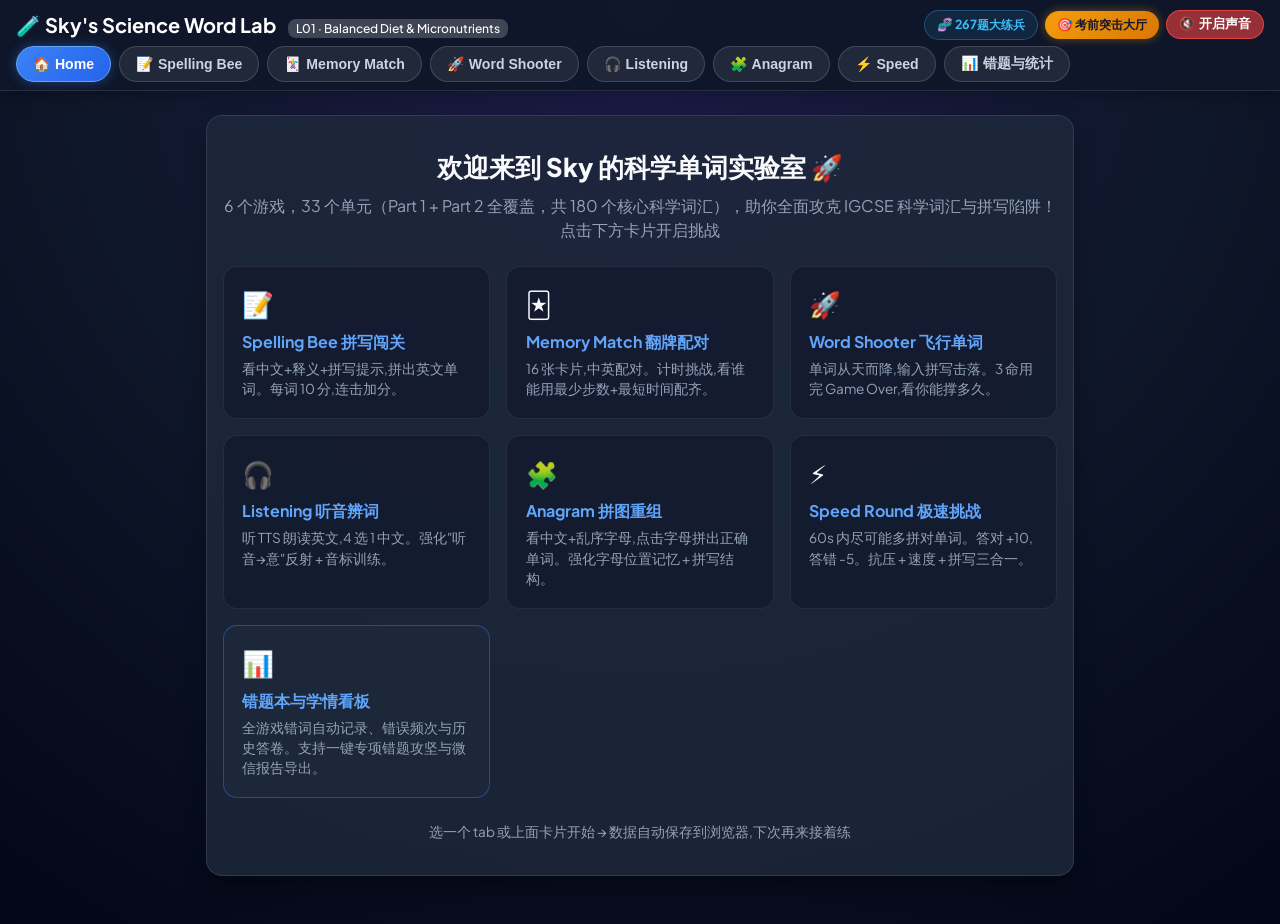
==== index.html @ 9237b634 "fix(anim-ui): correct respiratory/cardiac models and resolve dark-theme contrast issues" ====
<!DOCTYPE html>
<html lang="en">
<head>
  <meta charset="UTF-8">
  <meta name="viewport" content="width=device-width, initial-scale=1.0, user-scalable=no">
  <title>Sky's Science Word Lab — L01</title>
  <link rel="icon" href="data:image/svg+xml,<svg xmlns=%22http://www.w3.org/2000/svg%22 viewBox=%220 0 100 100%22><text y=%22.9em%22 font-size=%2290%22>🚀</text></svg>">
  <link rel="preconnect" href="https://fonts.googleapis.com">
  <link rel="preconnect" href="https://fonts.gstatic.com" crossorigin>
  <link href="https://fonts.googleapis.com/css2?family=Plus+Jakarta+Sans:wght@400;500;600;700;800&family=JetBrains+Mono:wght@500;700&display=swap" rel="stylesheet" media="print" onload="this.media='all'">
  <link rel="stylesheet" href="https://igcse.xyz/ecosystem-nav.css">
  <style>
    /* ============ Unified Theme: Mother-Ship Deep Blue ============ */
    :root {
      --primary: #3b82f6;     /* IGCSE blue */
      --primary-dark: #2563eb;
      --secondary: #0ea5e9;   /* cyan */
      --accent: #f59e0b;      /* amber - highlight */
      --accent-hover: #d97706;
      --success: #10b981;     /* green - correct */
      --danger: #ef4444;      /* red - wrong */
      --light: rgba(255, 255, 255, 0.06);
      --bg: radial-gradient(circle at 50% 0%, #1e1b4b 0%, #0f172a 50%, #020617 100%);
      --card-bg: rgba(30, 41, 59, 0.85);
      --card-border: rgba(255, 255, 255, 0.1);
      --text: #f8fafc;
      --text-light: #94a3b8;
      --border: rgba(255, 255, 255, 0.12);
      --shadow: 0 10px 25px -5px rgba(0, 0, 0, 0.5);
      --radius: 16px;
    }

    * { box-sizing: border-box; margin: 0; padding: 0; }
    html, body { min-height: 100%; }
    body {
      font-family: 'Plus Jakarta Sans', system-ui, -apple-system, BlinkMacSystemFont, "Segoe UI", Roboto, sans-serif;
      background: var(--bg);
      color: var(--text);
      line-height: 1.5;
      min-height: 100vh;
      overflow-x: hidden;
    }

    /* ============ Local Header ============ */
    header.word-header {
      background: rgba(15, 23, 42, 0.95);
      border-bottom: 1px solid var(--card-border);
      color: white;
      padding: 0.6rem 1rem 0.5rem;
      box-shadow: 0 4px 20px rgba(0,0,0,0.3);
      position: relative;
    }
    .nav-cross-link {
      display: inline-flex;
      align-items: center;
      gap: 0.3rem;
      font-size: 0.78rem;
      font-weight: 700;
      padding: 0.3rem 0.75rem;
      border-radius: 9999px;
      text-decoration: none;
      transition: all 0.2s ease;
      white-space: nowrap;
    }
    .nav-link-exercise {
      color: #38bdf8;
      background: rgba(56, 189, 248, 0.1);
      border: 1px solid rgba(56, 189, 248, 0.3);
    }
    .nav-link-exercise:hover {
      background: rgba(56, 189, 248, 0.2);
      color: #7dd3fc;
    }
    .nav-link-rush {
      color: #0f172a;
      background: linear-gradient(135deg, #f59e0b 0%, #d97706 100%);
      font-weight: 800;
      box-shadow: 0 0 10px rgba(245, 158, 11, 0.4);
    }
    .nav-link-rush:hover {
      box-shadow: 0 0 16px rgba(245, 158, 11, 0.6);
      transform: translateY(-1px);
    }
    h1 {
      font-size: 1.4rem;
      font-weight: 700;
      margin-bottom: 0.5rem;
    }
    h1 span.tag {
      font-size: 0.75rem;
      background: rgba(255,255,255,0.2);
      padding: 2px 8px;
      border-radius: 8px;
      margin-left: 0.5rem;
      font-weight: 500;
    }
    .sound-toggle {
      position: absolute;
      top: 1rem;
      right: 1.5rem;
      background: rgba(255, 255, 255, 0.15);
      color: white;
      border: 1.5px solid rgba(255, 255, 255, 0.4);
      padding: 0.4rem 0.8rem;
      border-radius: 999px;
      font-size: 0.8rem;
      font-weight: 600;
      cursor: pointer;
      transition: all 0.2s;
    }
    .sound-toggle:hover {
      background: rgba(255, 255, 255, 0.3);
      transform: scale(1.05);
    }
    .sound-toggle.on {
      background: rgba(16, 185, 129, 0.85);
      border-color: rgba(16, 185, 129, 1);
    }
    .sound-toggle.off {
      background: rgba(239, 68, 68, 0.6);
      border-color: rgba(239, 68, 68, 0.9);
    }
    .sound-toggle.pulse-hint {
      animation: pulse-hint-anim 0.6s ease 3;
    }
    @keyframes pulse-hint-anim {
      0%, 100% { transform: scale(1); }
      50% { transform: scale(1.15); box-shadow: 0 0 0 8px rgba(239, 68, 68, 0.3); }
    }
    @media (max-width: 600px) {
      .sound-toggle { top: 0.7rem; right: 0.7rem; padding: 0.3rem 0.6rem; font-size: 0.75rem; }
    }
    .tabs {
      display: flex;
      gap: 0.5rem;
      flex-wrap: wrap;
    }
    .tabs button {
      background: rgba(255,255,255,0.08);
      color: #cbd5e1;
      border: 1px solid rgba(255,255,255,0.15);
      padding: 0.45rem 1rem;
      border-radius: 9999px;
      font-size: 0.88rem;
      font-weight: 700;
      cursor: pointer;
      transition: all 0.2s;
    }
    .tabs button:hover {
      background: rgba(255,255,255,0.2);
      color: #fff;
    }
    .tabs button.active {
      background: linear-gradient(135deg, var(--primary) 0%, var(--primary-dark) 100%);
      color: white;
      border-color: #60a5fa;
      box-shadow: 0 0 12px rgba(59, 130, 246, 0.4);
    }

    /* ============ Unit Bar (Global) ============ */
    .unit-bar {
      display: flex;
      align-items: center;
      gap: 0.75rem;
      background: rgba(15, 23, 42, 0.75);
      border: 1px solid var(--card-border);
      border-radius: 14px;
      padding: 0.65rem 1rem;
      margin-bottom: 1.25rem;
      font-size: 0.9rem;
      box-shadow: var(--shadow);
      flex-wrap: wrap;
      backdrop-filter: blur(12px);
    }
    .unit-bar.hidden { display: none; }
    .unit-bar label { font-weight: 700; color: var(--text); }
    .unit-bar select {
      flex: 1;
      min-width: 200px;
      padding: 0.45rem 0.7rem;
      border: 1px solid rgba(255, 255, 255, 0.15);
      border-radius: 8px;
      font-size: 0.95rem;
      font-weight: 500;
      background: #0f172a;
      color: #f8fafc;
      cursor: pointer;
      transition: border-color 0.2s;
    }
    .unit-bar select:hover { border-color: var(--primary); }
    .unit-bar select:focus { outline: none; border-color: var(--primary); }
    .unit-bar .unit-stats {
      color: var(--text-light);
      font-size: 0.85rem;
      font-weight: 600;
    }
    .unit-bar .unit-stats .num { color: #38bdf8; font-size: 1.05rem; }

    /* ============ Main Container ============ */
    main {
      max-width: 900px;
      margin: 0 auto;
      padding: 1.5rem 1rem 3rem;
    }
    .game {
      display: none;
      animation: fadeIn 0.3s ease;
    }
    .game.active { display: block; }
    @keyframes fadeIn {
      from { opacity: 0; transform: translateY(8px); }
      to { opacity: 1; transform: translateY(0); }
    }

    /* ============ Score Bar ============ */
    .score-bar {
      display: flex;
      justify-content: space-between;
      align-items: center;
      background: rgba(15, 23, 42, 0.75);
      border: 1px solid var(--card-border);
      border-radius: 14px;
      padding: 0.75rem 1.25rem;
      margin-bottom: 1.25rem;
      font-weight: 600;
      font-size: 0.95rem;
      box-shadow: var(--shadow);
      color: var(--text);
      backdrop-filter: blur(12px);
    }
    .score-bar .stat { display: flex; align-items: center; gap: 0.4rem; }
    .score-bar .stat .icon { font-size: 1.1rem; }
    .score-bar .combo { color: var(--accent); }
    .score-bar .lives { letter-spacing: 0.1rem; }

    /* ============ Card / Panel ============ */
    .panel {
      background: var(--card-bg);
      border: 1px solid var(--card-border);
      border-radius: var(--radius);
      padding: 1.5rem;
      box-shadow: var(--shadow);
      backdrop-filter: blur(16px);
      -webkit-backdrop-filter: blur(16px);
    }

    /* ============ Game 1: Spelling Bee ============ */
    .bee-word {
      text-align: center;
      margin-bottom: 1rem;
    }
    .bee-chinese {
      font-size: 2.2rem;
      font-weight: 800;
      color: #60a5fa;
      margin-bottom: 0.4rem;
      letter-spacing: -0.01em;
    }
    .bee-phonetic {
      font-size: 0.95rem;
      color: var(--text-light);
      font-style: italic;
    }
    .bee-hint {
      font-size: 0.9rem;
      color: #cbd5e1;
      background: rgba(15, 23, 42, 0.65);
      border: 1px solid rgba(255, 255, 255, 0.1);
      border-radius: 10px;
      padding: 0.65rem 0.95rem;
      margin: 0.5rem auto 1rem;
      max-width: 480px;
      line-height: 1.5;
    }
    .bee-hint strong { color: #f8fafc; font-weight: 700; }
    .bee-hint .trap { color: var(--danger); font-weight: 700; }
    .bee-prompt {
      text-align: center;
      color: var(--text-light);
      font-size: 0.85rem;
      margin-bottom: 0.5rem;
    }
    .bee-input {
      display: block;
      width: 100%;
      max-width: 400px;
      margin: 0 auto;
      padding: 0.85rem 1rem;
      font-size: 1.4rem;
      font-family: 'JetBrains Mono', monospace;
      letter-spacing: 0.1em;
      text-align: center;
      border: 2px solid rgba(255, 255, 255, 0.15);
      border-radius: 12px;
      background: #0f172a;
      color: #f8fafc;
      transition: all 0.2s;
    }
    .bee-input:focus {
      outline: none;
      border-color: var(--primary);
      box-shadow: 0 0 0 3px rgba(59, 130, 246, 0.3);
    }
    .bee-input.correct {
      border-color: var(--success);
      background: rgba(16, 185, 129, 0.15);
      color: #34d399;
    }
    .bee-input.wrong {
      border-color: var(--danger);
      background: rgba(239, 68, 68, 0.15);
      color: #f87171;
      animation: shake 0.4s;
    }
    @keyframes shake {
      0%, 100% { transform: translateX(0); }
      25% { transform: translateX(-6px); }
      75% { transform: translateX(6px); }
    }
    .bee-controls {
      display: flex;
      justify-content: center;
      gap: 0.75rem;
      margin-top: 1.25rem;
      flex-wrap: wrap;
    }
    .btn {
      background: linear-gradient(135deg, var(--primary) 0%, var(--primary-dark) 100%);
      color: white;
      border: none;
      padding: 0.65rem 1.4rem;
      border-radius: 9999px;
      font-size: 0.95rem;
      font-weight: 700;
      cursor: pointer;
      transition: all 0.2s cubic-bezier(0.16, 1, 0.3, 1);
      box-shadow: 0 4px 12px rgba(37, 99, 235, 0.3);
      display: inline-flex;
      align-items: center;
      justify-content: center;
      gap: 0.4rem;
    }
    .btn:hover {
      background: linear-gradient(135deg, #2563eb 0%, #1d4ed8 100%);
      transform: translateY(-1px);
      box-shadow: 0 6px 16px rgba(37, 99, 235, 0.45);
    }
    .btn-secondary {
      background: rgba(255, 255, 255, 0.08);
      color: var(--text);
      border: 1px solid var(--card-border);
      box-shadow: none;
    }
    .btn-secondary:hover {
      background: rgba(255, 255, 255, 0.15);
      box-shadow: none;
    }
    .btn:disabled { opacity: 0.5; cursor: not-allowed; transform: none; box-shadow: none; }

    .bee-feedback {
      text-align: center;
      margin-top: 1rem;
      min-height: 1.5rem;
      font-weight: 600;
    }
    .bee-feedback.correct { color: var(--success); }
    .bee-feedback.wrong { color: var(--danger); }

    .bee-progress {
      display: flex;
      justify-content: center;
      gap: 0.4rem;
      margin-bottom: 1.25rem;
    }
    .bee-progress .dot {
      width: 12px;
      height: 12px;
      border-radius: 50%;
      background: var(--border);
    }
    .bee-progress .dot.done { background: var(--success); }
    .bee-progress .dot.current { background: var(--primary); box-shadow: 0 0 0 3px rgba(37, 99, 235, 0.2); }

    /* ============ Game 2: Memory Match ============ */
    .memory-board {
      display: grid;
      grid-template-columns: repeat(4, 1fr);
      gap: 0.6rem;
      max-width: 480px;
      margin: 1rem auto 0;
    }
    .memory-card {
      aspect-ratio: 1;
      background: var(--primary);
      border-radius: 10px;
      cursor: pointer;
      position: relative;
      transform-style: preserve-3d;
      transition: transform 0.5s;
      user-select: none;
    }
    .memory-card.flipped, .memory-card.matched {
      transform: rotateY(180deg);
    }
    .memory-card .face {
      position: absolute;
      inset: 0;
      display: flex;
      align-items: center;
      justify-content: center;
      padding: 0.4rem;
      border-radius: 10px;
      backface-visibility: hidden;
      text-align: center;
      font-weight: 600;
      font-size: 0.85rem;
      line-height: 1.2;
    }
    .memory-card .front {
      background: linear-gradient(135deg, var(--primary), var(--secondary));
      color: white;
      font-size: 1.5rem;
    }
    .memory-card .back {
      background: #0f172a;
      color: #f8fafc;
      border: 2px solid var(--primary);
      transform: rotateY(180deg);
      word-break: break-word;
    }
    .memory-card.matched .back {
      background: rgba(16, 185, 129, 0.2);
      border-color: var(--success);
      color: #34d399;
    }
    .memory-card.shake { animation: shake 0.4s; }

    .memory-time {
      text-align: center;
      font-size: 1.4rem;
      font-weight: 700;
      color: var(--primary);
      margin-bottom: 0.5rem;
    }
    .memory-stats {
      display: flex;
      justify-content: space-around;
      margin-bottom: 1rem;
      font-size: 0.95rem;
    }
    .memory-stats div { font-weight: 600; }

    /* ============ Game 3: Word Shooter ============ */
    .shooter-area {
      position: relative;
      width: 100%;
      max-width: 700px;
      height: 60vh;
      min-height: 380px;
      margin: 0 auto;
      background: linear-gradient(180deg, #0f172a 0%, #1e293b 100%);
      border-radius: 16px;
      overflow: hidden;
      border: 2px solid var(--border);
    }
    .shooter-corner-btn {
      position: absolute;
      top: 12px;
      right: 12px;
      z-index: 20;
      width: 44px;
      height: 44px;
      border-radius: 50%;
      border: 2px solid rgba(255, 255, 255, 0.3);
      background: rgba(0, 0, 0, 0.5);
      color: white;
      font-size: 1.2rem;
      cursor: pointer;
      transition: all 0.2s;
      backdrop-filter: blur(4px);
    }
    .shooter-corner-btn:hover {
      background: rgba(239, 68, 68, 0.8);
      border-color: var(--danger);
      transform: scale(1.1);
    }
    .shooter-word {
      position: absolute;
      color: white;
      font-family: monospace;
      font-size: 1.2rem;
      font-weight: 700;
      letter-spacing: 0.1em;
      padding: 0.5rem 1rem;
      background: rgba(37, 99, 235, 0.85);
      border: 2px solid rgba(255, 255, 255, 0.3);
      border-radius: 999px;
      white-space: nowrap;
      transition: none;
    }
    .shooter-word.targeted { background: rgba(245, 158, 11, 0.95); }
    .shooter-word.hit {
      animation: explode 0.4s forwards;
    }
    @keyframes explode {
      0% { transform: scale(1); opacity: 1; }
      50% { transform: scale(1.4); background: var(--success); }
      100% { transform: scale(0); opacity: 0; }
    }
    .shooter-input-bar {
      position: absolute;
      bottom: 0;
      left: 0;
      right: 0;
      padding: 1rem;
      background: rgba(0, 0, 0, 0.5);
      backdrop-filter: blur(8px);
      display: flex;
      gap: 0.5rem;
    }
    .shooter-input {
      flex: 1;
      padding: 0.7rem 1rem;
      font-size: 1.2rem;
      font-family: monospace;
      letter-spacing: 0.1em;
      border: 2px solid var(--primary);
      border-radius: 10px;
      background: rgba(30, 41, 59, 0.95);
      color: #f8fafc;
    }
    .shooter-input:focus { outline: none; border-color: var(--accent); }
    .shooter-hint {
      position: absolute;
      top: 50%;
      left: 50%;
      transform: translate(-50%, -50%);
      color: rgba(255, 255, 255, 0.4);
      font-size: 1.1rem;
      text-align: center;
      pointer-events: none;
    }
    .shooter-overlay {
      position: absolute;
      inset: 0;
      background: rgba(0, 0, 0, 0.85);
      color: white;
      display: flex;
      flex-direction: column;
      align-items: center;
      justify-content: center;
      gap: 1rem;
      z-index: 10;
    }
    .shooter-overlay h2 { font-size: 2rem; }
    .shooter-overlay p { font-size: 1.1rem; opacity: 0.85; }
    .shooter-overlay .btn { font-size: 1.1rem; padding: 0.9rem 2rem; }

    /* 单词落到底部时的大提示 */
    .shooter-missed {
      position: absolute;
      top: 35%;
      left: 50%;
      transform: translate(-50%, -50%);
      z-index: 30;
      background: linear-gradient(135deg, #ef4444 0%, #dc2626 100%);
      color: white;
      padding: 1.2rem 2rem;
      border-radius: 14px;
      font-size: 1.2rem;
      font-weight: 600;
      box-shadow: 0 8px 32px rgba(239, 68, 68, 0.6);
      text-align: center;
      pointer-events: none;
      animation: shooter-missed-anim 1.6s ease forwards;
      max-width: 80%;
    }
    .shooter-missed .missed-en {
      font-family: monospace;
      letter-spacing: 0.12em;
      font-size: 1.5em;
      font-weight: 800;
      display: block;
      margin: 0.3em 0;
      text-shadow: 0 2px 4px rgba(0,0,0,0.3);
    }
    .shooter-missed .missed-zh {
      opacity: 0.85;
      font-size: 0.9em;
      display: block;
    }
    @keyframes shooter-missed-anim {
      0%   { opacity: 0; transform: translate(-50%, -50%) scale(0.6); }
      15%  { opacity: 1; transform: translate(-50%, -50%) scale(1.05); }
      25%  { transform: translate(-50%, -50%) scale(1); }
      75%  { opacity: 1; transform: translate(-50%, -50%) scale(1); }
      100% { opacity: 0; transform: translate(-50%, -50%) translateY(40px) scale(0.95); }
    }

    /* ============ Wrong-words panel ============ */
    .wrong-words {
      margin-top: 1.5rem;
      padding: 1rem 1.25rem;
      background: rgba(239, 68, 68, 0.1);
      border: 1px solid rgba(239, 68, 68, 0.3);
      border-radius: 12px;
    }
    .wrong-words h3 {
      color: #f87171;
      font-size: 1rem;
      margin-bottom: 0.5rem;
    }
    .wrong-words ul {
      list-style: none;
      padding: 0;
    }
    .wrong-words li {
      padding: 0.4rem 0;
      font-size: 0.95rem;
      border-bottom: 1px dashed rgba(239, 68, 68, 0.3);
    }
    .wrong-words li:last-child { border: none; }
    .wrong-words .word { font-weight: 700; color: #ef4444; font-family: 'JetBrains Mono', monospace; }
    .wrong-words .translation { color: var(--text-light); margin-left: 0.5rem; }

    /* ============ Game 4: Listening Quiz ============ */
    .listen-prompt {
      text-align: center;
      font-size: 1.1rem;
      font-weight: 600;
      color: var(--text-light);
      margin-bottom: 1rem;
    }
    .listen-controls {
      display: flex;
      gap: 0.75rem;
      justify-content: center;
      margin-bottom: 1.25rem;
      flex-wrap: wrap;
    }
    .listen-hint {
      text-align: center;
      font-family: 'JetBrains Mono', monospace;
      letter-spacing: 0.12em;
      font-size: 1.1rem;
      color: #38bdf8;
      background: rgba(15, 23, 42, 0.65);
      border: 1px solid var(--card-border);
      border-radius: 10px;
      padding: 0.75rem;
      margin-bottom: 1rem;
    }
    .listen-options {
      display: grid;
      grid-template-columns: 1fr 1fr;
      gap: 0.75rem;
      max-width: 500px;
      margin: 0 auto;
    }
    .listen-option {
      background: rgba(15, 23, 42, 0.7);
      border: 1px solid rgba(255, 255, 255, 0.12);
      border-radius: 12px;
      padding: 1rem;
      font-size: 1.05rem;
      font-weight: 600;
      cursor: pointer;
      transition: all 0.2s;
      text-align: center;
      color: #f8fafc;
    }
    .listen-option:hover {
      border-color: var(--primary);
      background: rgba(59, 130, 246, 0.2);
      transform: translateY(-2px);
    }
    .listen-option.correct {
      background: rgba(16, 185, 129, 0.2);
      border-color: var(--success);
      color: #34d399;
    }
    .listen-option.wrong {
      background: rgba(239, 68, 68, 0.2);
      border-color: var(--danger);
      color: #f87171;
      animation: shake 0.4s;
    }
    .listen-option.disabled { pointer-events: none; opacity: 0.5; }
    .listen-feedback {
      text-align: center;
      margin-top: 1rem;
      min-height: 1.5rem;
      font-weight: 600;
    }
    .listen-feedback.correct { color: var(--success); }
    .listen-feedback.wrong { color: var(--danger); }

    /* ============ Game 5: Anagram ============ */
    .anagram-prompt {
      display: flex;
      align-items: center;
      justify-content: center;
      gap: 1rem;
      margin-bottom: 1.25rem;
      flex-wrap: wrap;
    }
    .anagram-clue {
      font-size: 1.3rem;
      font-weight: 700;
      color: #38bdf8;
      text-align: center;
    }
    .anagram-speak {
      padding: 0.4rem 0.8rem !important;
      font-size: 0.85rem !important;
    }
    .anagram-answer {
      display: flex;
      justify-content: center;
      flex-wrap: wrap;
      gap: 0.4rem;
      min-height: 60px;
      padding: 1rem;
      background: rgba(15, 23, 42, 0.6);
      border: 2px dashed rgba(255, 255, 255, 0.2);
      border-radius: 12px;
      margin-bottom: 1rem;
    }
    .anagram-answer .letter {
      display: inline-flex;
      align-items: center;
      justify-content: center;
      width: 38px;
      height: 44px;
      background: linear-gradient(135deg, var(--primary) 0%, var(--primary-dark) 100%);
      color: white;
      border-radius: 8px;
      font-family: 'JetBrains Mono', monospace;
      font-size: 1.1rem;
      font-weight: 800;
      letter-spacing: 0.05em;
      cursor: pointer;
      transition: all 0.15s;
      text-transform: lowercase;
    }
    .anagram-answer .letter.hint {
      background: var(--accent);
      cursor: default;
    }
    .anagram-answer .letter:hover { background: #1d4ed8; transform: translateY(-2px); }
    .anagram-answer .letter.hint:hover { background: var(--accent); transform: none; }
    .anagram-answer .letter.correct {
      background: var(--success);
      animation: shake 0.3s;
    }
    .anagram-answer .letter.wrong {
      background: var(--danger);
      animation: shake 0.3s;
    }
    .anagram-pool {
      display: flex;
      justify-content: center;
      flex-wrap: wrap;
      gap: 0.4rem;
      min-height: 60px;
      padding: 1rem;
      background: rgba(15, 23, 42, 0.6);
      border: 1px solid rgba(255, 255, 255, 0.12);
      border-radius: 12px;
    }
    .anagram-pool .letter {
      display: inline-flex;
      align-items: center;
      justify-content: center;
      width: 38px;
      height: 44px;
      background: #0f172a;
      color: #f8fafc;
      border: 1.5px solid rgba(255, 255, 255, 0.15);
      border-radius: 8px;
      font-family: 'JetBrains Mono', monospace;
      font-size: 1.1rem;
      font-weight: 700;
      letter-spacing: 0.05em;
      cursor: pointer;
      transition: all 0.15s;
      text-transform: lowercase;
    }
    .anagram-pool .letter:hover {
      border-color: var(--primary);
      background: #1e293b;
      transform: translateY(-2px);
    }
    .anagram-feedback {
      text-align: center;
      margin-top: 1rem;
      min-height: 1.5rem;
      font-weight: 600;
    }
    .anagram-feedback.correct { color: var(--success); }
    .anagram-feedback.wrong { color: var(--danger); }

    /* ============ Game 6: Speed Round ============ */
    .speed-area {
      position: relative;
      width: 100%;
      max-width: 700px;
      height: 50vh;
      min-height: 320px;
      margin: 0 auto;
      background: radial-gradient(circle at 50% 30%, rgba(30, 41, 59, 0.95), rgba(15, 23, 42, 0.98));
      border-radius: 16px;
      overflow: hidden;
      border: 2px solid rgba(245, 158, 11, 0.5);
      box-shadow: 0 8px 32px rgba(0, 0, 0, 0.4), inset 0 1px 0 rgba(255, 255, 255, 0.1);
    }
    .speed-display {
      position: absolute;
      top: 50%;
      left: 50%;
      transform: translate(-50%, -50%);
      text-align: center;
      z-index: 5;
    }
    .speed-chinese {
      font-size: 2.5rem;
      font-weight: 800;
      color: #f8fafc;
      text-shadow: 0 2px 12px rgba(0, 0, 0, 0.6);
      margin-bottom: 0.5rem;
    }
    .speed-phonetic {
      font-size: 1.1rem;
      color: #94a3b8;
      font-style: italic;
    }
    .speed-input-bar {
      position: absolute;
      bottom: 0;
      left: 0;
      right: 0;
      padding: 1rem;
      background: rgba(15, 23, 42, 0.85);
      backdrop-filter: blur(8px);
      border-top: 1px solid rgba(255, 255, 255, 0.1);
    }
    .speed-input-bar .shooter-input {
      width: 100%;
      background: rgba(30, 41, 59, 0.95);
      color: #f8fafc;
      border: 1.5px solid rgba(255, 255, 255, 0.2);
    }
    .speed-input-bar .shooter-input:focus {
      border-color: #38bdf8;
      box-shadow: 0 0 0 2px rgba(56, 189, 248, 0.25);
    }
    .speed-overlay {
      position: absolute;
      inset: 0;
      background: rgba(0, 0, 0, 0.85);
      color: white;
      display: flex;
      flex-direction: column;
      align-items: center;
      justify-content: center;
      gap: 1rem;
      z-index: 10;
    }
    .speed-overlay h2 { font-size: 2rem; }
    .speed-overlay p { font-size: 1.05rem; opacity: 0.9; max-width: 400px; text-align: center; }
    .speed-overlay .btn { font-size: 1.1rem; padding: 0.9rem 2rem; }
    .speed-overlay.hidden { display: none; }

    /* ============ Game Over Modal ============ */
    .modal-backdrop {
      position: fixed;
      inset: 0;
      background: rgba(0, 0, 0, 0.6);
      display: none;
      align-items: center;
      justify-content: center;
      z-index: 1000;
    }
    .modal-backdrop.active { display: flex; }
    .modal {
      background: #0f172a;
      border: 1px solid rgba(255, 255, 255, 0.15);
      padding: 2rem;
      border-radius: 16px;
      max-width: 420px;
      width: 90%;
      text-align: center;
      box-shadow: 0 20px 60px rgba(0, 0, 0, 0.6);
      color: #f8fafc;
    }
    .modal h2 { color: #60a5fa; margin-bottom: 0.5rem; }
    .modal .big-stat {
      font-size: 3rem;
      font-weight: 800;
      color: var(--accent);
      margin: 1rem 0;
      font-family: 'JetBrains Mono', monospace;
    }
    .modal .sub-stat { color: var(--text-light); margin-bottom: 1.5rem; }
    .modal .actions { display: flex; gap: 0.5rem; justify-content: center; }

    /* ============ Welcome Screen ============ */
    .welcome {
      text-align: center;
      padding: 2rem 1rem;
    }
    .welcome h2 {
      font-size: 1.6rem;
      color: #f8fafc;
      margin-bottom: 0.5rem;
      font-weight: 800;
    }
    .welcome p {
      color: var(--text-light);
      margin-bottom: 1.5rem;
    }
    .game-intro {
      display: grid;
      grid-template-columns: repeat(auto-fit, minmax(220px, 1fr));
      gap: 1rem;
      margin-top: 1.5rem;
    }
    .game-intro .card {
      background: rgba(15, 23, 42, 0.6);
      border: 1px solid rgba(255, 255, 255, 0.08);
      border-radius: 14px;
      padding: 1.15rem;
      text-align: left;
      transition: all 0.2s ease;
    }
    .game-intro .card:hover {
      background: rgba(30, 41, 59, 0.9);
      border-color: rgba(59, 130, 246, 0.4);
      transform: translateY(-2px);
      box-shadow: 0 8px 20px rgba(0, 0, 0, 0.3);
    }
    .game-intro .card .emoji { font-size: 1.6rem; }
    .game-intro .card h4 { color: #60a5fa; margin: 0.4rem 0 0.3rem; font-weight: 700; }
    .game-intro .card p { font-size: 0.85rem; margin: 0; color: #94a3b8; }

    /* ============ Stats & Mistake Bank Styles ============ */
    .stats-header-bar {
      display: flex;
      justify-content: space-between;
      align-items: center;
      flex-wrap: wrap;
      gap: 1rem;
      margin-bottom: 1.5rem;
    }
    .stats-title-group h2 {
      font-size: 1.4rem;
      color: #60a5fa;
      margin-bottom: 0.25rem;
    }
    .stats-title-group p {
      color: var(--text-light);
      font-size: 0.9rem;
      margin: 0;
    }
    .stats-actions {
      display: flex;
      flex-wrap: wrap;
      gap: 0.5rem;
    }
    .btn-danger-outline {
      background: transparent;
      color: #f87171;
      border: 1px solid rgba(239, 68, 68, 0.4);
    }
    .btn-danger-outline:hover {
      background: rgba(239, 68, 68, 0.15);
    }
    .stats-metrics-grid {
      display: grid;
      grid-template-columns: repeat(auto-fit, minmax(200px, 1fr));
      gap: 1rem;
      margin-bottom: 1.5rem;
    }
    .metric-card {
      background: rgba(15, 23, 42, 0.7);
      border: 1px solid rgba(255, 255, 255, 0.1);
      border-radius: 14px;
      padding: 1.1rem;
      display: flex;
      align-items: center;
      gap: 0.9rem;
      box-shadow: 0 2px 8px rgba(0, 0, 0, 0.2);
      transition: transform 0.15s, box-shadow 0.15s;
    }
    .metric-card:hover {
      transform: translateY(-2px);
      box-shadow: var(--shadow);
      border-color: rgba(59, 130, 246, 0.3);
    }
    .metric-icon {
      font-size: 2rem;
      line-height: 1;
    }
    .metric-num {
      font-size: 1.6rem;
      font-weight: 800;
      color: #38bdf8;
      line-height: 1.1;
      font-family: 'JetBrains Mono', monospace;
    }
    .metric-num.warning {
      color: var(--danger);
    }
    .metric-label {
      font-size: 0.82rem;
      color: var(--text-light);
      margin-top: 0.2rem;
    }
    .stats-section {
      text-align: left;
      margin-bottom: 1.5rem;
    }
    .section-header {
      display: flex;
      justify-content: space-between;
      align-items: center;
      flex-wrap: wrap;
      gap: 0.75rem;
      padding-bottom: 0.8rem;
      border-bottom: 1px solid var(--border);
      margin-bottom: 1rem;
    }
    .section-header h3 {
      font-size: 1.15rem;
      color: var(--text);
      display: flex;
      align-items: center;
      gap: 0.4rem;
    }
    .filters-group {
      display: flex;
      gap: 0.5rem;
      flex-wrap: wrap;
    }
    .filters-group select {
      padding: 0.4rem 0.75rem;
      border-radius: 8px;
      border: 1px solid rgba(255, 255, 255, 0.15);
      background: #0f172a;
      font-size: 0.85rem;
      color: var(--text);
      cursor: pointer;
    }
    .filters-group select:focus {
      outline: none;
      border-color: var(--primary);
    }

    /* 错题卡片 */
    .mistake-list {
      display: flex;
      flex-direction: column;
      gap: 0.75rem;
    }
    .mistake-card {
      background: rgba(15, 23, 42, 0.75);
      border: 1px solid var(--card-border);
      border-left: 4px solid var(--danger);
      border-radius: 12px;
      padding: 0.9rem 1.1rem;
      display: flex;
      justify-content: space-between;
      align-items: center;
      gap: 1rem;
      flex-wrap: wrap;
      transition: all 0.2s;
    }
    .mistake-card.mastered {
      border-left-color: var(--success);
      opacity: 0.85;
      background: rgba(15, 23, 42, 0.5);
    }
    .mistake-word-main {
      display: flex;
      align-items: baseline;
      gap: 0.6rem;
      flex-wrap: wrap;
    }
    .mistake-en {
      font-size: 1.25rem;
      font-weight: 700;
      color: #60a5fa;
      font-family: 'JetBrains Mono', monospace;
    }
    .mistake-phonetic {
      font-family: 'JetBrains Mono', monospace;
      color: var(--text-light);
      font-size: 0.88rem;
    }
    .mistake-zh {
      font-size: 0.95rem;
      font-weight: 600;
      color: var(--text);
    }
    .mistake-meta {
      display: flex;
      align-items: center;
      gap: 0.6rem;
      margin-top: 0.35rem;
      font-size: 0.82rem;
      color: var(--text-light);
      flex-wrap: wrap;
    }
    .badge-unit {
      background: rgba(59, 130, 246, 0.2);
      color: #93c5fd;
      padding: 0.15rem 0.5rem;
      border-radius: 4px;
      font-weight: 600;
      font-size: 0.78rem;
    }
    .badge-wrong {
      background: rgba(239, 68, 68, 0.2);
      color: #fca5a5;
      padding: 0.15rem 0.5rem;
      border-radius: 4px;
      font-weight: 600;
      font-size: 0.78rem;
    }
    .badge-mastered {
      background: rgba(16, 185, 129, 0.2);
      color: #86efac;
      padding: 0.15rem 0.5rem;
      border-radius: 4px;
      font-weight: 600;
      font-size: 0.78rem;
    }
    .wrong-highlight {
      color: #ef4444;
      font-family: monospace;
      font-weight: 600;
      text-decoration: line-through;
    }
    .mistake-actions {
      display: flex;
      align-items: center;
      gap: 0.4rem;
    }
    .btn-xs {
      padding: 0.35rem 0.7rem;
      font-size: 0.8rem;
      border-radius: 6px;
    }

    /* 历史记录流 */
    .history-list {
      display: flex;
      flex-direction: column;
      gap: 0.6rem;
    }
    .history-card {
      background: white;
      border: 1px solid var(--border);
      border-radius: 10px;
      overflow: hidden;
      box-shadow: 0 1px 3px rgba(0, 0, 0, 0.02);
    }
    .history-summary {
      padding: 0.75rem 1rem;
      display: flex;
      justify-content: space-between;
      align-items: center;
      cursor: pointer;
      user-select: none;
      flex-wrap: wrap;
      gap: 0.5rem;
      background: #ffffff;
      transition: background 0.15s;
    }
    .history-summary:hover {
      background: #f8fafc;
    }
    .history-time {
      font-size: 0.82rem;
      color: var(--text-light);
      min-width: 120px;
    }
    .history-game-badge {
      background: #f1f5f9;
      color: var(--text);
      padding: 0.2rem 0.55rem;
      border-radius: 6px;
      font-size: 0.82rem;
      font-weight: 600;
    }
    .history-score {
      font-weight: 700;
      color: var(--accent);
      font-size: 0.95rem;
    }
    .history-stats {
      font-size: 0.85rem;
      display: flex;
      gap: 0.5rem;
    }
    .history-details {
      padding: 0.75rem 1rem;
      background: #f8fafc;
      border-top: 1px solid var(--border);
      display: none;
      font-size: 0.85rem;
    }
    .history-details.open {
      display: block;
    }
    .history-wrong-tags {
      display: flex;
      flex-wrap: wrap;
      gap: 0.4rem;
      margin-top: 0.4rem;
    }
    .history-wrong-tag {
      background: #fee2e2;
      border: 1px solid #fca5a5;
      color: #991b1b;
      padding: 0.2rem 0.5rem;
      border-radius: 4px;
      font-size: 0.8rem;
    }

    /* 空状态 */
    .empty-state {
      text-align: center;
      padding: 2.5rem 1rem;
      color: var(--text-light);
    }
    .empty-state .icon {
      font-size: 3rem;
      margin-bottom: 0.5rem;
    }
    .empty-state p {
      font-size: 0.95rem;
      margin: 0.2rem 0;
    }

    /* 错题突破模式专用标识 */
    .badge-drill {
      background: #fee2e2;
      color: #b91c1c;
      border: 1px solid #f87171;
      padding: 0.15rem 0.55rem;
      border-radius: 20px;
      font-size: 0.75rem;
      font-weight: 700;
      vertical-align: middle;
      margin-right: 0.4rem;
      display: inline-flex;
      align-items: center;
      gap: 0.2rem;
      animation: pulse 2s infinite;
    }
    @keyframes pulse {
      0%, 100% { opacity: 1; }
      50% { opacity: 0.75; }
    }

    /* ============ Mobile ============ */
    @media (max-width: 600px) {
      h1 { font-size: 1.15rem; }
      .tabs button { font-size: 0.8rem; padding: 0.4rem 0.7rem; }
      .bee-chinese { font-size: 1.5rem; }
      .memory-board { gap: 0.4rem; }
      .memory-card .face { font-size: 0.7rem; }
      .shooter-word { font-size: 1rem; }
      .panel { padding: 1rem; }
      .stats-header-bar { flex-direction: column; align-items: flex-start; }
      .stats-actions { width: 100%; }
      .stats-actions button { flex: 1 1 calc(50% - 0.5rem); text-align: center; }
      .metric-card { padding: 0.8rem; }
      .mistake-card { flex-direction: column; align-items: flex-start; }
      .mistake-actions { width: 100%; justify-content: flex-end; }
    }
  </style>
</head>
<body>
  <!-- ==================== Mother-Ship Global TopBar ==================== -->
  <script src="https://igcse.xyz/ecosystem-nav.js" defer></script>
  <igcse-nav active="sky"></igcse-nav>

  <header class="word-header">
    <div style="display:flex; justify-content:space-between; align-items:center; flex-wrap:wrap; gap:0.6rem; margin-bottom:0.4rem;">
      <h1 style="margin:0; font-size:1.25rem;">🧪 Sky's Science Word Lab <span class="tag">L01 · Balanced Diet</span></h1>
      <div style="display:flex; align-items:center; gap:0.45rem; flex-wrap:wrap;">
        <a href="exercise_lab.html" class="nav-cross-link nav-link-exercise">🧬 267题大练兵</a>
        <a href="g8_exam_rush.html" class="nav-cross-link nav-link-rush">🎯 考前突击大厅</a>
        <button class="sound-toggle off" id="sound-toggle" title="iOS 移动端需要先点这里解锁声音" style="position:static; margin:0; padding:0.3rem 0.75rem; font-size:0.8rem;">🔇 开启声音</button>
      </div>
    </div>
    <nav class="tabs">
      <button data-tab="home" class="active">🏠 Home</button>
      <button data-tab="bee">📝 Spelling Bee</button>
      <button data-tab="memory">🃏 Memory Match</button>
      <button data-tab="shooter">🚀 Word Shooter</button>
      <button data-tab="listening">🎧 Listening</button>
      <button data-tab="anagram">🧩 Anagram</button>
      <button data-tab="speed">⚡ Speed</button>
      <button data-tab="stats">📊 错题与统计</button>
    </nav>
  </header>

  <main>
    <!-- ================ Global Unit Selector (hidden on Home) ================ -->
    <div class="unit-bar hidden" id="unit-bar">
      <label>📚 单元:</label>
      <select id="unit-select"></select>
      <span class="unit-stats">共 <span class="num" id="unit-word-count">10</span> 词</span>
    </div>

    <!-- ================ Home ================ -->
    <section id="home" class="game active">
      <div class="panel welcome">
        <h2>欢迎来到 Sky 的科学单词实验室 🚀</h2>
        <p>6 个游戏，33 个单元（Part 1 + Part 2 全覆盖，共 180 个核心科学词汇），助你全面攻克 IGCSE 科学词汇与拼写陷阱！点击下方卡片开启挑战</p>
        <div class="game-intro">
          <div class="card" data-tab="bee" style="cursor:pointer;">
            <div class="emoji">📝</div>
            <h4>Spelling Bee 拼写闯关</h4>
            <p>看中文+释义+拼写提示,拼出英文单词。每词 10 分,连击加分。</p>
          </div>
          <div class="card" data-tab="memory" style="cursor:pointer;">
            <div class="emoji">🃏</div>
            <h4>Memory Match 翻牌配对</h4>
            <p>16 张卡片,中英配对。计时挑战,看谁能用最少步数+最短时间配齐。</p>
          </div>
          <div class="card" data-tab="shooter" style="cursor:pointer;">
            <div class="emoji">🚀</div>
            <h4>Word Shooter 飞行单词</h4>
            <p>单词从天而降,输入拼写击落。3 命用完 Game Over,看你能撑多久。</p>
          </div>
          <div class="card" data-tab="listening" style="cursor:pointer;">
            <div class="emoji">🎧</div>
            <h4>Listening 听音辨词</h4>
            <p>听 TTS 朗读英文,4 选 1 中文。强化"听音→意"反射 + 音标训练。</p>
          </div>
          <div class="card" data-tab="anagram" style="cursor:pointer;">
            <div class="emoji">🧩</div>
            <h4>Anagram 拼图重组</h4>
            <p>看中文+乱序字母,点击字母拼出正确单词。强化字母位置记忆 + 拼写结构。</p>
          </div>
          <div class="card" data-tab="speed" style="cursor:pointer;">
            <div class="emoji">⚡</div>
            <h4>Speed Round 极速挑战</h4>
            <p>60s 内尽可能多拼对单词。答对 +10,答错 -5。抗压 + 速度 + 拼写三合一。</p>
          </div>
          <div class="card" data-tab="stats" style="cursor:pointer;background:rgba(30, 41, 59, 0.85);border:1px solid rgba(59, 130, 246, 0.4);">
            <div class="emoji">📊</div>
            <h4>错题本与学情看板</h4>
            <p>全游戏错词自动记录、错误频次与历史答卷。支持一键专项错题攻坚与微信报告导出。</p>
          </div>
        </div>
        <div style="margin-top:1.5rem;color:var(--text-light);font-size:0.85rem;">
          选一个 tab 或上面卡片开始 → 数据自动保存到浏览器,下次再来接着练
        </div>
      </div>
    </section>

    <!-- ================ Game 1: Spelling Bee ================ -->
    <section id="bee" class="game">
      <div class="score-bar">
        <div class="stat"><span class="icon">⭐</span> 分数 <span id="bee-score">0</span></div>
        <div class="stat combo"><span class="icon">🔥</span> 连击 <span id="bee-combo">0</span></div>
        <div class="stat"><span class="icon">📚</span> <span id="bee-progress-text">0/10</span></div>
      </div>
      <div class="panel">
        <div class="bee-progress" id="bee-progress-dots"></div>
        <div class="bee-word">
          <div class="bee-chinese" id="bee-chinese"></div>
          <div class="bee-phonetic" id="bee-phonetic"></div>
        </div>
        <div class="bee-hint" id="bee-hint"></div>
        <div class="bee-prompt">拼出英文单词 (按 Enter 提交)</div>
        <input
          type="text"
          class="bee-input"
          id="bee-input"
          autocomplete="off"
          autocapitalize="none"
          autocorrect="off"
          spellcheck="false"
          placeholder="type here..."
        >
        <div class="bee-feedback" id="bee-feedback"></div>
        <div class="bee-controls">
          <button class="btn btn-secondary" id="bee-speak">🔊 听发音</button>
          <button class="btn btn-secondary" id="bee-skip">⏭ 跳过</button>
          <button class="btn btn-secondary" id="bee-hint-btn">💡 提示首字母</button>
        </div>
      </div>
      <div class="wrong-words" id="bee-wrong" style="display:none;">
        <h3>❌ 今日错词 (课后抄 3 遍)</h3>
        <ul id="bee-wrong-list"></ul>
      </div>
    </section>

    <!-- ================ Game 2: Memory Match ================ -->
    <section id="memory" class="game">
      <div class="score-bar">
        <div class="stat"><span class="icon">⏱️</span> 时间 <span id="memory-time">0:00</span></div>
        <div class="stat"><span class="icon">👣</span> 步数 <span id="memory-moves">0</span></div>
        <div class="stat"><span class="icon">✅</span> 配对 <span id="memory-pairs">0/8</span></div>
      </div>
      <div class="panel">
        <div class="memory-board" id="memory-board"></div>
        <div class="bee-controls" style="margin-top:1.25rem;">
          <button class="btn" id="memory-restart">🔄 重新开始</button>
        </div>
      </div>
      <div class="wrong-words" id="memory-wrong" style="display:none;">
        <h3>🧠 易混配对 (重点复习)</h3>
        <ul id="memory-wrong-list"></ul>
      </div>
    </section>

    <!-- ================ Game 3: Word Shooter ================ -->
    <section id="shooter" class="game">
      <div class="score-bar">
        <div class="stat"><span class="icon">⭐</span> 分数 <span id="shooter-score">0</span></div>
        <div class="stat"><span class="icon">📊</span> 等级 <span id="shooter-level">1</span></div>
        <div class="stat lives"><span class="icon">❤️</span> <span id="shooter-lives">3/3</span></div>
      </div>
      <div class="shooter-area" id="shooter-area">
        <button class="shooter-corner-btn" id="shooter-restart-corner" title="重新开始游戏">🔄</button>
        <div class="shooter-hint">🎯 单词从上方飞下来,输入拼写击落</div>
        <div class="shooter-input-bar">
          <input
            type="text"
            class="shooter-input"
            id="shooter-input"
            autocomplete="off"
            autocapitalize="none"
            autocorrect="off"
            spellcheck="false"
            placeholder="Type to fire..."
          >
        </div>
        <div class="shooter-overlay" id="shooter-overlay">
          <h2>🚀 Word Shooter</h2>
          <p>单词从屏幕上方飞下来,输入完整英文拼写击落<br>漏 1 个 = 掉 1 命,3 命用完 Game Over</p>
          <button class="btn" id="shooter-start">开始游戏</button>
        </div>
      </div>
    </section>

    <!-- ================ Game 4: Listening Quiz (听音辨词) ================ -->
    <section id="listening" class="game">
      <div class="score-bar">
        <div class="stat"><span class="icon">⭐</span> 分数 <span id="listen-score">0</span></div>
        <div class="stat combo"><span class="icon">🔥</span> 连击 <span id="listen-combo">0</span></div>
        <div class="stat"><span class="icon">📊</span> 进度 <span id="listen-progress">0/10</span></div>
      </div>
      <div class="panel">
        <div class="listen-prompt" id="listen-prompt">🎧 听英文单词,选对应中文</div>
        <div class="listen-controls">
          <button class="btn" id="listen-play">▶ 播放发音</button>
          <button class="btn btn-secondary" id="listen-replay">🔁 再听一次</button>
        </div>
        <div class="listen-hint" id="listen-hint" style="display:none;"></div>
        <div class="listen-options" id="listen-options"></div>
        <div class="listen-feedback" id="listen-feedback"></div>
        <div class="bee-controls" style="margin-top:1.25rem;">
          <button class="btn btn-secondary" id="listen-skip">⏭ 跳过</button>
          <button class="btn btn-secondary" id="listen-restart">🔄 重新开始</button>
        </div>
      </div>
    </section>

    <!-- ================ Game 5: Anagram (拼图重组) ================ -->
    <section id="anagram" class="game">
      <div class="score-bar">
        <div class="stat"><span class="icon">⭐</span> 分数 <span id="anagram-score">0</span></div>
        <div class="stat"><span class="icon">📊</span> 进度 <span id="anagram-progress">0/10</span></div>
        <div class="stat"><span class="icon">💡</span> 提示 <span id="anagram-hints">3</span></div>
      </div>
      <div class="panel">
        <div class="anagram-prompt">
          <div class="anagram-clue" id="anagram-clue">中文释义</div>
          <button class="btn btn-secondary anagram-speak" id="anagram-speak">🔊 听发音</button>
        </div>
        <div class="anagram-answer" id="anagram-answer"></div>
        <div class="anagram-pool" id="anagram-pool"></div>
        <div class="anagram-feedback" id="anagram-feedback"></div>
        <div class="bee-controls" style="margin-top:1.25rem;">
          <button class="btn btn-secondary" id="anagram-clear">🗑 清空</button>
          <button class="btn btn-secondary" id="anagram-hint-btn">💡 揭示 1 个字母</button>
          <button class="btn btn-secondary" id="anagram-restart">🔄 重新开始</button>
        </div>
      </div>
    </section>

    <!-- ================ Game 6: Speed Round (极速挑战) ================ -->
    <section id="speed" class="game">
      <div class="score-bar">
        <div class="stat"><span class="icon">⏱️</span> 倒计时 <span id="speed-timer">60</span></div>
        <div class="stat"><span class="icon">⭐</span> 分数 <span id="speed-score">0</span></div>
        <div class="stat"><span class="icon">✅</span> 正确 <span id="speed-correct">0</span> · <span style="color:#ef4444;">❌ <span id="speed-wrong">0</span></span></div>
      </div>
      <div class="speed-area">
        <div class="speed-display">
          <div class="speed-chinese" id="speed-chinese">点击"开始"启动</div>
          <div class="speed-phonetic" id="speed-phonetic"></div>
        </div>
        <div class="speed-input-bar">
          <input
            type="text"
            class="shooter-input"
            id="speed-input"
            autocomplete="off"
            autocapitalize="none"
            autocorrect="off"
            spellcheck="false"
            placeholder="Type fast! 按 Enter 提交"
            disabled
          >
        </div>
        <div class="speed-overlay" id="speed-overlay">
          <h2>⚡ Speed Round</h2>
          <p>60 秒内尽可能多拼对单词<br><strong>答对 +10</strong> · <strong>答错 -5</strong> · <strong>跳过 0 分</strong><br>提示:答案输入完成后按 Enter 提交</p>
          <button class="btn" id="speed-start">开始挑战</button>
        </div>
      </div>
    </section>

    <!-- ================ Game 7: Stats & Mistake Bank ================ -->
    <section id="stats" class="game">
      <!-- 顶部操作栏 -->
      <div class="stats-header-bar">
        <div class="stats-title-group">
          <h2>📊 学情看板与智能错题本</h2>
          <p>全 6 款游戏数据自动记录 · 精准锁定高频错词 · 一键专项突破</p>
        </div>
        <div class="stats-actions">
          <button class="btn btn-primary" id="stats-btn-drill">🎯 错题专项重练 (Spelling Bee)</button>
          <button class="btn btn-secondary" id="stats-btn-report">📋 复制学情报告 (微信)</button>
          <button class="btn btn-secondary" id="stats-btn-export">💾 导出数据</button>
          <button class="btn btn-danger-outline" id="stats-btn-clear">🗑️ 清空数据</button>
        </div>
      </div>

      <!-- 核心指标卡片 -->
      <div class="stats-metrics-grid">
        <div class="metric-card">
          <div class="metric-icon">🎮</div>
          <div class="metric-info">
            <div class="metric-num" id="stat-total-sessions">0</div>
            <div class="metric-label">累计测试轮次</div>
          </div>
        </div>
        <div class="metric-card">
          <div class="metric-icon">📝</div>
          <div class="metric-info">
            <div class="metric-num" id="stat-total-attempts">0</div>
            <div class="metric-label">考查单词人次</div>
          </div>
        </div>
        <div class="metric-card">
          <div class="metric-icon">🎯</div>
          <div class="metric-info">
            <div class="metric-num" id="stat-accuracy">0%</div>
            <div class="metric-label">综合正确率</div>
          </div>
        </div>
        <div class="metric-card">
          <div class="metric-icon">🔥</div>
          <div class="metric-info">
            <div class="metric-num warning" id="stat-unmastered">0</div>
            <div class="metric-label">待攻克错词 (共 <span id="stat-total-mistakes">0</span> 词曾错)</div>
          </div>
        </div>
      </div>

      <!-- 错题本区域 -->
      <div class="panel stats-section">
        <div class="section-header">
          <h3>🔥 高频错题本 (Mistake Bank)</h3>
          <div class="filters-group">
            <select id="stats-filter-unit">
              <option value="all">📚 全部单元</option>
            </select>
            <select id="stats-filter-status">
              <option value="unmastered">⏳ 仅看待攻克</option>
              <option value="all">📑 查看全部错词</option>
              <option value="mastered">✅ 仅看已攻克</option>
            </select>
            <select id="stats-sort">
              <option value="wrong">⚡ 按错误频次排序</option>
              <option value="time">🕒 按最近时间排序</option>
              <option value="alphabet">🔤 按字母排序</option>
            </select>
          </div>
        </div>

        <div id="stats-mistakes-container">
          <!-- 动态渲染错题列表 -->
        </div>
      </div>

      <!-- 历史测试记录流水 -->
      <div class="panel stats-section" style="margin-top:1.5rem;">
        <div class="section-header">
          <h3>📜 历史答卷流水 (最近 50 局)</h3>
          <span class="sub-hint" style="color:var(--text-light);font-size:0.85rem;">点击记录条目可展开查看具体答题与错词回放</span>
        </div>
        <div id="stats-history-container">
          <!-- 动态渲染历史流水 -->
        </div>
      </div>
    </section>
  </main>

  <!-- ============ Game Over Modal ============ -->
  <div class="modal-backdrop" id="modal-backdrop">
    <div class="modal" id="modal">
      <h2 id="modal-title">🎉 Game Complete!</h2>
      <div class="big-stat" id="modal-big-stat">0</div>
      <div class="sub-stat" id="modal-sub-stat"></div>
      <div class="actions">
        <button class="btn" id="modal-action">再来一次</button>
        <button class="btn btn-secondary" id="modal-close">关闭</button>
      </div>
    </div>
  </div>

  <script>
    // ==================== 词汇数据 (多单元支持) ====================
    const UNITS = {
      L01: {
        name: 'Balanced Diet & Micronutrients',
        words: [
          { en: 'balanced diet', zh: '均衡饮食', phonetic: '/ˈbælənst ˈdaɪət/',
            hint: 'balance (平衡) + d + diet (饮食)。**陷阱**:balance 结尾不写 balence',
            accept: ['balanced diet', 'balanced-diet'] },
          { en: 'macronutrients', zh: '大量营养素', phonetic: '/ˌmækroʊˈnuːtriənts/',
            hint: '**macro** (大) + nutrients (营养素)。**陷阱**:中间是 n**u** 不是 n**ru**',
            accept: ['macronutrients', 'macro-nutrients'] },
          { en: 'micronutrients', zh: '微量营养素', phonetic: '/ˌmaɪkroʊˈnuːtriənts/',
            hint: '**micro** (小) + nutrients。**陷阱**:micro 不要写成 mac-',
            accept: ['micronutrients', 'micro-nutrients'] },
          { en: 'minerals', zh: '矿物质', phonetic: '/ˈmɪnərəlz/',
            hint: 'miner (矿工) + als。**陷阱**:中间 e 不是 a,miner**als**',
            accept: ['minerals', 'mineral'] },
          { en: 'vitamins', zh: '维生素', phonetic: '/ˈvɪtəmɪnz/',
            hint: '**vit** + amins。**陷阱**:vit- 不是 vid-;结尾 -mins',
            accept: ['vitamins', 'vitamin'] },
          { en: 'carbohydrates', zh: '碳水化合物', phonetic: '/ˌkɑːrboʊˈhaɪdreɪts/',
            hint: '**carbo** + **hy** + drates。**陷阱**:重音在第二音节 (HY)',
            accept: ['carbohydrates'] },
          { en: 'proteins', zh: '蛋白质', phonetic: '/ˈproʊtiːnz/',
            hint: '**pro** + teins。**陷阱**:重音在第一音节 (PRO),不是 TEIN',
            accept: ['proteins', 'protein'] },
          { en: 'fats', zh: '脂肪', phonetic: '/fæts/',
            hint: '直接 fats。**陷阱**:复数直接 +s,别忘了',
            accept: ['fats', 'fat'] },
          { en: 'scurvy', zh: '坏血病', phonetic: '/ˈskɜːrvi/',
            hint: 'scurv + y。**陷阱**:结尾是 -v**y** 不是 -v**ey**',
            accept: ['scurvy'] },
          { en: 'rickets', zh: '佝偻病', phonetic: '/ˈrɪkɪts/',
            hint: 'rick + ets。**陷阱**:注意是 **ck** 组合 (ri**ck**ets),不要漏写 c',
            accept: ['rickets', 'ricket'] },
          { en: 'deficiency', zh: '缺乏症', phonetic: '/dɪˈfɪʃənsi/',
            hint: 'de- + fic- + iency。**陷阱**:fic 拼 fi,iency 拼 -ency',
            accept: ['deficiency', 'deficiencies'] }
        ]
      },
      L02: {
        name: 'The Alimentary Canal',
        words: [
          { en: 'alimentary canal', zh: '消化道', phonetic: '/ˌælɪˈmentəri kəˈnæl/',
            hint: '**aliment** (营养) + ary + canal。**陷阱**:al**imen**tary (中间是 imen 不是 iment)',
            accept: ['alimentary canal', 'alimentary-canal'] },
          { en: 'mouth', zh: '口腔', phonetic: '/maʊθ/',
            hint: '基础词。**发音**:结尾 **th** 咬舌发 /θ/。**陷阱**:不要拼成 mouthe 或 muth',
            accept: ['mouth'] },
          { en: 'oesophagus', zh: '食道', phonetic: '/iːˈsɒfəɡəs/',
            hint: '**oe**sophagus (英式) / esophagus (美式)。**陷阱**:开头是 **oe** 不是 e-',
            accept: ['oesophagus', 'esophagus', 'oesophagous'] },
          { en: 'stomach', zh: '胃', phonetic: '/ˈstʌmək/',
            hint: 'stom- + ach。**陷阱**:结尾 -ach (ch 发 /k/)',
            accept: ['stomach'] },
          { en: 'small intestine', zh: '小肠', phonetic: '/smɔːl ɪnˈtestɪn/',
            hint: 'small + in- + test- + ine。**陷阱**:intes**tine** 结尾是 -ine,不要漏写 e',
            accept: ['small intestine', 'small-intestine'] },
          { en: 'large intestine', zh: '大肠', phonetic: '/lɑːdʒ ɪnˈtestɪn/',
            hint: '与 small intestine 对比,同 -intestine',
            accept: ['large intestine', 'large-intestine'] },
          { en: 'anus', zh: '肛门', phonetic: '/ˈeɪnəs/',
            hint: '4 字母短词 a-n-u-s。**陷阱**:不要写成 annual',
            accept: ['anus'] },
          { en: 'ingestion', zh: '摄食', phonetic: '/ɪnˈdʒestʃən/',
            hint: 'in- + gest + ion。**陷阱**:inges**tion** 不是 inges**sion**',
            accept: ['ingestion'] },
          { en: 'egestion', zh: '排遗', phonetic: '/iːˈdʒestʃən/',
            hint: 'e- + gest + ion。**陷阱**:与 ingestion 共享 -gestion,但开头 e 不是 i',
            accept: ['egestion'] },
          { en: 'peristalsis', zh: '蠕动', phonetic: '/ˌperɪˈstælsɪs/',
            hint: 'peri- + -stalsis。**陷阱**:peristal**sis** 重音第二音节,中间 -st- 不要丢',
            accept: ['peristalsis', 'peristalisis'] }
        ]
      },
      L03: {
        name: 'Accessory Organs & Digestion',
        words: [
          { en: 'absorption', zh: '吸收', phonetic: '/əbˈzɔːpʃən/',
            hint: 'absorb (v) → absorp**tion** (n)。**陷阱**:结尾 -ption 不是 -btion',
            accept: ['absorption'] },
          { en: 'accessory organs', zh: '辅助器官', phonetic: '/əkˈsesəri ˈɔːɡənz/',
            hint: 'acce**ssory** 双 c 双 s。**陷阱**:不是 acessory',
            accept: ['accessory organs', 'accessory-organs'] },
          { en: 'assimilation', zh: '同化', phonetic: '/əˌsɪmɪˈleɪʃən/',
            hint: 'a-**ss**im- + il- + ation。**陷阱**:5 字段最容易拼错,结尾 -lation',
            accept: ['assimilation'] },
          { en: 'digestion', zh: '消化', phonetic: '/daɪˈdʒestʃən/',
            hint: 'digest (v) → diges**tion** (n)。**陷阱**:不是 diges**sion**',
            accept: ['digestion'] },
          { en: 'liver', zh: '肝脏', phonetic: '/ˈlɪvər/',
            hint: '基础词 liv- + er。**陷阱**:不要漏 e',
            accept: ['liver'] },
          { en: 'gall bladder', zh: '胆囊', phonetic: '/ɡɔːl ˈblædər/',
            hint: 'gall + bl- + add- + er (双 d)。**陷阱**:两词分开写',
            accept: ['gall bladder', 'gallbladder', 'gall-bladder'] },
          { en: 'pancreas', zh: '胰腺', phonetic: '/ˈpæŋkrɪəs/',
            hint: 'pan- + creas。**陷阱**:结尾 -eas 不是 -ias',
            accept: ['pancreas'] },
          { en: 'salivary glands', zh: '唾液腺', phonetic: '/ˈsælɪvəri ɡlændz/',
            hint: 'saliv- + ary + glands。**陷阱**:saliv**ary** 结尾 -ary 不是 -ery',
            accept: ['salivary glands', 'salivary gland', 'salivary-glands'] }
        ]
      },
      L04: {
        name: 'Human Teeth & Mechanical Digestion',
        words: [
          { en: 'canines', zh: '犬齿', phonetic: '/ˈkeɪnaɪnz/',
            hint: 'canine (犬) + s。**陷阱**:复数 +s,发 -naɪnz',
            accept: ['canines', 'canine'] },
          { en: 'cementum', zh: '牙骨质', phonetic: '/sɪˈmentəm/',
            hint: 'ce- + men- + tum。**陷阱**:不是 cementt-um 双 t',
            accept: ['cementum'] },
          { en: 'dentine', zh: '牙本质', phonetic: '/ˈdentiːn/',
            hint: 'dent- + ine。**陷阱**:结尾 -ine 不是 -in',
            accept: ['dentine', 'dentin'] },
          { en: 'enamel', zh: '牙釉质', phonetic: '/ɪˈnæməl/',
            hint: 'enam- + el。**陷阱**:en- 开头,不是 e-',
            accept: ['enamel'] },
          { en: 'gum', zh: '牙龈', phonetic: '/ɡʌm/',
            hint: '基础词 g-um (3 字母)',
            accept: ['gum'] },
          { en: 'incisors', zh: '门齿', phonetic: '/ɪnˈsaɪzərz/',
            hint: 'in- + cis- + ors。**陷阱**:复数 -ors',
            accept: ['incisors', 'incisor'] },
          { en: 'molars', zh: '臼齿', phonetic: '/ˈmoʊlərz/',
            hint: 'mol- + ars。**陷阱**:结尾 -ars,发 -ərz',
            accept: ['molars', 'molar'] },
          { en: 'physical digestion', zh: '物理消化', phonetic: '/ˈfɪzɪkəl daɪˈdʒestʃən/',
            hint: 'physical + digestion。**陷阱**:physical 拼 -sical',
            accept: ['physical digestion', 'physical-digestion'] },
          { en: 'premolars', zh: '前臼齿', phonetic: '/priːˈmoʊlərz/',
            hint: 'pre- + molars。**陷阱**:pre- 前缀',
            accept: ['premolars', 'premolar'] },
          { en: 'pulp', zh: '牙髓', phonetic: '/pʌlp/',
            hint: '基础词 pul-p。**陷阱**:结尾 -lp',
            accept: ['pulp'] },
          { en: 'surface area', zh: '表面积', phonetic: '/ˈsɜːrfɪs ˈeriə/',
            hint: 'surface + area。**陷阱**:surface 不要漏 r',
            accept: ['surface area', 'surface-area'] }
        ]
      },
      L05: {
        name: 'Intro to Chemical Digestion & Bile',
        words: [
          { en: 'bile', zh: '胆汁', phonetic: '/baɪl/',
            hint: '基础词 bi-le。**陷阱**:b- 开头',
            accept: ['bile'] },
          { en: 'chemical digestion', zh: '化学消化', phonetic: '/ˈkemɪkəl daɪˈdʒestʃən/',
            hint: 'chem- + ical + digestion。**陷阱**:chemical 拼 -mi-',
            accept: ['chemical digestion', 'chemical-digestion'] },
          { en: 'emulsification', zh: '乳化作用', phonetic: '/iːˌmʌlsɪfɪˈkeɪʃən/',
            hint: 'e- + muls- + ification。**陷阱**:长词,emul- 容易写错',
            accept: ['emulsification'] },
          { en: 'enzyme', zh: '酶', phonetic: '/ˈenzaɪm/',
            hint: 'en- + zyme。**陷阱**:z 发 /z/,不要写成 en-zyme-y',
            accept: ['enzyme'] },
          { en: 'insoluble', zh: '不溶的', phonetic: '/ɪnˈsɒljəbəl/',
            hint: 'in- + sol- + uble。**陷阱**:与 soluble 反义',
            accept: ['insoluble'] },
          { en: 'soluble', zh: '可溶的', phonetic: '/ˈsɒljəbəl/',
            hint: 'sol- + uble。**陷阱**:与 insoluble 反义',
            accept: ['soluble'] }
        ]
      },
      L06: { name: 'Housekeeping / Review', mode: 'review', sourceUnits: ['L01', 'L02', 'L03', 'L04', 'L05'] },
      L07: {
        name: 'Digestive Enzymes',
        words: [
          { en: 'active site', zh: '活性位点', phonetic: '/ˈæktɪv saɪt/',
            hint: 'active + site。**陷阱**:两词分开写',
            accept: ['active site', 'active-site'] },
          { en: 'amylase', zh: '淀粉酶', phonetic: '/ˈæmɪleɪz/',
            hint: 'amyl- + ase。**陷阱**:amyl- 拼 amy-',
            accept: ['amylase'] },
          { en: 'catalyst', zh: '催化剂', phonetic: '/ˈkætəlɪst/',
            hint: 'cata- + lyst。**陷阱**:结尾 -yst 不是 -ist',
            accept: ['catalyst'] },
          { en: 'digestive enzyme', zh: '消化酶', phonetic: '/daɪˈdʒestɪv ˈenzaɪm/',
            hint: 'digest- + ive + enzyme。**陷阱**:digestive 拼 -est-',
            accept: ['digestive enzyme', 'digestive-enzyme'] },
          { en: 'lipase', zh: '脂肪酶', phonetic: '/ˈlaɪpeɪz/',
            hint: 'lip- + ase。**陷阱**:lip- 拼 li-,结尾 -ase',
            accept: ['lipase'] },
          { en: 'maltase', zh: '麦芽糖酶', phonetic: '/ˈmɔːlteɪz/',
            hint: 'malt- + ase。**陷阱**:与 maltose 对应',
            accept: ['maltase'] },
          { en: 'pepsin', zh: '胃蛋白酶', phonetic: '/ˈpepsɪn/',
            hint: 'pep- + sin。**陷阱**:结尾 -sin 不是 -sin-e',
            accept: ['pepsin'] },
          { en: 'protease', zh: '蛋白酶', phonetic: '/ˈproʊtieɪz/',
            hint: 'prote- + ase。**陷阱**:与 protein 同根',
            accept: ['protease'] },
          { en: 'substrate', zh: '底物', phonetic: '/ˈsʌbstreɪt/',
            hint: '**sub-** (下) + **strate** (层/底)。**陷阱**:单个 b (sub-),不要写成 subbstrate',
            accept: ['substrate'] },
          { en: 'trypsin', zh: '胰蛋白酶', phonetic: '/ˈtrɪpsɪn/',
            hint: 'tryp- + sin。**陷阱**:与 pepsin 同 -psin 结尾',
            accept: ['trypsin'] }
        ]
      },
      L08: {
        name: 'Stomach Acid & Advanced Enzymes',
        words: [
          { en: 'acidic', zh: '酸性的', phonetic: '/əˈsɪdɪk/',
            hint: 'acid + ic。**陷阱**:acid- 拼 ac-',
            accept: ['acidic'] },
          { en: 'alkaline', zh: '碱性的', phonetic: '/ˈælkəlaɪn/',
            hint: 'alkal- + ine。**陷阱**:与 acid 反义',
            accept: ['alkaline', 'alkalin'] },
          { en: 'duodenum', zh: '十二指肠', phonetic: '/ˌdjuːəˈdiːnəm/',
            hint: 'duo- + denum。**陷阱**:发音 duo-de-num',
            accept: ['duodenum'] },
          { en: 'gastric juice', zh: '胃液', phonetic: '/ˈɡæstrɪk dʒuːs/',
            hint: 'gastr- + ic + juice。**陷阱**:gastric 拼 -as-',
            accept: ['gastric juice', 'gastric-juice'] },
          { en: 'maltase', zh: '麦芽糖酶', phonetic: '/ˈmɔːlteɪz/',
            hint: 'malt- + ase。**陷阱**:malt 拼 mal-t',
            accept: ['maltase'] },
          { en: 'pepsin', zh: '胃蛋白酶', phonetic: '/ˈpepsɪn/',
            hint: 'pep- + sin。**陷阱**:pep- 拼 pe-',
            accept: ['pepsin'] },
          { en: 'pH', zh: '酸碱度', phonetic: '/ˌpiːˈeɪtʃ/',
            hint: 'pH = power of Hydrogen。**陷阱**:小写 p 大写 H',
            accept: ['pH', 'ph', 'Ph'] },
          { en: 'trypsin', zh: '胰蛋白酶', phonetic: '/ˈtrɪpsɪn/',
            hint: 'tryp- + sin。**陷阱**:try- 拼 tryp-',
            accept: ['trypsin'] }
        ]
      },
      L09: {
        name: 'Absorption and the Villus',
        words: [
          { en: 'absorption', zh: '吸收', phonetic: '/əbˈzɔːpʃən/',
            hint: 'absorb + tion。**陷阱**:结尾 -ption',
            accept: ['absorption'] },
          { en: 'capillary', zh: '毛细血管', phonetic: '/ˈkæpɪleri/',
            hint: 'capill- + ary。**陷阱**:capill- 双 l',
            accept: ['capillary'] },
          { en: 'lacteal', zh: '乳糜管', phonetic: '/ˈlæktɪəl/',
            hint: 'lact- + eal。**陷阱**:lact- 与 lactose 同根',
            accept: ['lacteal'] },
          { en: 'microvilli', zh: '微绒毛', phonetic: '/ˌmaɪkroʊˈvɪlaɪ/',
            hint: 'micro- + villi。**陷阱**:villi 复数 +i,与 villus 对应',
            accept: ['microvilli', 'microvillus'] },
          { en: 'surface area', zh: '表面积', phonetic: '/ˈsɜːrfɪs ˈeriə/',
            hint: 'surface + area。**陷阱**:两词分开',
            accept: ['surface area', 'surface-area'] }
        ]
      },
      L10: {
        name: 'The Circulatory System',
        words: [
          { en: 'aorta', zh: '主动脉', phonetic: '/eɪˈɔːrtə/',
            hint: '**aort-** + **a**。**陷阱**:以 **ao-** 双元音开头,不要误写成 arta',
            accept: ['aorta'] },
          { en: 'artery', zh: '动脉', phonetic: '/ˈɑːrtəri/',
            hint: 'art- + ery。**陷阱**:art- 不是 atr-',
            accept: ['artery', 'arteries'] },
          { en: 'capillary', zh: '毛细血管', phonetic: '/ˈkæpɪleri/',
            hint: 'capill- + ary。**陷阱**:capill- 双 l',
            accept: ['capillary'] },
          { en: 'circulatory system', zh: '循环系统', phonetic: '/ˈsɜːrkjələtɔːri ˈsɪstəm/',
            hint: 'circul- + atory + system。**陷阱**:circul- 双 c',
            accept: ['circulatory system', 'circulatory-system'] },
          { en: 'heart', zh: '心脏', phonetic: '/hɑːrt/',
            hint: '基础词',
            accept: ['heart'] },
          { en: 'oxygenated blood', zh: '含氧血液', phonetic: '/ˈɒksɪdʒəneɪtɪd blʌd/',
            hint: 'oxygen + ated + blood。**陷阱**:oxygenated 拼 oxy-',
            accept: ['oxygenated blood', 'oxygenated-blood'] },
          { en: 'pulmonary', zh: '肺的', phonetic: '/ˈpʌlməneri/',
            hint: 'pulm- + onary。**陷阱**:pulm- 拼 pul-',
            accept: ['pulmonary'] },
          { en: 'valve', zh: '瓣膜', phonetic: '/vælv/',
            hint: '基础词 val- + ve',
            accept: ['valve'] },
          { en: 'vein', zh: '静脉', phonetic: '/veɪn/',
            hint: '基础词 ve- + in',
            accept: ['vein', 'veins'] },
          { en: 'vena cava', zh: '腔静脉', phonetic: '/ˈviːnə ˈkeɪvə/',
            hint: 'vena + cava。**陷阱**:两词分开,复数 venae cavae',
            accept: ['vena cava', 'vena-cava', 'venae cavae'] }
        ]
      },
      L11: {
        name: 'Heart Anatomy & Function',
        words: [
          { en: 'aorta', zh: '主动脉', phonetic: '/eɪˈɔːrtə/',
            hint: '**aort-** + **a**。**陷阱**:以 **ao-** 双元音开头,不要误写成 arta',
            accept: ['aorta'] },
          { en: 'atrium', zh: '心房', phonetic: '/ˈeɪtriəm/',
            hint: 'atri- + um (单数),复数 atria。**陷阱**:不要写成 attrium',
            accept: ['atrium', 'atria'] },
          { en: 'auricle', zh: '心耳', phonetic: '/ˈɔːrɪkəl/',
            hint: 'aur- + icle。**陷阱**:aur- 发 /ɔːr/',
            accept: ['auricle'] },
          { en: 'chordae tendineae', zh: '腱索', phonetic: '/ˈkɔːrdiː tendɪniː/',
            hint: 'chordae + tendineae。**陷阱**:拉丁复数 -ae',
            accept: ['chordae tendineae', 'chordae-tendineae', 'chorda tendinea'] },
          { en: 'heart', zh: '心脏', phonetic: '/hɑːrt/',
            hint: '基础词',
            accept: ['heart'] },
          { en: 'pulmonary artery', zh: '肺动脉', phonetic: '/ˈpʌlməneri ˈɑːrtəri/',
            hint: 'pulmonary + artery。**陷阱**:肺动脉是动脉里唯一带脱氧血的',
            accept: ['pulmonary artery', 'pulmonary-artery'] },
          { en: 'pulmonary vein', zh: '肺静脉', phonetic: '/ˈpʌlməneri veɪn/',
            hint: 'pulmonary + vein。**陷阱**:肺静脉是静脉里唯一带含氧血的',
            accept: ['pulmonary vein', 'pulmonary-vein'] },
          { en: 'tricuspid valve', zh: '三尖瓣', phonetic: '/traɪˈkʌspɪd vælv/',
            hint: 'tri- + cuspid + valve。**陷阱**:三尖 = 三个尖(瓣膜)',
            accept: ['tricuspid valve', 'tricuspid-valve'] },
          { en: 'valve', zh: '瓣膜', phonetic: '/vælv/',
            hint: '基础词 val- + ve',
            accept: ['valve'] },
          { en: 'ventricle', zh: '心室', phonetic: '/ˈventrɪkəl/',
            hint: 'ventr- + icle。**陷阱**:ventr- 拼 ven-',
            accept: ['ventricle'] }
        ]
      },
      L12: { name: 'Housekeeping / Review', mode: 'review', sourceUnits: ['L07', 'L08', 'L09', 'L10', 'L11'] },
      L13: {
        name: 'The Cardiac Cycle and Monitoring',
        words: [
          { en: 'cardiac cycle', zh: '心动周期', phonetic: '/ˈkɑːrdiæk ˈsaɪkəl/',
            hint: 'cardi- + ac + cycle。**陷阱**:cardiac 拼 -ac',
            accept: ['cardiac cycle', 'cardiac-cycle'] },
          { en: 'diastole', zh: '舒张期', phonetic: '/daɪˈæstəli/',
            hint: 'dia- + stole。**陷阱**:与 systole 反义',
            accept: ['diastole'] },
          { en: 'pulse', zh: '脉搏', phonetic: '/pʌls/',
            hint: '基础词 pul- + se',
            accept: ['pulse'] },
          { en: 'pulse rate', zh: '脉搏率', phonetic: '/pʌls reɪt/',
            hint: 'pulse + rate。**陷阱**:两词分开',
            accept: ['pulse rate', 'pulse-rate'] },
          { en: 'sphygmomanometer', zh: '血压计', phonetic: '/ˌsfɪɡmoʊmænˈɒmɪtər/',
            hint: 'sphyg- + momano- + meter。**陷阱**:超长词,sphyg- 发 /sf/',
            accept: ['sphygmomanometer', 'sphygmomanometre'] },
          { en: 'stethoscope', zh: '听诊器', phonetic: '/ˈsteθəskoʊp/',
            hint: 'stetho- + scope。**陷阱**:stetho- 拼 stetho-',
            accept: ['stethoscope'] },
          { en: 'systole', zh: '收缩期', phonetic: '/ˈsɪstəli/',
            hint: 'sys- + tole。**陷阱**:与 diastole 反义',
            accept: ['systole'] }
        ]
      },
      L14: {
        name: 'Exercise and Heart Rate',
        words: [
          { en: 'adrenaline', zh: '肾上腺素', phonetic: '/əˈdrenəlɪn/',
            hint: 'adren- + aline。**陷阱**:adren- 拼 adre-',
            accept: ['adrenaline', 'adrenalin'] },
          { en: 'aerobic respiration', zh: '有氧呼吸', phonetic: '/eəˈroʊbɪk respɪˈreɪʃən/',
            hint: 'aero- + bic + respiration。**陷阱**:aerobic 拼 aero-',
            accept: ['aerobic respiration', 'aerobic-respiration'] },
          { en: 'anaerobic respiration', zh: '无氧呼吸', phonetic: '/ˌæneəˈroʊbɪk respɪˈreɪʃən/',
            hint: 'an- + aerobic + respiration。**陷阱**:an- 前缀表示"无"',
            accept: ['anaerobic respiration', 'anaerobic-respiration'] },
          { en: 'heart rate', zh: '心率', phonetic: '/hɑːrt reɪt/',
            hint: 'heart + rate。**陷阱**:两词分开',
            accept: ['heart rate', 'heart-rate'] },
          { en: 'oxygen debt', zh: '氧债', phonetic: '/ˈɒksɪdʒən det/',
            hint: 'oxygen + debt。**陷阱**:debt 拼 -bt',
            accept: ['oxygen debt', 'oxygen-debt'] },
          { en: 'recovery time', zh: '恢复时间', phonetic: '/rɪˈkʌvəri taɪm/',
            hint: 're- + covery + time。**陷阱**:recovery 拼 -cov-',
            accept: ['recovery time', 'recovery-time'] },
          { en: 'respiratory rate', zh: '呼吸频率', phonetic: '/ˈrespərətɔːri reɪt/',
            hint: 'respira- + tory + rate。**陷阱**:respiratory 拼 respira-',
            accept: ['respiratory rate', 'respiratory-rate'] },
          { en: 'stroke volume', zh: '每搏输出量', phonetic: '/stroʊk ˈvɒljuːm/',
            hint: '**stroke** (搏动) + **volume** (容积)。**陷阱**:stroke 开头发 /str/,结尾是 -oke 不是 -ock',
            accept: ['stroke volume', 'stroke-volume'] }
        ]
      },
      L15: {
        name: 'Blood Vessels and Pressure',
        words: [
          { en: 'aorta', zh: '主动脉', phonetic: '/eɪˈɔːrtə/',
            hint: '**aort-** + **a**。**陷阱**:以 **ao-** 双元音开头,不要误写成 arta',
            accept: ['aorta'] },
          { en: 'blood pressure', zh: '血压', phonetic: '/blʌd ˈpreʃər/',
            hint: 'blood + pressure。**陷阱**:pressure 拼 -ssure',
            accept: ['blood pressure', 'blood-pressure'] },
          { en: 'capillary', zh: '毛细血管', phonetic: '/ˈkæpɪleri/',
            hint: 'capill- + ary。**陷阱**:capill- 双 l',
            accept: ['capillary'] },
          { en: 'diastolic pressure', zh: '舒张压', phonetic: '/ˌdaɪəˈstɒlɪk ˈpreʃər/',
            hint: 'diastol- + ic + pressure。**陷阱**:与 systole 反义',
            accept: ['diastolic pressure', 'diastolic-pressure'] },
          { en: 'lumen', zh: '管腔', phonetic: '/ˈluːmen/',
            hint: '基础词 lu- + men',
            accept: ['lumen'] },
          { en: 'sphygmomanometer', zh: '血压计', phonetic: '/ˌsfɪɡmoʊmænˈɒmɪtər/',
            hint: 'sphyg- + momano- + meter。**陷阱**:超长词',
            accept: ['sphygmomanometer'] },
          { en: 'systolic pressure', zh: '收缩压', phonetic: '/sɪˈstɒlɪk ˈpreʃər/',
            hint: 'systol- + ic + pressure。**陷阱**:与 diastolic 反义',
            accept: ['systolic pressure', 'systolic-pressure'] },
          { en: 'vasoconstriction', zh: '血管收缩', phonetic: '/ˌveɪzoʊkənˈstrɪkʃən/',
            hint: '**vaso-** (血管) + **con-** + **striction** (收缩)。**陷阱**:vaso- 只有一个 o,不要拼成 vasoo-',
            accept: ['vasoconstriction'] },
          { en: 'vasodilation', zh: '血管舒张', phonetic: '/ˌveɪzoʊdaɪˈleɪʃən/',
            hint: 'vaso- + dilation。**陷阱**:与 vasoconstriction 反义',
            accept: ['vasodilation', 'vasodilatation'] }
        ]
      },
      L16: {
        name: 'The Vascular Pathways',
        words: [
          { en: 'aorta', zh: '主动脉', phonetic: '/eɪˈɔːrtə/',
            hint: '**aort-** + **a**。**陷阱**:以 **ao-** 双元音开头,不要误写成 arta',
            accept: ['aorta'] },
          { en: 'hepatic artery', zh: '肝动脉', phonetic: '/hɪˈpætɪk ˈɑːrtəri/',
            hint: 'hepa- + tic + artery。**陷阱**:hepatic 拼 hepat-',
            accept: ['hepatic artery', 'hepatic-artery'] },
          { en: 'hepatic portal vein', zh: '肝门静脉', phonetic: '/hɪˈpætɪk ˈpɔːrtəl veɪn/',
            hint: 'hepatic + portal + vein。**陷阱**:portal 拼 -tal',
            accept: ['hepatic portal vein', 'hepatic-portal-vein'] },
          { en: 'hepatic vein', zh: '肝静脉', phonetic: '/hɪˈpætɪk veɪn/',
            hint: 'hepatic + vein',
            accept: ['hepatic vein', 'hepatic-vein'] },
          { en: 'pulmonary artery', zh: '肺动脉', phonetic: '/ˈpʌlməneri ˈɑːrtəri/',
            hint: 'pulmonary + artery',
            accept: ['pulmonary artery', 'pulmonary-artery'] },
          { en: 'pulmonary circulation', zh: '肺循环', phonetic: '/ˈpʌlməneri ˌsɜːrkjʊˈleɪʃən/',
            hint: 'pulmonary + circulation',
            accept: ['pulmonary circulation', 'pulmonary-circulation'] },
          { en: 'pulmonary vein', zh: '肺静脉', phonetic: '/ˈpʌlməneri veɪn/',
            hint: 'pulmonary + vein',
            accept: ['pulmonary vein', 'pulmonary-vein'] },
          { en: 'renal artery', zh: '肾动脉', phonetic: '/ˈriːnəl ˈɑːrtəri/',
            hint: 'ren- + al + artery。**陷阱**:renal 拼 -en-',
            accept: ['renal artery', 'renal-artery'] },
          { en: 'renal vein', zh: '肾静脉', phonetic: '/ˈriːnəl veɪn/',
            hint: 'renal + vein',
            accept: ['renal vein', 'renal-vein'] },
          { en: 'systemic circulation', zh: '体循环', phonetic: '/sɪˈstemɪk ˌsɜːrkjʊˈleɪʃən/',
            hint: 'system- + ic + circulation。**陷阱**:systemic 拼 -em-',
            accept: ['systemic circulation', 'systemic-circulation'] }
        ]
      },
      L17: {
        name: 'Components of Blood',
        words: [
          { en: 'blood', zh: '血液', phonetic: '/blʌd/',
            hint: '基础词',
            accept: ['blood'] },
          { en: 'haemoglobin', zh: '血红蛋白', phonetic: '/ˌhiːməˈɡloʊbɪn/',
            hint: 'haemo- + globin。**陷阱**:英式 haemo- / 美式 hemo-',
            accept: ['haemoglobin', 'hemoglobin'] },
          { en: 'lymphocyte', zh: '淋巴细胞', phonetic: '/ˈlɪmfəsaɪt/',
            hint: 'lympho- + cyte。**陷阱**:lympho- 拼 lym-',
            accept: ['lymphocyte'] },
          { en: 'phagocyte', zh: '吞噬细胞', phonetic: '/ˈfæɡəsaɪt/',
            hint: 'phago- + cyte。**陷阱**:phag- 拼 pha-',
            accept: ['phagocyte'] },
          { en: 'plasma', zh: '血浆', phonetic: '/ˈplæzmə/',
            hint: 'plasm- + a。**陷阱**:结尾 -ma',
            accept: ['plasma'] },
          { en: 'platelets', zh: '血小板', phonetic: '/ˈpleɪtlɪts/',
            hint: 'plate (盘/板) + let (小) + s。**陷阱**:结尾 -let,复数 +s',
            accept: ['platelets', 'platelet'] }
        ]
      },
      L18: { name: 'Housekeeping / Review (Part 1 Final)', mode: 'review', sourceUnits: ['L13', 'L14', 'L15', 'L16', 'L17'] },
      L19: {
        name: 'Functions of Blood',
        words: [
          { en: 'carbon dioxide', zh: '二氧化碳', phonetic: '/ˌkɑːrbən daɪˈɑːksaɪd/',
            hint: 'carbon + di- (两个) + oxide (氧化物)。**陷阱**:di-oxide 中间无空格,整体为两个词',
            accept: ['carbon dioxide', 'carbon-dioxide', 'co2'] },
          { en: 'clotting', zh: '凝血', phonetic: '/ˈklɒtɪŋ/',
            hint: 'clot + 双写 t + ing。**陷阱**:必须双写 t (clotting, 非 cloting)',
            accept: ['clotting', 'blood clotting', 'clot'] },
          { en: 'haemoglobin', zh: '血红蛋白', phonetic: '/ˌhiːməˈɡloʊbɪn/',
            hint: 'haemo- (血) + globin (球蛋白)。**陷阱**:英式带 a (haemo-),美式写作 hemo-',
            accept: ['haemoglobin', 'hemoglobin'] },
          { en: 'hormone', zh: '激素 / 荷尔蒙', phonetic: '/ˈhɔːrmoʊn/',
            hint: 'horm- + one。**陷阱**:结尾有不发音的 -e,不要漏掉',
            accept: ['hormone', 'hormones'] },
          { en: 'ion', zh: '离子', phonetic: '/ˈaɪən/',
            hint: '极简 3 字母: i-o-n。**陷阱**:发音为双音节,离子溶解在血浆中运输',
            accept: ['ion', 'ions'] },
          { en: 'plasma', zh: '血浆', phonetic: '/ˈplæzmə/',
            hint: 'plasm + a (血液淡黄色液体基质)。**陷阱**:以 -a 结尾,中音 /æ/',
            accept: ['plasma', 'blood plasma'] },
          { en: 'platelet', zh: '血小板', phonetic: '/ˈpleɪtlət/',
            hint: 'plate (盘/板) + -let (小微指小后缀)。**陷阱**:结尾为 -let 不是 -lit',
            accept: ['platelet', 'platelets'] },
          { en: 'red blood cell', zh: '红细胞', phonetic: '/red blʌd sel/',
            hint: 'red + blood + cell。**陷阱**:blood 含双写 o (发 /ʌ/ 音),负责运氧',
            accept: ['red blood cell', 'red blood cells', 'rbc', 'rbcs'] },
          { en: 'urea', zh: '尿素', phonetic: '/jʊˈriːə/',
            hint: 'u-re-a (肝脏脱氨废物)。**陷阱**:4 字母含 3 元音,结尾为 -ea',
            accept: ['urea'] }
        ]
      },
      L20: {
        name: 'White Blood Cells & Blood Clotting',
        words: [
          { en: 'antibody', zh: '抗体', phonetic: '/ˈæntibɒdi/',
            hint: 'anti- (抗) + body (体)。**陷阱**:前缀 anti- 是 i,复数变 y 为 i 加 es (antibodies)',
            accept: ['antibody', 'antibodies'] },
          { en: 'clotting', zh: '凝血机制', phonetic: '/ˈklɒtɪŋ/',
            hint: 'clot + 双写 t + ing。**陷阱**:血小板引发网状纤维封闭伤口,双写 t',
            accept: ['clotting', 'blood clotting', 'clot'] },
          { en: 'fibrin', zh: '纤维蛋白', phonetic: '/ˈfaɪbrɪn/',
            hint: 'fibr- (纤维) + -in (蛋白质后缀)。**陷阱**:不溶性网状蛋白截留血细胞,结尾是 -in 不是 -ine',
            accept: ['fibrin'] },
          { en: 'fibrinogen', zh: '纤维蛋白原', phonetic: '/faɪˈbrɪnədʒən/',
            hint: 'fibrin (纤维蛋白) + -o- + -gen (原/前体)。**陷阱**:血浆中可溶性前体,中间有 -o-',
            accept: ['fibrinogen'] },
          { en: 'pathogen', zh: '病原体', phonetic: '/ˈpæθədʒən/',
            hint: 'patho- (疾病) + -gen (产生源)。**陷阱**:th 发 /θ/ 咬舌音,-gen 结尾',
            accept: ['pathogen', 'pathogens'] },
          { en: 'phagocytosis', zh: '吞噬作用', phonetic: '/ˌfæɡəsaɪˈtoʊsɪs/',
            hint: 'phago- (吞食) + cyt- (细胞) + -osis (过程)。**陷阱**:ph 开头发 /f/,中间 cyto-',
            accept: ['phagocytosis'] },
          { en: 'white blood cell', zh: '白细胞', phonetic: '/waɪt blʌd sel/',
            hint: 'white + blood + cell。**陷阱**:防御病原体的免疫细胞统称',
            accept: ['white blood cell', 'white blood cells', 'wbc', 'wbcs'] },
          { en: 'lymphocyte', zh: '淋巴细胞', phonetic: '/ˈlɪmfəsaɪt/',
            hint: 'lympho- (淋巴) + -cyte (细胞)。**陷阱**:特异性产生抗体;lym- 为 y,ph 发 /f/',
            accept: ['lymphocyte', 'lymphocytes'] },
          { en: 'phagocyte', zh: '吞噬细胞', phonetic: '/ˈfæɡəsaɪt/',
            hint: 'phago- (吞吃) + -cyte (细胞)。**陷阱**:执行吞噬消化病原体;ph 开头,-cyte 结尾',
            accept: ['phagocyte', 'phagocytes'] }
        ]
      },
      L21: {
        name: 'The Breathing System',
        words: [
          { en: 'alveolus', zh: '肺泡 (单数)', phonetic: '/ælˈviːələs/',
            hint: 'al-ve-o-lus。**陷阱**:单数以 -us 结尾,复数规则拉丁变为 alveoli (-i)',
            accept: ['alveolus', 'alveoli'] },
          { en: 'bronchiole', zh: '细支气管', phonetic: '/ˈbrɒŋkiˌoʊl/',
            hint: 'bronchi + -ole (微小后缀)。**陷阱**:ch 发 /k/ 音,以 -ole 结尾',
            accept: ['bronchiole', 'bronchioles'] },
          { en: 'bronchus', zh: '支气管 (单数)', phonetic: '/ˈbrɒŋkəs/',
            hint: 'bronch- + -us。**陷阱**:气管分叉支气管,单数 -us,两条复数为 bronchi (-i)',
            accept: ['bronchus', 'bronchi'] },
          { en: 'diaphragm', zh: '横膈膜 / 膈肌', phonetic: '/ˈdaɪəfræm/',
            hint: 'dia- + phragm。**陷阱**:g 不发音 (silent g),必须写出 -gm,ph 发 /f/',
            accept: ['diaphragm', 'diaphragms'] },
          { en: 'larynx', zh: '喉 / 声门', phonetic: '/ˈlærɪŋks/',
            hint: 'la-ry-nx (声门/voice box)。**陷阱**:中间是 y 不是 i,结尾为 -nx',
            accept: ['larynx'] },
          { en: 'trachea', zh: '气管', phonetic: '/trəˈkiːə/',
            hint: 'tra-che-a (风管/windpipe)。**陷阱**:ch 发 /k/ 音,结尾为 -ea',
            accept: ['trachea', 'tracheas', 'windpipe'] },
          { en: 'ventilation', zh: '通气 / 换气', phonetic: '/ˌventɪˈleɪʃən/',
            hint: 'ventil- (通风) + -ation (名词后缀)。**陷阱**:气体进出肺的机械吸呼过程',
            accept: ['ventilation'] },
          { en: 'intercostal muscles', zh: '肋间肌', phonetic: '/ˌɪntərˈkɒstəl ˈmʌslz/',
            hint: 'inter- (在...之间) + costal (肋骨的) + muscles。**陷阱**:intercostal 为 -costal',
            accept: ['intercostal muscles', 'intercostal muscle', 'intercostal-muscles'] }
        ]
      },
      L22: {
        name: 'Alveoli & Gas Exchange',
        words: [
          { en: 'capillary', zh: '毛细血管', phonetic: '/kəˈpɪləri/',
            hint: 'capill- + -ary。**陷阱**:双写 l (double l),结尾为 -ary 不是 -ery',
            accept: ['capillary', 'capillaries'] },
          { en: 'concentration gradient', zh: '浓度梯度', phonetic: '/ˌkɒnsənˈtreɪʃən ˈɡreɪdiənt/',
            hint: 'concentration + gradient。**陷阱**:gradient 拼写为 gra-di-ent',
            accept: ['concentration gradient', 'concentration-gradient'] },
          { en: 'diffusion', zh: '扩散', phonetic: '/dɪˈfjuːʒən/',
            hint: 'di- + 双写 f + fusion。**陷阱**:粒子高浓度向低浓度净移动,必须双写 ff',
            accept: ['diffusion'] },
          { en: 'gas exchange', zh: '气体交换', phonetic: '/ɡæs ɪksˈtʃeɪndʒ/',
            hint: 'gas + ex- + change。**陷阱**:肺泡与毛细血管间氧气与二氧化碳交换',
            accept: ['gas exchange', 'gas-exchange'] },
          { en: 'surface area', zh: '表面积', phonetic: '/ˈsɜːrfɪs ˈeriə/',
            hint: 'surface + area。**陷阱**:surface 拼写别丢 r,肺泡巨大表面积利于扩散',
            accept: ['surface area', 'surface-area'] }
        ]
      },
      L23: {
        name: 'The Excretory System',
        words: [
          { en: 'bladder', zh: '膀胱', phonetic: '/ˈblædər/',
            hint: 'blad- + -der。**陷阱**:必须双写 d (double d),储存尿液的肌性囊袋',
            accept: ['bladder', 'urinary bladder'] },
          { en: 'egestion', zh: '排遗 (排出食物残渣)', phonetic: '/iˈdʒestʃən/',
            hint: 'e- + gest (消化) + -ion。**陷阱**:从肛门排出未消化的食物残渣,非代谢废物',
            accept: ['egestion'] },
          { en: 'excretion', zh: '排泄 (排出代谢废物)', phonetic: '/ɪkˈskriːʃən/',
            hint: 'ex- + cret + -ion。**陷阱**:排出尿素、CO₂等细胞代谢废物,不要漏写 c',
            accept: ['excretion'] },
          { en: 'kidney', zh: '肾脏', phonetic: '/ˈkɪdni/',
            hint: 'kid- + -ney。**陷阱**:以 -ey 结尾不是 -y,复数直接加 s (kidneys)',
            accept: ['kidney', 'kidneys'] },
          { en: 'ureter', zh: '输尿管 (肾连膀胱)', phonetic: '/jʊˈriːtər/',
            hint: 'u-re-ter (从肾脏通向膀胱)。**陷阱**:【极高危混淆】结尾是 -ter,长管输尿',
            accept: ['ureter', 'ureters'] },
          { en: 'urethra', zh: '尿道 (膀胱排体外)', phonetic: '/jʊˈriːθrə/',
            hint: 'u-re-th-ra (从膀胱通向体外)。**陷阱**:【极高危混淆】含 -th-,结尾是 -ra',
            accept: ['urethra', 'urethras'] }
        ]
      },
      L24: { name: 'Housekeeping / Review (Blood, Breathing & Excretion)', mode: 'review', sourceUnits: ['L19', 'L20', 'L21', 'L22', 'L23'] },
      L25: {
        name: 'Urine Formation & Sweat',
        words: [
          { en: 'filtration', zh: '滤过 / 过滤作用', phonetic: '/fɪlˈtreɪʃən/',
            hint: 'filtr- + -ation。**陷阱**:高压下血浆小分子从肾小球滤入肾小囊腔',
            accept: ['filtration', 'ultrafiltration'] },
          { en: 'glomerulus', zh: '肾小球', phonetic: '/ɡloʊˈmerjələs/',
            hint: 'glo-mer-u-lus。**陷阱**:肾单位毛细血管团,单数 -us,复数 glomeruli (-i)',
            accept: ['glomerulus', 'glomeruli'] },
          { en: 'nephron', zh: '肾单位', phonetic: '/ˈnefrɒn/',
            hint: 'nephr- (肾) + -on。**陷阱**:肾脏基本结构和功能单位,ph 发 /f/',
            accept: ['nephron', 'nephrons'] },
          { en: 'reabsorption', zh: '重吸收 / 选择性重吸收', phonetic: '/ˌriːəbˈsɔːrpʃən/',
            hint: 're- + absorb + -tion (变为 -ption)。**陷阱**:b 变 p,写为 -sorption 非 -sorbtion',
            accept: ['reabsorption', 'selective reabsorption', 're-absorption'] },
          { en: 'renal tubule', zh: '肾小管', phonetic: '/ˈriːnəl ˈtjuːbjuːl/',
            hint: 'renal (肾的) + tubule (微管)。**陷阱**:useful 物质在此被重吸收回血液',
            accept: ['renal tubule', 'renal tubules', 'renal-tubule'] },
          { en: 'sweat gland', zh: '汗腺', phonetic: '/swet ɡlænd/',
            hint: 'sweat (汗) + gland (腺体)。**陷阱**:sweat 含 ea,分泌汗液带走热量排泄盐尿素',
            accept: ['sweat gland', 'sweat glands', 'sweat-gland'] },
          { en: 'Bowman\'s capsule', zh: '肾小囊 / 鲍曼氏囊', phonetic: '/ˈboʊmənz ˈkæpsjuːl/',
            hint: 'Bowman + \'s + capsule。**陷阱**:专有名词大写 Bowman,套在肾小球外接收滤液',
            accept: ['bowman\'s capsule', 'bowmans capsule', 'renal capsule', 'bowman\'s-capsule'] }
        ]
      },
      L26: {
        name: 'Nervous & Endocrine Coordination',
        words: [
          { en: 'coordination', zh: '协调', phonetic: '/koʊˌɔːrdɪˈneɪʃən/',
            hint: 'co- + ordin- + -ation。**陷阱**:双写 o (co-ordination),身体机能配合',
            accept: ['coordination', 'co-ordination'] },
          { en: 'endocrine system', zh: '内分泌系统', phonetic: '/ˈendəkrɪn ˈsɪstəm/',
            hint: 'endo- (内) + crine (分泌) + system。**陷阱**:通过激素传导慢速持久调节',
            accept: ['endocrine system', 'endocrine-system'] },
          { en: 'gland', zh: '腺体', phonetic: '/ɡlænd/',
            hint: 'gl-a-n-d (分泌激素或消化液的器官)。**陷阱**:单音节词,结尾为 -nd',
            accept: ['gland', 'glands'] },
          { en: 'nervous system', zh: '神经系统', phonetic: '/ˈnɜːrvəs ˈsɪstəm/',
            hint: 'nerve + -ous + system。**陷阱**:nervous 拼写为 -ous,传导电脉冲快速调节',
            accept: ['nervous system', 'nervous-system'] },
          { en: 'target organ', zh: '靶器官', phonetic: '/ˈtɑːrɡɪt ˈɔːrɡən/',
            hint: 'target (靶心) + organ (器官)。**陷阱**:特定激素只对其对应的靶器官起作用',
            accept: ['target organ', 'target organs', 'target-organ'] },
          { en: 'stimulus', zh: '刺激', phonetic: '/ˈstɪmjələs/',
            hint: 'stimul- + -us。**陷阱**:单数以 -us 结尾,复数变为 stimuli (-i)',
            accept: ['stimulus', 'stimuli'] },
          { en: 'receptor', zh: '感受器', phonetic: '/rɪˈseptər/',
            hint: 're- + cept + -or。**陷阱**:探测刺激的感觉结构,结尾是 -or 不是 -er',
            accept: ['receptor', 'receptors'] },
          { en: 'effector', zh: '效应器', phonetic: '/ɪˈfektər/',
            hint: 'ef- + fect + -or。**陷阱**:双写 ff,执行反应的肌肉或腺体,结尾为 -or',
            accept: ['effector', 'effectors'] }
        ]
      },
      L27: {
        name: 'Endocrine Glands & Adrenaline',
        words: [
          { en: 'adrenal gland', zh: '肾上腺', phonetic: '/əˈdriːnəl ɡlænd/',
            hint: 'ad- (上/旁) + renal (肾) + gland。**陷阱**:位于双肾顶端,分泌肾上腺素',
            accept: ['adrenal gland', 'adrenal glands', 'adrenal-gland'] },
          { en: 'adrenaline', zh: '肾上腺素', phonetic: '/əˈdrenəlɪn/',
            hint: 'adrenal + -ine。**陷阱**:英式带 -e,美式为 epinephrine;应急提高心率与血糖',
            accept: ['adrenaline', 'epinephrine'] },
          { en: 'ovary', zh: '卵巢', phonetic: '/ˈoʊvəri/',
            hint: 'ov- (卵) + -ary。**陷阱**:o- 开头,-ary 结尾,产生雌激素与卵细胞',
            accept: ['ovary', 'ovaries'] },
          { en: 'pancreas', zh: '胰腺', phonetic: '/ˈpæŋkriəs/',
            hint: 'pan- + cre- + as。**陷阱**:位于胃下方,内分泌细胞分泌胰岛素和胰高血糖素',
            accept: ['pancreas'] },
          { en: 'testes', zh: '睾丸 (复数)', phonetic: '/ˈtestiːz/',
            hint: 'test- + -es。**陷阱**:复数是 testes (-es),单数为 testis (-is),分泌睾酮',
            accept: ['testes', 'testis'] },
          { en: 'pituitary gland', zh: '垂体 / 脑下垂体', phonetic: '/pɪˈtjuːɪteri ɡlænd/',
            hint: 'pi-tu-i-tary + gland。**陷阱**:脑底部的主控腺体,pituitary 为 -ary 结尾',
            accept: ['pituitary gland', 'pituitary', 'pituitary-gland'] }
        ]
      },
      L28: {
        name: 'Controlling Blood Glucose',
        words: [
          { en: 'blood glucose', zh: '血糖', phonetic: '/blʌd ˈɡluːkoʊs/',
            hint: 'blood + glucose。**陷阱**:glucose 结尾为 -ose (六碳单糖)',
            accept: ['blood glucose', 'glucose', 'blood-glucose'] },
          { en: 'homeostasis', zh: '稳态 / 内环境相对稳定', phonetic: '/ˌhoʊmioʊˈsteɪsɪs/',
            hint: 'homeo- (恒定) + stasis (状态)。**陷阱**:体温、血糖与水分动态平衡;home-o-stasis',
            accept: ['homeostasis'] },
          { en: 'insulin', zh: '胰岛素 (降血糖)', phonetic: '/ˈɪnsjəlɪn/',
            hint: 'insul- (胰岛) + -in。**陷阱**:促使肝脏与肌肉摄取葡萄糖并合成糖原储存,结尾 -in',
            accept: ['insulin'] },
          { en: 'glucagon', zh: '胰高血糖素 (升血糖)', phonetic: '/ˈɡluːkəɡɒn/',
            hint: 'gluc- (糖) + -agon。**陷阱**:【极高危易混】glucagon 是激素;促糖原分解使血糖上升',
            accept: ['glucagon'] },
          { en: 'glycogen', zh: '糖原 (多糖储存物)', phonetic: '/ˈɡlaɪkədʒən/',
            hint: 'glyco- (糖) + -gen。**陷阱**:【极高危易混】glycogen 是多糖(储存于肝脏和肌肉)',
            accept: ['glycogen'] }
        ]
      },
      L29: {
        name: 'Puberty & Adolescence',
        words: [
          { en: 'adolescence', zh: '青少年期 / 青春期过程', phonetic: '/ˌædəˈlesns/',
            hint: 'adol- + -esce- + -nce。**陷阱**:含 -sc- 结构 (adolescence),不可丢 c',
            accept: ['adolescence'] },
          { en: 'oestrogen', zh: '雌激素', phonetic: '/ˈiːstrədʒən/',
            hint: 'oestro- + -gen。**陷阱**:英式剑桥规范写作 oe- 开头,美式拼写作 estrogen',
            accept: ['oestrogen', 'estrogen'] },
          { en: 'puberty', zh: '青春期 (性成熟生理阶段)', phonetic: '/ˈpjuːbərti/',
            hint: 'pu-ber-ty。**陷阱**:指身体达到性生殖成熟阶段,结尾为 -ty',
            accept: ['puberty'] },
          { en: 'secondary sexual characteristics', zh: '第二性征', phonetic: '/ˈsekənderi ˈsekʃuəl ˌkærəktəˈrɪstɪks/',
            hint: 'secondary + sexual + characteristics。**陷阱**:受性激素控制出现的体貌生理特征',
            accept: ['secondary sexual characteristics', 'secondary sex characteristics', 'secondary sexual characteristic'] },
          { en: 'testosterone', zh: '睾酮 / 雄性激素', phonetic: '/teˈstɒstəroʊn/',
            hint: 'testo- + ster- + -one。**陷阱**:两处 -st- (te-sto-ster-one),结尾带 -e',
            accept: ['testosterone'] }
        ]
      },
      L30: { name: 'Housekeeping / Review (Excretion, Endocrine & Puberty)', mode: 'review', sourceUnits: ['L25', 'L26', 'L27', 'L28', 'L29'] },
      L31: {
        name: 'Health During Adolescence',
        words: [
          { en: 'hormonal changes', zh: '激素变化', phonetic: '/hɔːrˈmoʊnəl ˈtʃeɪndʒɪz/',
            hint: 'hormonal (hormone 形容词) + changes。**陷阱**:hormonal 是 -al 结尾不是 -el',
            accept: ['hormonal changes', 'hormonal change', 'hormonal-changes'] },
          { en: 'lifestyle', zh: '生活方式', phonetic: '/ˈlaɪfstaɪl/',
            hint: 'life + style (合为一个词)。**陷阱**:中间无空格,涵盖饮食、运动与睡眠习惯',
            accept: ['lifestyle', 'lifestyles', 'life style'] },
          { en: 'well-being', zh: '身心健康 / 全面安康', phonetic: '/ˈwel biːɪŋ/',
            hint: 'well + - + being。**陷阱**:剑桥规范常带连字符 well-being,也接受空格与连写',
            accept: ['well-being', 'wellbeing', 'well being'] }
        ]
      },
      L32: {
        name: 'The Menstrual Cycle & Pregnancy',
        words: [
          { en: 'menstrual cycle', zh: '月经周期', phonetic: '/ˈmenstruəl ˈsaɪkl/',
            hint: 'menstru- + -al + cycle。**陷阱**:menstrual 中间有 -stru-,不可漏 r;cycle 结尾 -cle',
            accept: ['menstrual cycle', 'menstrual-cycle'] },
          { en: 'oestrogen', zh: '雌激素 (修复子宫内膜)', phonetic: '/ˈiːstrədʒən/',
            hint: 'oestro- + -gen。**陷阱**:排卵前促内膜增厚修复,英式 oe- 开头,美式 e-',
            accept: ['oestrogen', 'estrogen'] },
          { en: 'ovulation', zh: '排卵 (卵巢释放卵子)', phonetic: '/ˌɒvjuˈleɪʃən/',
            hint: 'ovul- + -ation。**陷阱**:通常发生于周期第 14 天,ov- 开头,-ation 结尾',
            accept: ['ovulation'] },
          { en: 'pregnancy', zh: '怀孕 / 妊娠', phonetic: '/ˈpreɡnənsi/',
            hint: 'pregnan- + -cy。**陷阱**:名词后缀为 -cy (pregnancy),着床后内膜不脱落',
            accept: ['pregnancy', 'pregnancies'] },
          { en: 'progesterone', zh: '孕酮 / 黄体酮 (维持内膜厚度)', phonetic: '/prəˈdʒestəroʊn/',
            hint: 'pro- (促进) + gest- (妊娠) + -er- + -one。**陷阱**:pro- 开头,中间 gest,结尾 -erone',
            accept: ['progesterone'] },
          { en: 'uterus', zh: '子宫', phonetic: '/ˈjuːtərəs/',
            hint: 'u-ter-us (胚胎着床发育器官)。**陷阱**:以 u- 开头,-us 结尾,别名 womb',
            accept: ['uterus', 'womb'] }
        ]
      },
      L33: { name: 'Part 2 Final Review (Human Physiology Comprehensive)', mode: 'review', sourceUnits: ['L19', 'L20', 'L21', 'L22', 'L23', 'L25', 'L26', 'L27', 'L28', 'L29', 'L31', 'L32'] }
    };

    // 当前活跃单元
    let activeUnit = 'L01';
    function getUnitConfig() {
      return UNITS[activeUnit] || { name: activeUnit, words: [] };
    }
    function isReview(unitId) {
      const u = UNITS[unitId];
      return u && u.mode === 'review';
    }
    // 复习模式: 合并 sourceUnits 的词汇(去重 by en lowercase)
    function getReviewWords(unitId) {
      const u = UNITS[unitId];
      if (!u || !u.sourceUnits) return [];
      const seen = new Set();
      const merged = [];
      for (const src of u.sourceUnits) {
        const srcU = UNITS[src];
        if (!srcU || !srcU.words) continue;
        for (const w of srcU.words) {
          const key = (w.en || '').toLowerCase().trim();
          if (!key || seen.has(key)) continue;
          seen.add(key);
          merged.push(w);
        }
      }
      return merged;
    }
    // 按 unitId 取词数(用于 unit-select 渲染,不依赖 activeUnit)
    function getWordCount(unitId) {
      const u = UNITS[unitId];
      if (!u) return 0;
      if (u.mode === 'review') return getReviewWords(unitId).length;
      return (u.words || []).length;
    }
    function getWords() {
      const u = getUnitConfig();
      if (u.mode === 'review') return getReviewWords(activeUnit);
      return u.words || [];
    }
    function getUnitName() {
      const u = getUnitConfig();
      if (u.mode === 'review' && u.sourceUnits) {
        return `${u.name} (复习 ${u.sourceUnits.join('+')})`;
      }
      return u.name;
    }

    // ==================== 通用工具 ====================
    const $ = (id) => document.getElementById(id);
    const shuffle = (arr) => {
      const a = [...arr];
      for (let i = a.length - 1; i > 0; i--) {
        const j = Math.floor(Math.random() * (i + 1));
        [a[i], a[j]] = [a[j], a[i]];
      }
      return a;
    };
    // ==================== TTS (跨平台兼容 - iOS Safari 需要 unlock) ====================
    let voices = [];
    let audioUnlocked = false;
    function loadVoices() {
      return new Promise((resolve) => {
        const got = speechSynthesis.getVoices();
        if (got && got.length > 0) {
          voices = got;
          resolve(voices);
          return;
        }
        const handler = () => {
          voices = speechSynthesis.getVoices();
          resolve(voices);
        };
        speechSynthesis.addEventListener('voiceschanged', handler, { once: true });
        // 兜底:某些浏览器不触发 voiceschanged,2s 后强制读
        setTimeout(() => {
          if (voices.length === 0) {
            voices = speechSynthesis.getVoices();
            resolve(voices);
          }
        }, 2000);
      });
    }
    // 页面加载时立即预加载 voices
    if ('speechSynthesis' in window) {
      loadVoices();
    }

    function formatHint(hint) {
      if (!hint) return '';
      return hint
        .replace(/\*\*(.*?)\*\*/g, '<strong>$1</strong>')
        .replace(/`(.*?)`/g, '<code>$1</code>');
    }

    // 智能回答归一化与比对：容错全角空格、连续多空格、连字符、多余标点及下划线
    function normalizeAnswer(str) {
      if (!str) return '';
      return str
        .toLowerCase()
        .replace(/[\u3000\u00A0]/g, ' ')   // 全角空格/NBSP -> 普通空格
        .replace(/['’]/g, "'")             // 弯引号 -> 直引号
        .replace(/[，,。.\-_/\\+]/g, ' ')  // 标点、连字符 -> 空格
        .replace(/\s+/g, ' ')             // 连续空格合并为单个空格
        .trim();
    }

    function checkAnswerMatch(input, word) {
      if (!word) return false;
      const cleanInput = (input || '').replace(/_/g, '');
      const normInput = normalizeAnswer(cleanInput);
      if (!normInput) return false;

      const noSpaceInput = normInput.replace(/\s+/g, '');
      const acceptedList = [word.en, ...(word.accept || [])];

      // 1. 标准归一化比对（忽略大小写、全角空格、连续多空格、标点）
      if (acceptedList.some(a => normalizeAnswer(a) === normInput)) return true;

      // 2. 去空格比对（容错连写、漏空格或连字符情况，如 salivaryglands 匹配 salivary glands）
      if (noSpaceInput.length >= 3 && acceptedList.some(a => normalizeAnswer(a).replace(/\s+/g, '') === noSpaceInput)) {
        return true;
      }

      // 3. 单复数智能容错（长度 >= 4 字符，如 salivary gland <=> salivary glands）
      if (normInput.length >= 4 && acceptedList.some(a => {
        const normA = normalizeAnswer(a);
        return normInput + 's' === normA || normA + 's' === normInput;
      })) {
        return true;
      }
      return false;
    }

    function buildWordSkeleton(en) {
      return (en || '').split(' ').map(part => {
        if (part.length <= 1) return part;
        return part[0] + ' ' + '_ '.repeat(part.length - 1).trim();
      }).join(' &nbsp; ');
    }

    function pickVoice() {
      if (!voices || voices.length === 0) return null;
      // 1. 过滤恶搞/复古怪声 (macOS/iOS vintage novelty voices)
      const blacklist = /Albert|Fred|Zarvox|Whisper|Deranged|Bad News|Bahh|Bells|Boing|Bubbles|Cellos|Good News|Organ|Superstar|Trinoids|Wobble|Junior|Kathy|Ralph|Jester|Hysterical/i;
      const clean = voices.filter(v => !blacklist.test(v.name));

      // 2. 优先匹配高质量优质自然/标准音色 (Chrome Google TTS / macOS Alex, Daniel, Samantha 等)
      const preferred = ['Google US English', 'Alex', 'Daniel', 'Samantha', 'Oliver', 'Serena', 'Arthur', 'Karen', 'Reed'];
      for (const p of preferred) {
        const found = clean.find(v => v.name.includes(p));
        if (found) return found;
      }

      // 3. 回退策略：优先找非黑名单的 en-US / en-GB
      return clean.find(v => v.lang === 'en-US') ||
             clean.find(v => v.lang === 'en-GB') ||
             clean.find(v => v.lang && v.lang.startsWith('en')) ||
             clean[0] || null;
    }

    // iOS Safari 必须在用户手势中首次 speak 一次,之后才能自动 speak
    function unlockAudio() {
      if (audioUnlocked || !('speechSynthesis' in window)) return;
      try {
        const u = new SpeechSynthesisUtterance(' ');
        u.volume = 0;
        u.rate = 1;
        speechSynthesis.speak(u);
        audioUnlocked = true;
        updateSoundBtn();
      } catch (e) {}
    }

    function updateSoundBtn() {
      const btn = $('sound-toggle');
      if (!btn) return;
      if (audioUnlocked) {
        btn.innerHTML = '🔊 声音已开启';
        btn.className = 'sound-toggle on';
        btn.title = '声音已开启 (iOS 已解锁)';
      } else {
        btn.innerHTML = '🔇 开启声音';
        btn.className = 'sound-toggle off';
        btn.title = 'iOS 需要先点这里解锁声音';
      }
    }

    function speak(text) {
      if (!('speechSynthesis' in window) || !text) return;
      // 未 unlock 时,先尝试触发;移动端大多会自动 fall through,但 iOS 不会出声
      if (!audioUnlocked) {
        // 提示用户去点"开启声音"按钮
        const btn = $('sound-toggle');
        if (btn) {
          btn.classList.add('pulse-hint');
          setTimeout(() => btn.classList.remove('pulse-hint'), 2000);
        }
      }
      // cancel 旧的发音,避免队列堆叠
      if (speechSynthesis.speaking || speechSynthesis.pending) {
        speechSynthesis.cancel();
      }
      const u = new SpeechSynthesisUtterance(text);
      u.lang = 'en-US';
      u.rate = 0.88;
      u.pitch = 1;
      u.volume = 1;
      const v = pickVoice();
      if (v) {
        u.voice = v;
        if (v.lang) u.lang = v.lang;
      }
      // 稍微延迟一下,等 cancel 生效
      setTimeout(() => {
        try { speechSynthesis.speak(u); } catch (e) {}
      }, 60);
    }
    const saveScore = (key, value) => {
      try {
        const s = JSON.parse(localStorage.getItem('sky_word_lab') || '{}');
        s[key] = value;
        localStorage.setItem('sky_word_lab', JSON.stringify(s));
      } catch (e) {
        console.warn('saveScore failed:', e);
      }
    };
    const loadScore = (key) => {
      try {
        const s = JSON.parse(localStorage.getItem('sky_word_lab') || '{}');
        return s[key] || 0;
      } catch (e) {
        console.warn('loadScore failed:', e);
        return 0;
      }
    };

    function escapeHtml(str) {
      if (!str) return '';
      return String(str)
        .replace(/&/g, '&amp;')
        .replace(/</g, '&lt;')
        .replace(/>/g, '&gt;')
        .replace(/"/g, '&quot;');
    }

    const GAME_NAMES = {
      bee: 'Spelling Bee 拼写',
      memory: 'Memory Match 翻牌',
      shooter: 'Word Shooter 飞行单词',
      listening: 'Listening 听音辨词',
      anagram: 'Anagram 拼图重组',
      speed: 'Speed Round 极速挑战'
    };

    const StatsManager = {
      STORAGE_KEY: 'sky_word_lab_stats_v2',
      data: {
        sessions: [],
        wordMastery: {}
      },

      init() {
        try {
          const raw = localStorage.getItem(this.STORAGE_KEY);
          if (raw) {
            this.data = JSON.parse(raw);
            if (!this.data.sessions) this.data.sessions = [];
            if (!this.data.wordMastery) this.data.wordMastery = {};
          }
        } catch (e) {
          console.warn('StatsManager init error:', e);
        }
      },

      save() {
        try {
          localStorage.setItem(this.STORAGE_KEY, JSON.stringify(this.data));
        } catch (e) {
          console.warn('StatsManager save error:', e);
        }
      },

      recordWordAttempt(wordObj, { correct, game, userInput = '', hintUsed = false, unit = '' }) {
        if (!wordObj || !wordObj.en) return;
        const key = wordObj.en.toLowerCase();
        if (!this.data.wordMastery[key]) {
          this.data.wordMastery[key] = {
            en: wordObj.en,
            zh: wordObj.zh || '',
            phonetic: wordObj.phonetic || '',
            unit: unit || activeUnit || 'L01',
            testedCount: 0,
            correctCount: 0,
            wrongCount: 0,
            consecutiveCorrect: 0,
            lastWrongAnswer: '',
            lastWrongGame: '',
            lastTested: Date.now(),
            mastered: false
          };
        }
        const item = this.data.wordMastery[key];
        item.testedCount++;
        item.lastTested = Date.now();
        if (unit) item.unit = unit;
        if (wordObj.zh && !item.zh) item.zh = wordObj.zh;
        if (wordObj.phonetic && !item.phonetic) item.phonetic = wordObj.phonetic;

        if (correct) {
          item.correctCount++;
          item.consecutiveCorrect = (item.consecutiveCorrect || 0) + 1;
          if (item.consecutiveCorrect >= 3 && !item.mastered) {
            item.mastered = true;
          }
        } else {
          item.wrongCount++;
          item.consecutiveCorrect = 0;
          item.lastWrongAnswer = userInput || '';
          item.lastWrongGame = game;
          item.mastered = false;
        }
        this.save();
      },

      recordSession({ game, gameName, unit, unitName, score, total, correct, wrong, wrongDetails = [] }) {
        const session = {
          id: 's_' + Date.now() + '_' + Math.random().toString(36).substr(2, 5),
          timestamp: Date.now(),
          game: game || 'unknown',
          gameName: gameName || GAME_NAMES[game] || game,
          unit: unit || activeUnit,
          unitName: unitName || (UNITS[unit || activeUnit] ? UNITS[unit || activeUnit].name : ''),
          score: score || 0,
          total: total || 0,
          correct: correct || 0,
          wrong: wrong || 0,
          wrongDetails: wrongDetails || []
        };
        this.data.sessions.unshift(session);
        if (this.data.sessions.length > 500) {
          this.data.sessions = this.data.sessions.slice(0, 500);
        }
        this.save();
        return session;
      },

      toggleMastered(en) {
        const key = en.toLowerCase();
        if (this.data.wordMastery[key]) {
          this.data.wordMastery[key].mastered = !this.data.wordMastery[key].mastered;
          if (this.data.wordMastery[key].mastered) {
            this.data.wordMastery[key].consecutiveCorrect = 3;
          } else {
            this.data.wordMastery[key].consecutiveCorrect = 0;
          }
          this.save();
          return this.data.wordMastery[key].mastered;
        }
        return false;
      },

      getMistakes({ unit = 'all', status = 'all', sortBy = 'wrong' } = {}) {
        let list = Object.values(this.data.wordMastery).filter(w => w.wrongCount > 0);
        if (unit !== 'all') {
          list = list.filter(w => w.unit === unit);
        }
        if (status === 'unmastered') {
          list = list.filter(w => !w.mastered);
        } else if (status === 'mastered') {
          list = list.filter(w => w.mastered);
        }
        if (sortBy === 'wrong') {
          list.sort((a, b) => b.wrongCount - a.wrongCount || b.lastTested - a.lastTested);
        } else if (sortBy === 'time') {
          list.sort((a, b) => b.lastTested - a.lastTested);
        } else if (sortBy === 'alphabet') {
          list.sort((a, b) => a.en.localeCompare(b.en));
        }
        return list;
      },

      getSummary() {
        const totalSessions = this.data.sessions.length;
        let totalAttempts = 0;
        let totalCorrect = 0;
        let totalWrong = 0;

        Object.values(this.data.wordMastery).forEach(w => {
          totalAttempts += (w.testedCount || 0);
          totalCorrect += (w.correctCount || 0);
          totalWrong += (w.wrongCount || 0);
        });

        const accuracy = totalAttempts > 0 ? Math.round((totalCorrect / totalAttempts) * 100) : 0;
        const mistakesList = Object.values(this.data.wordMastery).filter(w => w.wrongCount > 0);
        const unmasteredCount = mistakesList.filter(w => !w.mastered).length;
        const masteredCount = mistakesList.filter(w => w.mastered).length;

        const todayStart = new Date().setHours(0, 0, 0, 0);
        const todaySessions = this.data.sessions.filter(s => s.timestamp >= todayStart);
        let todayWordsTested = 0;
        todaySessions.forEach(s => { todayWordsTested += (s.total || 0); });

        return {
          totalSessions,
          totalAttempts,
          totalCorrect,
          totalWrong,
          accuracy,
          totalMistakes: mistakesList.length,
          unmasteredCount,
          masteredCount,
          todaySessionsCount: todaySessions.length,
          todayWordsTested
        };
      },

      generateReportText() {
        const sum = this.getSummary();
        const todayStr = new Date().toLocaleDateString('zh-CN', { year: 'numeric', month: '2-digit', day: '2-digit' });
        const topMistakes = this.getMistakes({ status: 'unmastered', sortBy: 'wrong' }).slice(0, 8);

        let lines = [];
        lines.push(`📊【Sky 科学单词实验室 · 学习报告】`);
        lines.push(`📅 日期：${todayStr}`);
        lines.push(`🎮 今日测试：${sum.todaySessionsCount} 轮（考查 ${sum.todayWordsTested} 词次）`);
        lines.push(`📈 累计练习：${sum.totalSessions} 轮 · 累计考查 ${sum.totalAttempts} 词次`);
        lines.push(`🎯 综合正确率：${sum.accuracy}%`);
        lines.push(`📝 错题攻坚：待攻克 ${sum.unmasteredCount} 词 / 已攻克 ${sum.masteredCount} 词`);

        if (topMistakes.length > 0) {
          lines.push(`\n⚠️【重点高频错词榜 (需重点复习)】`);
          topMistakes.forEach((m, idx) => {
            const wrongNote = m.lastWrongAnswer ? ` (常错为: ${m.lastWrongAnswer})` : '';
            lines.push(`${idx + 1}. ${m.en} [${m.zh}] · 错 ${m.wrongCount} 次${wrongNote}`);
          });
        } else {
          lines.push(`\n🎉 太棒了！当前没有待攻克的错词，全部掌握！`);
        }
        return lines.join('\n');
      },

      exportJSON() {
        const dataStr = 'data:text/json;charset=utf-8,' + encodeURIComponent(JSON.stringify(this.data, null, 2));
        const dlAnchor = document.createElement('a');
        dlAnchor.setAttribute('href', dataStr);
        dlAnchor.setAttribute('download', `sky_science_vocab_stats_${new Date().toISOString().slice(0, 10)}.json`);
        document.body.appendChild(dlAnchor);
        dlAnchor.click();
        dlAnchor.remove();
      },

      clearAll() {
        this.data = { sessions: [], wordMastery: {} };
        this.save();
      }
    };
    StatsManager.init();

    // ==================== Unit Selector ====================
    function renderUnitSelector() {
      const sel = $('unit-select');
      sel.innerHTML = '';
      Object.keys(UNITS).forEach(id => {
        const u = UNITS[id];
        const opt = document.createElement('option');
        opt.value = id;
        const wordCount = getWordCount(id);
        // 复习课标识
        const reviewTag = u.mode === 'review' ? ` (复习 ${u.sourceUnits.length}课合并)` : '';
        const status = wordCount === 0 ? ' (即将推出)' : ` · ${wordCount} 词${reviewTag}`;
        opt.textContent = `${id} · ${u.name}${status}`;
        if (wordCount === 0) opt.disabled = true;
        if (id === activeUnit) opt.selected = true;
        sel.appendChild(opt);
      });
      $('unit-word-count').textContent = getWordCount(activeUnit);
      // 更新 header tag
      document.querySelector('header h1 .tag').textContent = `${activeUnit} · ${UNITS[activeUnit].name}`;
    }
    renderUnitSelector();

    $('unit-select').addEventListener('change', (e) => {
      activeUnit = e.target.value;
      renderUnitSelector();
      // 重置所有游戏状态与定时器
      stopShooter();
      beeState.started = false;
      beeState.queue = [];
      memoryState.started = false;
      memoryState.cards = [];
      memoryState.matched = 0;
      if (memoryState.timer) { clearInterval(memoryState.timer); memoryState.timer = null; }
      listenState.started = false;
      listenState.queue = [];
      anagramState.started = false;
      anagramState.queue = [];
      if (speedState.timer) { clearInterval(speedState.timer); speedState.timer = null; }
      speedState.running = false;

      const activeTab = document.querySelector('.tabs button.active').dataset.tab;
      if (activeTab === 'bee') startBee();
      else if (activeTab === 'memory') startMemory();
      else if (activeTab === 'listening') startListening();
      else if (activeTab === 'anagram') startAnagram();
      else if (activeTab === 'shooter') {
        $('shooter-overlay').style.display = 'flex';
        $('shooter-overlay').innerHTML = `
          <h2>🚀 Word Shooter</h2>
          <p>已切换到 <strong>${getUnitName()}</strong>(${getWords().length} 词)<br>单词从屏幕上方飞下来,输入完整英文拼写击落<br>漏 1 个 = 掉 1 命,3 命用完 Game Over</p>
          <button class="btn" id="shooter-start">开始游戏</button>
        `;
        $('shooter-start').addEventListener('click', startShooter);
      } else if (activeTab === 'speed') {
        $('speed-overlay').classList.remove('hidden');
        $('speed-input').disabled = true;
      }
    });

    // ==================== Tab 切换 ====================
    function switchTab(tab) {
      // 切走时清空 shooter 状态(避免切回时残留)
      if (tab !== 'shooter') stopShooter();

      // 切离 speed 时清理定时器，防止后台泄漏
      if (tab !== 'speed' && speedState.timer) {
        clearInterval(speedState.timer);
        speedState.timer = null;
        speedState.running = false;
      }

      // 切离 memory 时清理定时器
      if (tab !== 'memory' && memoryState.timer) {
        clearInterval(memoryState.timer);
        memoryState.timer = null;
      }

      document.querySelectorAll('.tabs button').forEach(b => b.classList.remove('active'));
      document.querySelectorAll('.tabs button[data-tab="' + tab + '"]').forEach(b => b.classList.add('active'));
      document.querySelectorAll('.game').forEach(g => g.classList.remove('active'));
      $(tab).classList.add('active');
      // Unit bar 仅在非 home 与非 stats 页显示
      if (tab === 'home' || tab === 'stats') {
        $('unit-bar').classList.add('hidden');
      } else {
        $('unit-bar').classList.remove('hidden');
      }
      if (tab === 'stats') {
        renderStatsView();
      }
      if (tab === 'bee' && !beeState.started) startBee();
      if (tab === 'memory' && !memoryState.started) startMemory();
      if (tab === 'listening' && !listenState.started) startListening();
      if (tab === 'anagram' && !anagramState.started) startAnagram();
      if (tab === 'shooter') {
        // 切回 shooter 总是从 overlay 开始(可重启)
        $('shooter-overlay').style.display = 'flex';
        // 如果单元没词,提示
        if (getWords().length === 0) {
          $('shooter-overlay').innerHTML = `
            <h2>🚀 Word Shooter</h2>
            <p><strong>${activeUnit}</strong> 单元词汇尚未录入<br>请先在顶部选一个有词的单元</p>
            <button class="btn" disabled>暂不可用</button>
          `;
        } else {
          $('shooter-overlay').innerHTML = `
            <h2>🚀 Word Shooter</h2>
            <p>当前单元: <strong>${getUnitName()}</strong> · ${getWords().length} 词<br>单词从屏幕上方飞下来,输入完整英文拼写击落<br>漏 1 个 = 掉 1 命,3 命用完 Game Over</p>
            <button class="btn" id="shooter-start">开始游戏</button>
          `;
          $('shooter-start').addEventListener('click', startShooter);
        }
      }
      if (tab === 'speed') {
        // 切到 Speed 总是从 overlay 开始(可重启)
        $('speed-overlay').classList.remove('hidden');
        $('speed-overlay').innerHTML = `
          <h2>⚡ Speed Round</h2>
          <p>60 秒内尽可能多拼对单词<br><strong>答对 +10</strong> · <strong>答错 -5</strong> · <strong>跳过 0 分</strong><br>提示:答案输入完成后按 Enter 提交</p>
          <button class="btn" id="speed-start">开始挑战</button>
        `;
        $('speed-start').addEventListener('click', startSpeed);
        // 如果游戏已在跑,恢复 overlay 隐藏 + input 可用
        if (speedState.running) {
          $('speed-overlay').classList.add('hidden');
          $('speed-input').disabled = false;
        }
      }
    }
    document.querySelectorAll('.tabs button').forEach(btn => {
      btn.addEventListener('click', () => switchTab(btn.dataset.tab));
    });
    // Home 卡片可点选
    document.querySelectorAll('.game-intro .card[data-tab]').forEach(card => {
      card.addEventListener('click', () => switchTab(card.dataset.tab));
    });
    // 声音 toggle 按钮:首次点击解锁 + 播放 demo
    $('sound-toggle').addEventListener('click', () => {
      if (!audioUnlocked) {
        unlockAudio();
        // 延迟一下,然后用 unlocked 状态 demo 一次,让用户确认声音
        setTimeout(() => {
          if (audioUnlocked) {
            try {
              const u = new SpeechSynthesisUtterance('Sound enabled');
              u.lang = 'en-US';
              u.rate = 0.9;
              const v = pickVoice();
              if (v) u.voice = v;
              speechSynthesis.speak(u);
            } catch (e) {}
          }
        }, 200);
      } else {
        // 已开启,再点播一个 demo
        speak('Sound on');
      }
    });
    updateSoundBtn();

    // ==================== Game 1: Spelling Bee ====================
    const beeState = {
      queue: [],
      idx: 0,
      score: 0,
      combo: 0,
      wrong: [],
      started: false,
      hintUsed: false,
      isChecking: false,
      isMistakeMode: false
    };

    function startBee(customQueue = null) {
      if (customQueue && Array.isArray(customQueue) && customQueue.length > 0) {
        beeState.isMistakeMode = true;
        beeState.queue = [...customQueue];
      } else {
        beeState.isMistakeMode = false;
        beeState.queue = shuffle(getWords());
      }
      beeState.idx = 0;
      beeState.score = 0;
      beeState.combo = 0;
      beeState.wrong = [];
      beeState.started = true;
      beeState.isChecking = false;
      $('bee-wrong').style.display = 'none';
      renderBeeProgress();
      loadBeeWord();
      $('bee-input').focus();
    }

    function renderBeeProgress() {
      const dots = $('bee-progress-dots');
      dots.innerHTML = '';
      beeState.queue.forEach((_, i) => {
        const dot = document.createElement('div');
        dot.className = 'dot';
        if (i < beeState.idx) dot.classList.add('done');
        if (i === beeState.idx) dot.classList.add('current');
        dots.appendChild(dot);
      });
      $('bee-progress-text').textContent = `${beeState.idx}/${beeState.queue.length}`;
    }

    function loadBeeWord() {
      const w = beeState.queue[beeState.idx];
      if (!w) { finishBee(); return; }
      $('bee-chinese').textContent = w.zh;
      $('bee-phonetic').textContent = w.phonetic || '';
      $('bee-hint').innerHTML = formatHint(w.hint || '');
      $('bee-input').value = '';
      $('bee-input').className = 'bee-input';
      $('bee-feedback').textContent = '';
      $('bee-feedback').className = 'bee-feedback';
      beeState.hintUsed = false;
      const promptEl = document.querySelector('#bee .bee-prompt');
      if (promptEl) {
        promptEl.innerHTML = beeState.isMistakeMode
          ? '<span class="badge-drill">🎯 错题专项攻坚</span> 拼出英文单词 (按 Enter 提交)'
          : '拼出英文单词 (按 Enter 提交)';
      }
      speak(w.en);
      $('bee-input').focus();
    }

    function checkBee() {
      if (beeState.isChecking) return;
      const w = beeState.queue[beeState.idx];
      if (!w) return;
      const userInput = $('bee-input').value;
      const correct = checkAnswerMatch(userInput, w);

      StatsManager.recordWordAttempt(w, {
        correct: correct,
        game: 'bee',
        userInput: userInput.trim(),
        hintUsed: beeState.hintUsed,
        unit: beeState.isMistakeMode ? (w.unit || activeUnit) : activeUnit
      });

      beeState.isChecking = true;
      if (correct) {
        $('bee-input').className = 'bee-input correct';
        $('bee-feedback').textContent = `✅ Correct! "${w.en}"`;
        $('bee-feedback').className = 'bee-feedback correct';
        const points = beeState.hintUsed ? 5 : 10;
        beeState.combo += 1;
        const comboBonus = beeState.combo >= 3 ? 5 : 0;
        beeState.score += points + comboBonus;
        $('bee-score').textContent = beeState.score;
        $('bee-combo').textContent = beeState.combo;
        setTimeout(() => {
          beeState.idx++;
          beeState.isChecking = false;
          renderBeeProgress();
          loadBeeWord();
        }, 1200);
      } else {
        $('bee-input').className = 'bee-input wrong';
        $('bee-feedback').textContent = `❌ 正确: ${w.en} — ${w.zh}`;
        $('bee-feedback').className = 'bee-feedback wrong';
        beeState.combo = 0;
        $('bee-combo').textContent = 0;
        if (!beeState.wrong.find(x => x.en === w.en)) {
          beeState.wrong.push(w);
        }
        $('bee-input').value = w.en;
        speak(w.en);
        setTimeout(() => {
          beeState.idx++;
          beeState.isChecking = false;
          renderBeeProgress();
          loadBeeWord();
        }, 2500);
      }
    }

    function finishBee() {
      const total = beeState.queue.length;
      const correctCount = Math.max(0, total - beeState.wrong.length);
      saveScore('bee_high', Math.max(beeState.score, loadScore('bee_high')));

      StatsManager.recordSession({
        game: 'bee',
        gameName: beeState.isMistakeMode ? 'Spelling Bee (错题攻坚)' : 'Spelling Bee 拼写',
        unit: beeState.isMistakeMode ? '错题专项' : activeUnit,
        unitName: beeState.isMistakeMode ? '高频错题攻坚突破' : (UNITS[activeUnit] ? UNITS[activeUnit].name : ''),
        score: beeState.score,
        total: total,
        correct: correctCount,
        wrong: beeState.wrong.length,
        wrongDetails: beeState.wrong.map(w => ({ en: w.en, zh: w.zh, userInput: '(未拼对)' }))
      });

      if (beeState.isMistakeMode) {
        $('modal-title').textContent = beeState.wrong.length === 0 ? '🏆 错题攻坚大捷！全数消灭！' : '💪 错题专项测试完成！';
      } else {
        $('modal-title').textContent = beeState.score >= (total * 8) ? '🏆 Master Speller!' : '🎉 Round Complete!';
      }
      $('modal-big-stat').textContent = beeState.score;
      $('modal-sub-stat').innerHTML = beeState.wrong.length === 0
        ? `完美! ${total}/${total} 全对 — 你是 Spelling Master!`
        : `拼对 ${correctCount} / ${total} · 错词: <strong>${beeState.wrong.length}</strong>`;
      $('modal-action').textContent = '再来一轮';
      $('modal-backdrop').classList.add('active');

      if (beeState.wrong.length > 0) {
        $('bee-wrong').style.display = 'block';
        $('bee-wrong-list').innerHTML = beeState.wrong.map(w =>
          `<li><span class="word">${w.en}</span><span class="translation">${w.zh}</span></li>`
        ).join('');
      }
    }

    $('bee-input').addEventListener('keydown', (e) => {
      // 避免中文输入法敲回车确认拼音时误触提交
      if (e.isComposing || e.keyCode === 229) return;
      if (e.key === 'Enter') checkBee();
    });
    $('bee-speak').addEventListener('click', () => {
      const w = beeState.queue[beeState.idx];
      if (w) speak(w.en);
    });
    $('bee-skip').addEventListener('click', () => {
      const w = beeState.queue[beeState.idx];
      if (!w) return;
      if (!beeState.wrong.find(x => x.en === w.en)) {
        beeState.wrong.push(w);
      }
      StatsManager.recordWordAttempt(w, {
        correct: false,
        game: 'bee',
        userInput: '(跳过)',
        hintUsed: beeState.hintUsed,
        unit: beeState.isMistakeMode ? (w.unit || activeUnit) : activeUnit
      });
      beeState.combo = 0;
      $('bee-combo').textContent = 0;
      beeState.idx++;
      renderBeeProgress();
      loadBeeWord();
    });
    $('bee-hint-btn').addEventListener('click', () => {
      const w = beeState.queue[beeState.idx];
      if (!w || beeState.hintUsed) return;
      beeState.hintUsed = true;
      // 在反馈区展示清晰的字母结构骨架，避免下划线污染输入框
      $('bee-feedback').innerHTML = `<div style="font-family:monospace;font-size:1.15rem;letter-spacing:0.1em;color:var(--primary);font-weight:700;margin-top:0.2rem;">💡 ${buildWordSkeleton(w.en)}</div>`;
      if (!$('bee-input').value) {
        $('bee-input').value = w.en[0];
      }
      $('bee-input').focus();
    });

    // ==================== Game 2: Memory Match ====================
    const memoryState = {
      cards: [],
      flipped: [],
      moves: 0,
      pairs: 0,
      matched: 0,
      startTime: 0,
      timer: null,
      wrong: [],
      started: false
    };

    function startMemory() {
      memoryState.started = true;
      // 选 8 个词 → 16 张卡(每词 1 张英文 + 1 张中文)
      const picks = shuffle(getWords()).slice(0, 8);
      memoryState.cards = [];
      picks.forEach((w, i) => {
        memoryState.cards.push({ id: `${i}-en`, pairId: i, type: 'en', text: w.en, word: w });
        memoryState.cards.push({ id: `${i}-zh`, pairId: i, type: 'zh', text: w.zh, word: w });
      });
      memoryState.cards = shuffle(memoryState.cards);
      memoryState.flipped = [];
      memoryState.moves = 0;
      memoryState.matched = 0;
      memoryState.pairs = picks.length;
      memoryState.wrong = [];
      memoryState.startTime = Date.now();
      $('memory-pairs').textContent = `0/${memoryState.pairs}`;
      $('memory-moves').textContent = 0;
      $('memory-wrong').style.display = 'none';
      renderMemory();
      startMemoryTimer();
    }

    function renderMemory() {
      const board = $('memory-board');
      board.innerHTML = '';
      memoryState.cards.forEach((card, idx) => {
        const div = document.createElement('div');
        div.className = 'memory-card';
        div.dataset.idx = idx;
        div.innerHTML = `
          <div class="face front">?</div>
          <div class="face back">${card.text}</div>
        `;
        div.addEventListener('click', () => flipMemoryCard(idx));
        board.appendChild(div);
      });
    }

    function flipMemoryCard(idx) {
      if (memoryState.flipped.length >= 2) return;
      if (memoryState.flipped.includes(idx)) return;
      const card = memoryState.cards[idx];
      const el = document.querySelectorAll('.memory-card')[idx];
      if (el.classList.contains('matched')) return;

      memoryState.flipped.push(idx);
      el.classList.add('flipped');
      if (card.type === 'en') speak(card.text);

      if (memoryState.flipped.length === 2) {
        memoryState.moves++;
        $('memory-moves').textContent = memoryState.moves;
        const [i1, i2] = memoryState.flipped;
        const c1 = memoryState.cards[i1];
        const c2 = memoryState.cards[i2];
        if (c1.pairId === c2.pairId && c1.type !== c2.type) {
          // 配对成功
          if (c1.word) StatsManager.recordWordAttempt(c1.word, { correct: true, game: 'memory', unit: activeUnit });
          setTimeout(() => {
            document.querySelectorAll('.memory-card').forEach((el, i) => {
              if (i === i1 || i === i2) el.classList.add('matched');
            });
            memoryState.matched++;
            $('memory-pairs').textContent = `${memoryState.matched}/${memoryState.pairs}`;
            memoryState.flipped = [];
            if (memoryState.matched === memoryState.pairs) finishMemory();
          }, 600);
        } else {
          // 配对失败
          if (c1.word && c2.word && c1.pairId !== c2.pairId) {
            const key = [c1.en, c2.en].sort().join('|');
            if (!memoryState.wrong.find(w => w.key === key)) {
              memoryState.wrong.push({ key, en: [c1.word.en, c2.word.en], zh: [c1.word.zh, c2.word.zh] });
            }
            StatsManager.recordWordAttempt(c1.word, { correct: false, game: 'memory', userInput: `误配: ${c2.word ? c2.word.zh : ''}`, unit: activeUnit });
            StatsManager.recordWordAttempt(c2.word, { correct: false, game: 'memory', userInput: `误配: ${c1.word ? c1.word.zh : ''}`, unit: activeUnit });
          }
          setTimeout(() => {
            const els = document.querySelectorAll('.memory-card');
            els[i1].classList.remove('flipped');
            els[i1].classList.add('shake');
            els[i2].classList.remove('flipped');
            els[i2].classList.add('shake');
            setTimeout(() => {
              els[i1].classList.remove('shake');
              els[i2].classList.remove('shake');
            }, 400);
            memoryState.flipped = [];
          }, 1000);
        }
      }
    }

    function startMemoryTimer() {
      if (memoryState.timer) clearInterval(memoryState.timer);
      memoryState.timer = setInterval(() => {
        const sec = Math.floor((Date.now() - memoryState.startTime) / 1000);
        const min = Math.floor(sec / 60);
        $('memory-time').textContent = `${min}:${String(sec % 60).padStart(2, '0')}`;
      }, 200);
    }

    function finishMemory() {
      clearInterval(memoryState.timer);
      const sec = Math.floor((Date.now() - memoryState.startTime) / 1000);
      const min = Math.floor(sec / 60);
      const timeStr = `${min}:${String(sec % 60).padStart(2, '0')}`;
      const score = Math.max(0, 1000 - memoryState.moves * 10 - sec * 2);
      saveScore('memory_high', Math.max(score, loadScore('memory_high')));

      StatsManager.recordSession({
        game: 'memory',
        gameName: 'Memory Match 翻牌配对',
        unit: activeUnit,
        unitName: UNITS[activeUnit] ? UNITS[activeUnit].name : '',
        score: score,
        total: memoryState.pairs,
        correct: memoryState.pairs,
        wrong: memoryState.wrong.length,
        wrongDetails: memoryState.wrong.map(w => ({
          en: `${w.en[0]} ↔ ${w.en[1]}`,
          zh: `${w.zh[0]} ↔ ${w.zh[1]}`,
          userInput: '(配对混淆)'
        }))
      });

      $('modal-title').textContent = memoryState.moves <= 12 ? '🏆 Memory Master!' : '🎉 Round Complete!';
      $('modal-big-stat').textContent = score;
      $('modal-sub-stat').innerHTML = `用时 <strong>${timeStr}</strong> · 步数 <strong>${memoryState.moves}</strong>`;
      $('modal-action').textContent = '再来一局';
      $('modal-backdrop').classList.add('active');

      if (memoryState.wrong.length > 0) {
        $('memory-wrong').style.display = 'block';
        $('memory-wrong-list').innerHTML = memoryState.wrong.map(w =>
          `<li><span class="word">${w.en[0]}</span><span class="translation">${w.zh[0]}</span> ↔ <span class="word">${w.en[1]}</span><span class="translation">${w.zh[1]}</span></li>`
        ).join('');
      }
    }

    $('memory-restart').addEventListener('click', startMemory);

    // ==================== Game 3: Word Shooter ====================
    const shooterState = {
      words: [],
      active: [],
      score: 0,
      level: 1,
      lives: 3,
      running: false,
      spawnTimer: null,
      moveTimer: null,
      hitWords: new Set(),  // 已至少击落 1 次的词(用于通关判定)
      completed: false      // 是否已通关
    };

    function startShooter() {
      // 切单元后单元为空则不可启动
      if (getWords().length === 0) return;
      if (shooterState.moveTimer) clearInterval(shooterState.moveTimer);
      if (shooterState.spawnTimer) clearTimeout(shooterState.spawnTimer);
      shooterState.score = 0;
      shooterState.level = 1;
      shooterState.lives = 3;
      shooterState.hitWords = new Set();
      shooterState.missedWords = [];
      shooterState.completed = false;
      shooterState.active.forEach(w => w.el.remove());
      shooterState.active = [];
      shooterState.running = true;
      updateShooterUI();
      $('shooter-overlay').style.display = 'none';
      $('shooter-input').value = '';
      $('shooter-input').focus();
      scheduleShooterSpawn();
      shooterState.moveTimer = setInterval(moveShooterWords, 50);
    }

    // 单词落到底部时显示拼法(加深记忆)
    function showMissedWord(word) {
      const area = $('shooter-area');
      // 移除旧的 miss 提示
      area.querySelectorAll('.shooter-missed').forEach(el => el.remove());
      const el = document.createElement('div');
      el.className = 'shooter-missed';
      el.innerHTML = `❌ 漏掉:<span class="missed-en">${word.en}</span><span class="missed-zh">${word.zh}</span>`;
      area.appendChild(el);
      setTimeout(() => el.remove(), 1600);
    }

    // 通关判定:所有词都至少击落 1 次
    function checkCompletion() {
      if (shooterState.completed) return;
      const total = getWords().length;
      const hit = shooterState.hitWords.size;
      if (total > 0 && hit >= total) {
        shooterState.completed = true;
        endShooter(true);  // 通关
      }
    }

    function scheduleShooterSpawn() {
      // 起步 4500ms,每级 -300ms,最低 2000ms(避免扎堆)
      const interval = Math.max(4500 - shooterState.level * 300, 2000);
      shooterState.spawnTimer = setTimeout(() => {
        if (!shooterState.running) return;
        const spawned = spawnShooterWord();
        if (spawned) {
          shooterState.level = Math.floor(shooterState.score / 50) + 1;
        }
        updateShooterUI();
        scheduleShooterSpawn();
      }, interval);
    }

    function buildShooterHint(en) {
      // 显示前 40% 字母(至少 2 个),其余用下划线;保留空格
      const revealCount = Math.max(2, Math.ceil(en.length * 0.4));
      let hint = '';
      let revealed = 0;
      for (let i = 0; i < en.length; i++) {
        if (en[i] === ' ') {
          hint += ' ';
        } else if (revealed < revealCount) {
          hint += en[i];
          revealed++;
        } else {
          hint += '_';
        }
      }
      return hint;
    }

    function spawnShooterWord() {
      // 规则 1: 屏幕内已有该词则不重复
      const activeWords = new Set(shooterState.active.filter(i => !i.hit).map(i => i.word.en));
      const available = getWords().filter(w => !activeWords.has(w.en));
      if (available.length === 0) return false;  // 全在屏幕,本轮不 spawn

      // 规则 2: 避免扎堆 - X 位置距离现有词至少 20%
      const minDistance = 20;
      let x, attempts = 0;
      do {
        x = Math.random() * 75 + 5;
        const tooClose = shooterState.active.some(item => {
          if (item.hit) return false;
          return Math.abs(item.x - x) < minDistance;
        });
        if (!tooClose) break;
        attempts++;
      } while (attempts < 6);
      // 6 次仍重叠也 spawn(避免永远卡住)

      const w = available[Math.floor(Math.random() * available.length)];
      const el = document.createElement('div');
      el.className = 'shooter-word';
      el.textContent = w.zh;
      el.style.left = x + '%';
      el.style.top = '0px';
      $('shooter-area').appendChild(el);
      shooterState.active.push({ word: w, el: el, x: x, hit: false, hinted: false });
      return true;
    }

    function moveShooterWords() {
      const areaH = $('shooter-area').clientHeight - 80;
      // 加快下落:起步 0.5px/帧(10px/s),每级 +0.1
      const speed = 0.5 + shooterState.level * 0.1;
      const halfH = areaH / 2;
      shooterState.active.forEach((item) => {
        if (item.hit) return;
        const top = parseFloat(item.el.style.top);
        const newTop = top + speed;
        item.el.style.top = newTop + 'px';
        // 下落到一半高度时给出部分提示
        if (newTop > halfH && !item.hinted) {
          item.hinted = true;
          const hint = buildShooterHint(item.word.en);
          item.el.innerHTML = `${item.word.zh} <span style="opacity:0.65;font-size:0.75em;margin-left:0.4em;font-family:monospace;letter-spacing:0.05em;">${hint}</span>`;
        }
        if (newTop > areaH) {
          // 漏掉 - 显眼的拼法提示(加深记忆) + 失命
          showMissedWord(item.word);
          if (!shooterState.missedWords) shooterState.missedWords = [];
          if (!shooterState.missedWords.find(w => w.en === item.word.en)) {
            shooterState.missedWords.push(item.word);
          }
          StatsManager.recordWordAttempt(item.word, {
            correct: false,
            game: 'shooter',
            userInput: '(触底未击落)',
            unit: activeUnit
          });
          item.el.remove();
          item.hit = true;
          shooterState.lives--;
          updateShooterUI();
          if (shooterState.lives <= 0) endShooter(false);
        }
      });
      shooterState.active = shooterState.active.filter(i => !i.hit || i.el.parentNode);
    }

    function stopShooter() {
      shooterState.running = false;
      clearTimeout(shooterState.spawnTimer);
      clearInterval(shooterState.moveTimer);
      shooterState.active.forEach(i => i.el && i.el.remove());
      shooterState.active = [];
      // 重置血条显示
      shooterState.lives = 3;
      shooterState.score = 0;
      shooterState.level = 1;
      shooterState.hitWords = new Set();
      shooterState.missedWords = [];
      shooterState.completed = false;
      updateShooterUI();
      // 显示 overlay (无论是否在 shooter tab 都会重新渲染,等切回 tab 再显示)
      const overlay = $('shooter-overlay');
      overlay.style.display = 'flex';
      overlay.innerHTML = `
        <h2>🚀 Word Shooter</h2>
        <p>当前单元: <strong>${getUnitName()}</strong> · ${getWords().length} 词<br>单词从屏幕上方飞下来,输入完整英文拼写击落<br>漏 1 个 = 掉 1 命,3 命用完 Game Over</p>
        <button class="btn" id="shooter-start">开始游戏</button>
      `;
      $('shooter-start').addEventListener('click', startShooter);
    }

    function updateShooterUI() {
      $('shooter-score').textContent = shooterState.score;
      $('shooter-level').textContent = shooterState.level;
      // 血条:用 ♥/♡ + 数字,1 命时变红警示
      const lives = shooterState.lives;
      let html = '';
      for (let i = 0; i < 3; i++) {
        if (i < lives) {
          html += '<span style="color:#ef4444;font-size:1.4em;text-shadow:0 1px 2px rgba(239,68,68,0.4);margin:0 0.05em;">♥</span>';
        } else {
          html += '<span style="color:#cbd5e1;font-size:1.4em;margin:0 0.05em;">♡</span>';
        }
      }
      const dangerColor = lives <= 1 ? '#ef4444' : 'var(--text)';
      html += ` <span style="margin-left:0.5em;font-weight:700;color:${dangerColor};">${lives}/3</span>`;
      $('shooter-lives').innerHTML = html;
    }

    $('shooter-input').addEventListener('input', (e) => {
      if (!shooterState.running) return;
      const val = e.target.value;
      if (!val || !val.trim()) return;
      // 找匹配的目标 (支持智能归一化、标准拼写及 accept 别名)
      let target = shooterState.active.find(i => !i.hit && checkAnswerMatch(val, i.word));
      if (!target) {
        // 前缀匹配 → 高亮提示
        const normVal = normalizeAnswer(val);
        const noSpaceVal = normVal.replace(/\s+/g, '');
        shooterState.active.forEach(i => {
          if (i.hit) return;
          const candidates = [i.word.en, ...(i.word.accept || [])];
          const hasPrefix = candidates.some(c => {
            const normC = normalizeAnswer(c);
            return normC.startsWith(normVal) || (noSpaceVal && normC.replace(/\s+/g, '').startsWith(noSpaceVal));
          });
          if (hasPrefix) {
            i.el.classList.add('targeted');
          } else {
            i.el.classList.remove('targeted');
          }
        });
        return;
      }
      // 击落
      target.hit = true;
      target.el.classList.remove('targeted');
      target.el.classList.add('hit');
      shooterState.score += 10;
      shooterState.hitWords.add(target.word.en);  // 记录已击落词
      StatsManager.recordWordAttempt(target.word, {
        correct: true,
        game: 'shooter',
        userInput: val.trim(),
        unit: activeUnit
      });
      updateShooterUI();
      shooterState.level = Math.floor(shooterState.score / 50) + 1;
      e.target.value = '';
      speak(target.word.en);
      setTimeout(() => target.el.remove(), 400);
      shooterState.active = shooterState.active.filter(i => i !== target);
      // 通关判定
      checkCompletion();
    });

    function endShooter(win = false) {
      shooterState.running = false;
      clearTimeout(shooterState.spawnTimer);
      clearInterval(shooterState.moveTimer);
      saveScore('shooter_high', Math.max(shooterState.score, loadScore('shooter_high')));
      const totalWords = getWords().length;
      const hitCount = shooterState.hitWords ? shooterState.hitWords.size : 0;
      const missedList = shooterState.missedWords || [];

      StatsManager.recordSession({
        game: 'shooter',
        gameName: 'Word Shooter 飞行单词',
        unit: activeUnit,
        unitName: UNITS[activeUnit] ? UNITS[activeUnit].name : '',
        score: shooterState.score,
        total: totalWords,
        correct: hitCount,
        wrong: missedList.length,
        wrongDetails: missedList.map(w => ({ en: w.en, zh: w.zh, userInput: '(触底未击落)' }))
      });

      if (win) {
        $('modal-title').textContent = '🎉 通关!全部 ' + totalWords + ' 词都击落!';
        $('modal-big-stat').textContent = shooterState.score;
        $('modal-sub-stat').innerHTML = `击落 <strong>${hitCount}/${totalWords}</strong> 词 · 剩余血量 <strong>${shooterState.lives}/3</strong> · 等级 <strong>${shooterState.level}</strong>`;
        $('modal-action').textContent = '再来一次';
      } else {
        $('modal-title').textContent = shooterState.score >= 200 ? '🚀 Sky Master!' : '💥 Game Over';
        $('modal-big-stat').textContent = shooterState.score;
        $('modal-sub-stat').innerHTML = `击落 <strong>${hitCount}/${totalWords}</strong> 词 (${hitCount * 10} 分) · 达到 <strong>Level ${shooterState.level}</strong><br>漏掉的词已在屏幕上显示过拼法,记得复习哦`;
        $('modal-action').textContent = '再来一次';
      }
      $('modal-backdrop').classList.add('active');
    }

    $('shooter-start').addEventListener('click', startShooter);
    // 角落 🔄 按钮:任何时候可重启(包括游戏中、game over、暂停)
    $('shooter-restart-corner').addEventListener('click', () => {
      if (getWords().length === 0) return;
      startShooter();
    });

    // ==================== Game 4: Listening Quiz ====================
    const listenState = {
      queue: [],
      idx: 0,
      score: 0,
      combo: 0,
      started: false,
      revealed: false
    };

    function startListening() {
      if (getWords().length === 0) return;
      listenState.queue = shuffle(getWords());
      listenState.idx = 0;
      listenState.score = 0;
      listenState.combo = 0;
      listenState.started = true;
      listenState.revealed = false;
      listenState.wrong = [];
      loadListeningWord();
    }

    function loadListeningWord() {
      if (listenState.idx >= listenState.queue.length) { finishListening(); return; }
      const word = listenState.queue[listenState.idx];
      $('listen-progress').textContent = `${listenState.idx + 1}/${listenState.queue.length}`;
      $('listen-feedback').textContent = '';
      $('listen-feedback').className = 'listen-feedback';
      $('listen-hint').style.display = 'none';
      $('listen-hint').textContent = '';
      listenState.revealed = false;
      // 生成 4 个选项: 1 正确 + 3 干扰(从同单元其他词随机)
      const pool = getWords().filter(w => w.en !== word.en);
      const distractors = shuffle(pool).slice(0, 3);
      const options = shuffle([word, ...distractors]);
      const container = $('listen-options');
      container.innerHTML = '';
      options.forEach(opt => {
        const btn = document.createElement('div');
        btn.className = 'listen-option';
        btn.textContent = opt.zh;
        btn.dataset.en = opt.en;
        btn.addEventListener('click', () => checkListenAnswer(btn, word));
        container.appendChild(btn);
      });
      // 播放发音
      setTimeout(() => speak(word.en), 200);
    }

    function checkListenAnswer(btn, correct) {
      if (listenState.revealed) return;
      listenState.revealed = true;
      const allBtns = document.querySelectorAll('.listen-option');
      allBtns.forEach(b => b.classList.add('disabled'));
      if (btn.dataset.en === correct.en) {
        btn.classList.add('correct');
        $('listen-feedback').textContent = `✅ 正确! ${correct.en} = ${correct.zh}`;
        $('listen-feedback').className = 'listen-feedback correct';
        listenState.combo++;
        const points = 10 + (listenState.combo >= 3 ? 5 : 0);
        listenState.score += points;
        $('listen-score').textContent = listenState.score;
        $('listen-combo').textContent = listenState.combo;
        StatsManager.recordWordAttempt(correct, {
          correct: true,
          game: 'listening',
          userInput: btn.textContent,
          unit: activeUnit
        });
      } else {
        btn.classList.add('wrong');
        // 高亮正确选项
        allBtns.forEach(b => {
          if (b.dataset.en === correct.en) b.classList.add('correct');
        });
        $('listen-feedback').textContent = `❌ 正确: ${correct.en} = ${correct.zh}`;
        $('listen-feedback').className = 'listen-feedback wrong';
        listenState.combo = 0;
        $('listen-combo').textContent = 0;
        if (!listenState.wrong) listenState.wrong = [];
        if (!listenState.wrong.find(w => w.en === correct.en)) {
          listenState.wrong.push({ word: correct, chosen: btn.textContent });
        }
        StatsManager.recordWordAttempt(correct, {
          correct: false,
          game: 'listening',
          userInput: `误选: ${btn.textContent}`,
          unit: activeUnit
        });
      }
      setTimeout(() => {
        listenState.idx++;
        loadListeningWord();
      }, 1500);
    }

    function finishListening() {
      const total = listenState.queue.length;
      const wrongCount = (listenState.wrong || []).length;
      const correctCount = Math.max(0, total - wrongCount);
      $('modal-title').textContent = '🎧 听音挑战完成!';
      $('modal-big-stat').textContent = listenState.score;
      $('modal-sub-stat').innerHTML = `本轮 <strong>${total}</strong> 词完成 · 听对 <strong>${correctCount}</strong> 词 · 错词: <strong>${wrongCount}</strong>`;
      $('modal-action').textContent = '再来一轮';
      $('modal-backdrop').classList.add('active');
      saveScore('listening_high', Math.max(listenState.score, loadScore('listening_high')));

      StatsManager.recordSession({
        game: 'listening',
        gameName: 'Listening 听音辨词',
        unit: activeUnit,
        unitName: UNITS[activeUnit] ? UNITS[activeUnit].name : '',
        score: listenState.score,
        total: total,
        correct: correctCount,
        wrong: wrongCount,
        wrongDetails: (listenState.wrong || []).map(item => ({
          en: item.word.en,
          zh: item.word.zh,
          userInput: item.chosen
        }))
      });
    }

    $('listen-play').addEventListener('click', () => {
      const word = listenState.queue[listenState.idx];
      if (word) speak(word.en);
    });
    $('listen-replay').addEventListener('click', () => {
      const word = listenState.queue[listenState.idx];
      if (word) {
        speak(word.en);
        $('listen-hint').style.display = 'block';
        $('listen-hint').textContent = word.en[0] + '_'.repeat(Math.max(word.en.length - 1, 1));
      }
    });
    $('listen-skip').addEventListener('click', () => {
      if (!listenState.started) return;
      const word = listenState.queue[listenState.idx];
      if (word) {
        if (!listenState.wrong) listenState.wrong = [];
        if (!listenState.wrong.find(w => w.en === word.en)) {
          listenState.wrong.push({ word: word, chosen: '(跳过)' });
        }
        StatsManager.recordWordAttempt(word, {
          correct: false,
          game: 'listening',
          userInput: '(跳过)',
          unit: activeUnit
        });
      }
      listenState.idx++;
      loadListeningWord();
    });
    $('listen-restart').addEventListener('click', startListening);

    // ==================== Game 5: Anagram ====================
    const anagramState = {
      queue: [],
      idx: 0,
      score: 0,
      hints: 3,
      started: false,
      current: null
    };

    function startAnagram() {
      if (getWords().length === 0) return;
      anagramState.queue = shuffle(getWords());
      anagramState.idx = 0;
      anagramState.score = 0;
      anagramState.hints = 3;
      anagramState.started = true;
      anagramState.wrong = [];
      $('anagram-score').textContent = 0;
      $('anagram-hints').textContent = 3;
      loadAnagram();
    }

    function scrambleWord(en) {
      // 字母乱序(多字母)
      const chars = en.toLowerCase().split('');
      // 至少 1 次重新洗牌保证打乱
      for (let i = 0; i < 3; i++) {
        for (let j = chars.length - 1; j > 0; j--) {
          const k = Math.floor(Math.random() * (j + 1));
          [chars[j], chars[k]] = [chars[k], chars[j]];
        }
      }
      // 如果洗后还是原序,再洗一次
      if (chars.join('') === en.toLowerCase()) {
        [chars[0], chars[1]] = [chars[1], chars[0]];
      }
      return chars;
    }

    function loadAnagram() {
      if (anagramState.idx >= anagramState.queue.length) { finishAnagram(); return; }
      const word = anagramState.queue[anagramState.idx];
      anagramState.current = word;
      $('anagram-progress').textContent = `${anagramState.idx + 1}/${anagramState.queue.length}`;
      $('anagram-clue').textContent = word.zh;
      $('anagram-feedback').textContent = '';
      $('anagram-feedback').className = 'anagram-feedback';
      // 字母池 (保留空格)
      const letters = scrambleWord(word.en);
      const pool = $('anagram-pool');
      pool.innerHTML = '';
      letters.forEach((ch, i) => {
        const span = document.createElement('span');
        span.className = 'letter';
        span.textContent = ch === ' ' ? '⎵' : ch;  // 空格用特殊符号
        span.dataset.idx = i;
        span.dataset.ch = ch;
        span.addEventListener('click', () => addAnagramLetter(span));
        pool.appendChild(span);
      });
      // 答案槽空
      $('anagram-answer').innerHTML = '';
    }

    function addAnagramLetter(letterSpan) {
      const ch = letterSpan.dataset.ch;
      // 移到答案槽
      const ans = $('anagram-answer');
      const newSpan = document.createElement('span');
      newSpan.className = 'letter';
      newSpan.textContent = ch === ' ' ? '⎵' : ch;
      newSpan.dataset.ch = ch;
      newSpan.addEventListener('click', () => removeAnagramLetter(newSpan));
      ans.appendChild(newSpan);
      letterSpan.remove();
      checkAnagram();
    }

    function removeAnagramLetter(letterSpan) {
      const ch = letterSpan.dataset.ch;
      // 还回字母池
      const pool = $('anagram-pool');
      const newSpan = document.createElement('span');
      newSpan.className = 'letter';
      newSpan.textContent = ch === ' ' ? '⎵' : ch;
      newSpan.dataset.ch = ch;
      newSpan.addEventListener('click', () => addAnagramLetter(newSpan));
      pool.appendChild(newSpan);
      letterSpan.remove();
    }

    function checkAnagram() {
      const ans = $('anagram-answer');
      const current = Array.from(ans.children).map(s => s.dataset.ch).join('');
      const target = anagramState.current.en.toLowerCase();
      if (current.length !== target.length) return;
      if (current === target) {
        // 正确
        StatsManager.recordWordAttempt(anagramState.current, {
          correct: true,
          game: 'anagram',
          userInput: current,
          unit: activeUnit
        });
        ans.querySelectorAll('.letter').forEach(s => s.classList.add('correct'));
        $('anagram-feedback').textContent = `✅ 正确! ${anagramState.current.en}`;
        $('anagram-feedback').className = 'anagram-feedback correct';
        anagramState.score += 10;
        $('anagram-score').textContent = anagramState.score;
        setTimeout(() => {
          anagramState.idx++;
          loadAnagram();
        }, 1200);
      } else if (current.length === target.length) {
        // 长度对了但拼错
        if (!anagramState.wrong) anagramState.wrong = [];
        if (!anagramState.wrong.find(w => w.en === anagramState.current.en)) {
          anagramState.wrong.push(anagramState.current);
        }
        StatsManager.recordWordAttempt(anagramState.current, {
          correct: false,
          game: 'anagram',
          userInput: current,
          unit: activeUnit
        });
        ans.querySelectorAll('.letter').forEach(s => s.classList.add('wrong'));
        $('anagram-feedback').textContent = `❌ 拼错了,再试一次`;
        $('anagram-feedback').className = 'anagram-feedback wrong';
        setTimeout(() => {
          // 自动清空重试
          ans.querySelectorAll('.letter').forEach(s => {
            const ch = s.dataset.ch;
            const pool = $('anagram-pool');
            const newSpan = document.createElement('span');
            newSpan.className = 'letter';
            newSpan.textContent = ch === ' ' ? '⎵' : ch;
            newSpan.dataset.ch = ch;
            newSpan.addEventListener('click', () => addAnagramLetter(newSpan));
            pool.appendChild(newSpan);
            s.remove();
          });
          $('anagram-feedback').textContent = '';
          $('anagram-feedback').className = 'anagram-feedback';
        }, 800);
      }
    }

    function finishAnagram() {
      const total = anagramState.queue.length;
      const wrongCount = (anagramState.wrong || []).length;
      const correctCount = Math.max(0, total - wrongCount);
      $('modal-title').textContent = '🧩 拼图挑战完成!';
      $('modal-big-stat').textContent = anagramState.score;
      $('modal-sub-stat').innerHTML = `本轮 <strong>${total}</strong> 词完成 · 一次拼对 <strong>${correctCount}</strong> 词 · 错词: <strong>${wrongCount}</strong>`;
      $('modal-action').textContent = '再来一轮';
      $('modal-backdrop').classList.add('active');
      saveScore('anagram_high', Math.max(anagramState.score, loadScore('anagram_high')));

      StatsManager.recordSession({
        game: 'anagram',
        gameName: 'Anagram 拼图重组',
        unit: activeUnit,
        unitName: UNITS[activeUnit] ? UNITS[activeUnit].name : '',
        score: anagramState.score,
        total: total,
        correct: correctCount,
        wrong: wrongCount,
        wrongDetails: (anagramState.wrong || []).map(w => ({
          en: w.en,
          zh: w.zh,
          userInput: '(重组拼写错误)'
        }))
      });
    }

    $('anagram-speak').addEventListener('click', () => {
      if (anagramState.current) speak(anagramState.current.en);
    });
    $('anagram-clear').addEventListener('click', () => {
      // 把答案槽的所有字母还回池
      const ans = $('anagram-answer');
      ans.querySelectorAll('.letter').forEach(s => {
        const ch = s.dataset.ch;
        const pool = $('anagram-pool');
        const newSpan = document.createElement('span');
        newSpan.className = 'letter';
        newSpan.textContent = ch === ' ' ? '⎵' : ch;
        newSpan.dataset.ch = ch;
        newSpan.addEventListener('click', () => addAnagramLetter(newSpan));
        pool.appendChild(newSpan);
        s.remove();
      });
    });
    $('anagram-hint-btn').addEventListener('click', () => {
      if (anagramState.hints <= 0) return;
      const word = anagramState.current;
      if (!word) return;
      const ans = $('anagram-answer');
      const target = word.en.toLowerCase();
      const current = Array.from(ans.children).map(s => s.dataset.ch).join('');

      // 计算当前答案与目标前缀的最大匹配长度
      let matchLen = 0;
      while (matchLen < current.length && matchLen < target.length && current[matchLen] === target[matchLen]) {
        matchLen++;
      }

      // 如果答案槽中有匹配失败的错误字母，把后面的错字还回字母池
      if (current.length > matchLen) {
        const toRemove = Array.from(ans.children).slice(matchLen);
        toRemove.forEach(s => removeAnagramLetter(s));
      }

      // 如果尚未拼完整，在字母池里找下一个正确字母填入
      if (matchLen < target.length) {
        const nextChar = target[matchLen];
        const pool = $('anagram-pool');
        const found = Array.from(pool.children).find(s => s.dataset.ch === nextChar);
        if (found) {
          addAnagramLetter(found);
          anagramState.hints--;
          $('anagram-hints').textContent = anagramState.hints;
        }
      }
    });
    $('anagram-restart').addEventListener('click', startAnagram);

    // ==================== Game 6: Speed Round ====================
    const speedState = {
      time: 60,
      score: 0,
      correct: 0,
      wrong: 0,
      running: false,
      current: null,
      timer: null
    };

    function startSpeed() {
      if (getWords().length === 0) return;
      speedState.time = 60;
      speedState.score = 0;
      speedState.correct = 0;
      speedState.wrong = 0;
      speedState.wrongWords = [];
      speedState.running = true;
      $('speed-overlay').classList.add('hidden');
      $('speed-input').disabled = false;
      $('speed-input').value = '';
      $('speed-input').focus();
      loadSpeedWord();
      updateSpeedUI();
      speedState.timer = setInterval(() => {
        speedState.time--;
        updateSpeedUI();
        if (speedState.time <= 0) endSpeed();
      }, 1000);
    }

    function loadSpeedWord() {
      const pool = getWords();
      speedState.current = pool[Math.floor(Math.random() * pool.length)];
      $('speed-chinese').textContent = speedState.current.zh;
      $('speed-phonetic').textContent = speedState.current.phonetic || '';
    }

    function updateSpeedUI() {
      $('speed-timer').textContent = speedState.time;
      $('speed-score').textContent = speedState.score;
      $('speed-correct').textContent = speedState.correct;
      $('speed-wrong').textContent = speedState.wrong;
      // 倒计时 < 10s 时变红
      const timerEl = $('speed-timer');
      timerEl.style.color = speedState.time <= 10 ? '#ef4444' : '';
      timerEl.style.fontWeight = speedState.time <= 10 ? '800' : '';
    }

    function endSpeed() {
      speedState.running = false;
      clearInterval(speedState.timer);
      $('speed-input').disabled = true;
      $('speed-overlay').classList.remove('hidden');
      $('speed-overlay').innerHTML = `
        <h2>⏱️ 时间到!</h2>
        <p style="font-size:1.5rem;">得分 <strong style="color:#fbbf24;">${speedState.score}</strong></p>
        <p>✅ 正确 <strong>${speedState.correct}</strong> · ❌ 错误 <strong>${speedState.wrong}</strong></p>
        <button class="btn" id="speed-start">再来一次</button>
      `;
      $('speed-start').addEventListener('click', startSpeed);
      saveScore('speed_high', Math.max(speedState.score, loadScore('speed_high')));

      const total = speedState.correct + speedState.wrong;
      StatsManager.recordSession({
        game: 'speed',
        gameName: 'Speed Round 极速挑战',
        unit: activeUnit,
        unitName: UNITS[activeUnit] ? UNITS[activeUnit].name : '',
        score: speedState.score,
        total: total,
        correct: speedState.correct,
        wrong: speedState.wrong,
        wrongDetails: (speedState.wrongWords || []).map(w => ({
          en: w.word.en,
          zh: w.word.zh,
          userInput: w.input || '(未拼对)'
        }))
      });
    }

    $('speed-input').addEventListener('keydown', (e) => {
      if (!speedState.running || !speedState.current) return;
      if (e.isComposing || e.keyCode === 229) return;
      if (e.key !== 'Enter') return;
      const val = e.target.value;
      if (checkAnswerMatch(val, speedState.current)) {
        speedState.score += 10;
        speedState.correct++;
        StatsManager.recordWordAttempt(speedState.current, {
          correct: true,
          game: 'speed',
          userInput: val.trim(),
          unit: activeUnit
        });
        speak(speedState.current.en);
        loadSpeedWord();
      } else {
        speedState.score = Math.max(0, speedState.score - 5);
        speedState.wrong++;
        if (!speedState.wrongWords) speedState.wrongWords = [];
        speedState.wrongWords.push({ word: speedState.current, input: val.trim() });
        StatsManager.recordWordAttempt(speedState.current, {
          correct: false,
          game: 'speed',
          userInput: val.trim() || '(拼错/空)',
          unit: activeUnit
        });
      }
      e.target.value = '';
      updateSpeedUI();
    });

    $('speed-start').addEventListener('click', startSpeed);

    // ==================== Modal 控制 ====================
    $('modal-action').addEventListener('click', () => {
      $('modal-backdrop').classList.remove('active');
      const activeTab = document.querySelector('.tabs button.active').dataset.tab;
      if (activeTab === 'bee') {
        if (beeState.isMistakeMode) {
          startMistakeDrill();
        } else {
          startBee();
        }
      }
      else if (activeTab === 'memory') startMemory();
      else if (activeTab === 'shooter') startShooter();
      else if (activeTab === 'listening') startListening();
      else if (activeTab === 'anagram') startAnagram();
    });
    $('modal-close').addEventListener('click', () => {
      $('modal-backdrop').classList.remove('active');
    });

    // ==================== 错题专项攻坚 (Spelling Bee Drill) ====================
    function startMistakeDrill(singleWord = null) {
      let drillWords = [];
      if (singleWord) {
        let full = null;
        for (const u of Object.values(UNITS)) {
          const f = (u.words || []).find(w => w.en.toLowerCase() === singleWord.en.toLowerCase());
          if (f) { full = f; break; }
        }
        drillWords = [full || {
          en: singleWord.en,
          zh: singleWord.zh,
          phonetic: singleWord.phonetic,
          hint: '重点错词专项攻坚',
          accept: [singleWord.en],
          unit: singleWord.unit || activeUnit
        }];
      } else {
        const mistakes = StatsManager.getMistakes({ status: 'unmastered' });
        if (mistakes.length === 0) {
          alert('🎉 太棒了！当前没有待攻克的错词，所有生词均已掌握！');
          return;
        }
        drillWords = mistakes.map(m => {
          for (const u of Object.values(UNITS)) {
            const f = (u.words || []).find(w => w.en.toLowerCase() === m.en.toLowerCase());
            if (f) return { ...f, unit: m.unit || f.unit };
          }
          return {
            en: m.en,
            zh: m.zh,
            phonetic: m.phonetic,
            hint: '高频错词专项突破',
            accept: [m.en],
            unit: m.unit || activeUnit
          };
        });
      }
      switchTab('bee');
      startBee(drillWords);
    }

    // ==================== 学情统计与错题本视图渲染 ====================
    function renderStatsView() {
      const sum = StatsManager.getSummary();

      // 核心指标更新
      $('stat-total-sessions').textContent = sum.totalSessions;
      $('stat-total-attempts').textContent = sum.totalAttempts;
      $('stat-accuracy').textContent = sum.accuracy + '%';
      $('stat-unmastered').textContent = sum.unmasteredCount;
      $('stat-total-mistakes').textContent = sum.totalMistakes;

      // 填充单元筛选下拉框
      const unitSel = $('stats-filter-unit');
      if (unitSel.children.length <= 1) {
        Object.keys(UNITS).forEach(id => {
          const opt = document.createElement('option');
          opt.value = id;
          opt.textContent = `${id} · ${UNITS[id].name}`;
          unitSel.appendChild(opt);
        });
      }

      renderMistakesList();
      renderHistoryList();
    }

    function renderMistakesList() {
      const unit = $('stats-filter-unit').value;
      const status = $('stats-filter-status').value;
      const sortBy = $('stats-sort').value;
      const list = StatsManager.getMistakes({ unit, status, sortBy });
      const container = $('stats-mistakes-container');

      if (list.length === 0) {
        container.innerHTML = `
          <div class="empty-state">
            <div class="icon">🎉</div>
            <p><strong>当前筛选条件下没有错题记录</strong></p>
            <p style="font-size:0.85rem;color:var(--text-light);">所有测试错题攻克后会变为绿色已掌握状态，继续加油！</p>
          </div>
        `;
        return;
      }

      let html = '<div class="mistake-list">';
      list.forEach(item => {
        const accuracy = item.testedCount > 0 ? Math.round((item.correctCount / item.testedCount) * 100) : 0;
        const unitLabel = UNITS[item.unit] ? `${item.unit} · ${UNITS[item.unit].name}` : item.unit;
        const gameLabel = GAME_NAMES[item.lastWrongGame] || item.lastWrongGame || '科学测试';
        const cardClass = item.mastered ? 'mistake-card mastered' : 'mistake-card';
        const statusBadge = item.mastered
          ? '<span class="badge-mastered">✅ 已攻克</span>'
          : '<span class="badge-wrong">⏳ 待攻克</span>';

        html += `
          <div class="${cardClass}" data-word="${escapeHtml(item.en)}">
            <div class="mistake-info">
              <div class="mistake-word-main">
                <span class="mistake-en">${escapeHtml(item.en)}</span>
                <button class="btn btn-secondary btn-xs btn-speak" data-en="${escapeHtml(item.en)}" title="朗读发音">🔊</button>
                <span class="mistake-phonetic">${escapeHtml(item.phonetic || '')}</span>
                <span class="mistake-zh">${escapeHtml(item.zh)}</span>
              </div>
              <div class="mistake-meta">
                <span class="badge-unit">${escapeHtml(unitLabel)}</span>
                <span class="badge-wrong">❌ 累计做错 ${item.wrongCount} 次</span>
                <span>考查 ${item.testedCount} 次 (正确率 ${accuracy}%)</span>
                ${statusBadge}
                ${item.lastWrongAnswer ? `<span>最近失误: <span class="wrong-highlight">${escapeHtml(item.lastWrongAnswer)}</span></span>` : ''}
                <span>来源: ${escapeHtml(gameLabel)}</span>
              </div>
            </div>
            <div class="mistake-actions">
              <button class="btn btn-secondary btn-xs btn-toggle-master" data-en="${escapeHtml(item.en)}">
                ${item.mastered ? '标为未攻克' : '标记为已攻克'}
              </button>
              <button class="btn btn-primary btn-xs btn-drill-single" data-en="${escapeHtml(item.en)}">
                🎯 攻克此词
              </button>
            </div>
          </div>
        `;
      });
      html += '</div>';
      container.innerHTML = html;

      // 绑定错题卡片内按钮事件
      container.querySelectorAll('.btn-speak').forEach(btn => {
        btn.addEventListener('click', (e) => {
          e.stopPropagation();
          speak(btn.dataset.en);
        });
      });
      container.querySelectorAll('.btn-toggle-master').forEach(btn => {
        btn.addEventListener('click', (e) => {
          e.stopPropagation();
          StatsManager.toggleMastered(btn.dataset.en);
          renderStatsView();
        });
      });
      container.querySelectorAll('.btn-drill-single').forEach(btn => {
        btn.addEventListener('click', (e) => {
          e.stopPropagation();
          const en = btn.dataset.en;
          const wordObj = list.find(w => w.en === en);
          if (wordObj) startMistakeDrill(wordObj);
        });
      });
    }

    function renderHistoryList() {
      const sessions = StatsManager.data.sessions.slice(0, 50);
      const container = $('stats-history-container');

      if (sessions.length === 0) {
        container.innerHTML = `
          <div class="empty-state">
            <div class="icon">📜</div>
            <p><strong>暂无历史测试记录</strong></p>
            <p style="font-size:0.85rem;color:var(--text-light);">Sky 完成任意游戏后，答题记录会自动持久化并在此展示</p>
          </div>
        `;
        return;
      }

      let html = '<div class="history-list">';
      sessions.forEach(s => {
        const date = new Date(s.timestamp);
        const timeStr = `${date.getFullYear()}-${String(date.getMonth() + 1).padStart(2, '0')}-${String(date.getDate()).padStart(2, '0')} ${String(date.getHours()).padStart(2, '0')}:${String(date.getMinutes()).padStart(2, '0')}`;
        const hasWrongs = s.wrongDetails && s.wrongDetails.length > 0;

        html += `
          <div class="history-card">
            <div class="history-summary" data-id="${s.id}">
              <div style="display:flex;align-items:center;gap:0.6rem;flex-wrap:wrap;">
                <span class="history-time">${timeStr}</span>
                <span class="history-game-badge">${escapeHtml(s.gameName || s.game)}</span>
                <span class="badge-unit">${escapeHtml(s.unit)} · ${escapeHtml(s.unitName || '')}</span>
              </div>
              <div style="display:flex;align-items:center;gap:0.8rem;flex-wrap:wrap;">
                <span class="history-score">⭐ ${s.score}分</span>
                <div class="history-stats">
                  <span style="color:var(--success);font-weight:600;">✅ ${s.correct}</span>
                  <span style="color:var(--danger);font-weight:600;">❌ ${s.wrong}</span>
                </div>
                ${hasWrongs ? '<span class="history-toggle-icon" style="color:var(--text-light);font-size:0.75rem;">▼ 查看错题</span>' : '<span style="color:var(--success);font-size:0.75rem;">全对!</span>'}
              </div>
            </div>
            ${hasWrongs ? `
              <div class="history-details" id="details-${s.id}">
                <div style="color:var(--text-light);margin-bottom:0.3rem;">本轮错题清单:</div>
                <div class="history-wrong-tags">
                  ${s.wrongDetails.map(w => `
                    <span class="history-wrong-tag">
                      <strong>${escapeHtml(w.en)}</strong> [${escapeHtml(w.zh || '')}]
                      ${w.userInput ? `<small style="opacity:0.85;">(${escapeHtml(w.userInput)})</small>` : ''}
                    </span>
                  `).join('')}
                </div>
              </div>
            ` : ''}
          </div>
        `;
      });
      html += '</div>';
      container.innerHTML = html;

      // 绑定展开/折叠历史记录详情事件
      container.querySelectorAll('.history-summary').forEach(row => {
        row.addEventListener('click', () => {
          const id = row.dataset.id;
          const details = $(`details-${id}`);
          if (details) {
            details.classList.toggle('open');
            const toggleIcon = row.querySelector('.history-toggle-icon');
            if (toggleIcon) {
              toggleIcon.textContent = details.classList.contains('open') ? '▲ 收起' : '▼ 查看错题';
            }
          }
        });
      });
    }

    // 筛选条件变化监听
    ['stats-filter-unit', 'stats-filter-status', 'stats-sort'].forEach(id => {
      $(id).addEventListener('change', renderMistakesList);
    });

    // 顶部按钮事件绑定
    $('stats-btn-drill').addEventListener('click', () => startMistakeDrill());
    $('stats-btn-export').addEventListener('click', () => StatsManager.exportJSON());
    $('stats-btn-clear').addEventListener('click', () => {
      if (confirm('⚠️ 确定要清空全部错题数据与测试历史吗？此操作无法撤销！')) {
        StatsManager.clearAll();
        renderStatsView();
      }
    });

    function showReportCopied() {
      const btn = $('stats-btn-report');
      const orig = btn.textContent;
      btn.textContent = '✅ 学情报告已复制到剪贴板！';
      btn.style.background = 'var(--success)';
      btn.style.color = '#fff';
      setTimeout(() => {
        btn.textContent = orig;
        btn.style.background = '';
        btn.style.color = '';
      }, 2500);
    }

    $('stats-btn-report').addEventListener('click', () => {
      const text = StatsManager.generateReportText();
      if (navigator.clipboard && navigator.clipboard.writeText) {
        navigator.clipboard.writeText(text).then(showReportCopied).catch(() => fallbackCopy(text));
      } else {
        fallbackCopy(text);
      }
    });

    function fallbackCopy(text) {
      const ta = document.createElement('textarea');
      ta.value = text;
      ta.style.position = 'fixed';
      ta.style.opacity = '0';
      document.body.appendChild(ta);
      ta.select();
      try {
        document.execCommand('copy');
        showReportCopied();
      } catch (e) {
        alert('无法复制到剪贴板，请手动查看');
      }
      document.body.removeChild(ta);
    }

    // ==================== 启动 ====================
    // 默认 Bee 已就绪(等用户切到 tab)
    $('bee-input').addEventListener('focus', () => { if (!beeState.started) startBee(); });
  </script>
</body>
</html>
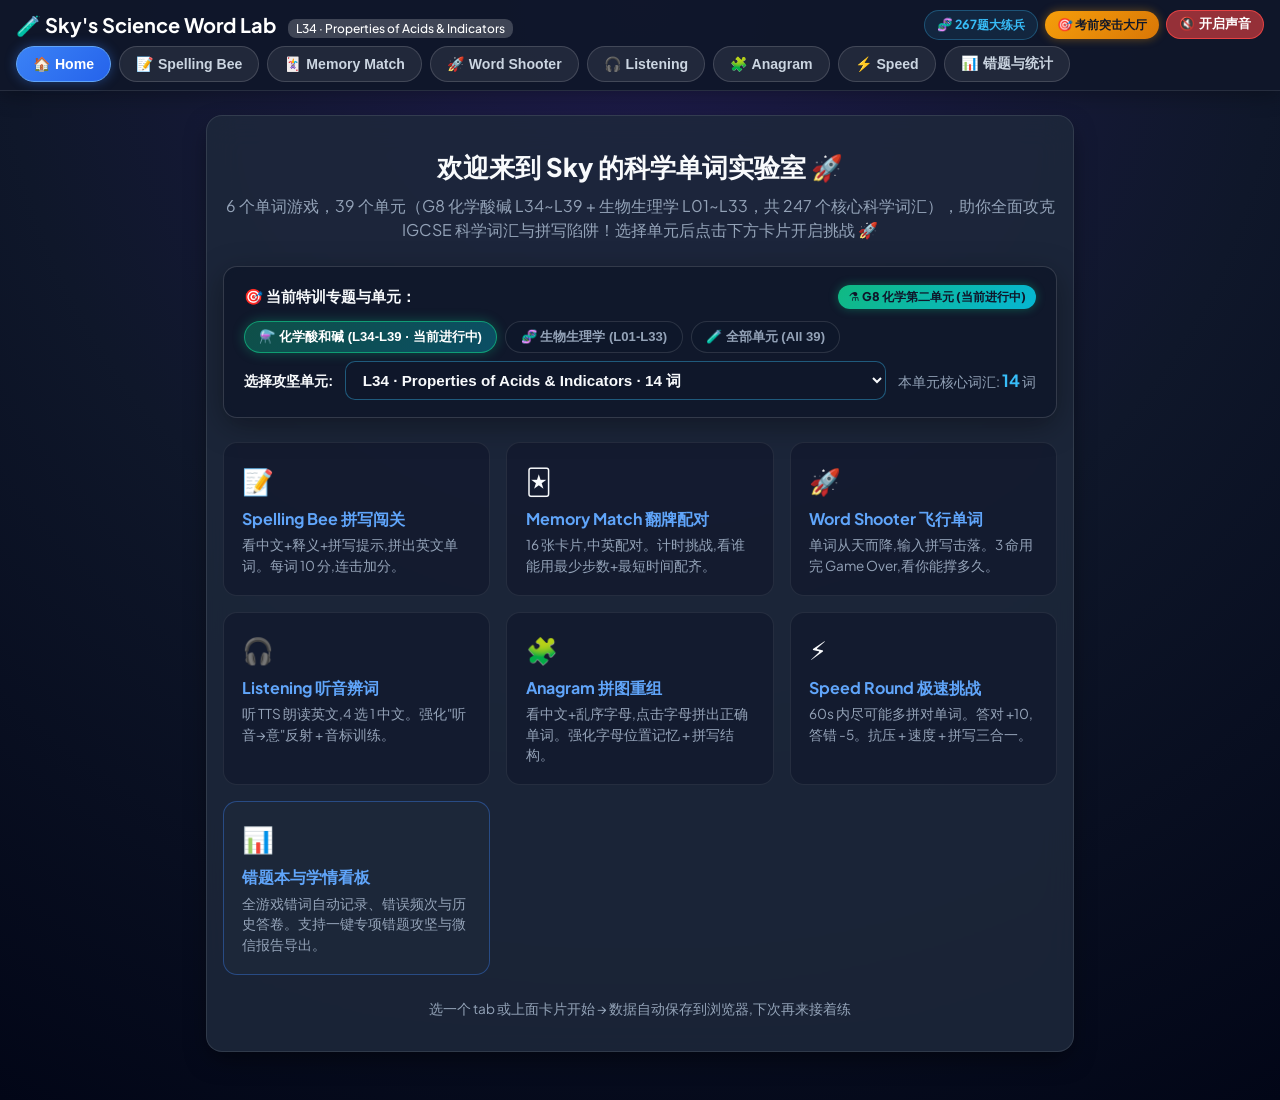
==== commit c14cc735: "feat(chemistry): implement G8 Unit 2 acids and bases vocabulary (L34-L39) and interactive drill labs" ====
--- a/index.html
+++ b/index.html
@@ -157,19 +157,18 @@
       box-shadow: 0 0 12px rgba(59, 130, 246, 0.4);
     }
 
-    /* ============ Unit Bar (Global) ============ */
+    /* ============ Unit Bar (Global) & Subject Filter ============ */
     .unit-bar {
       display: flex;
-      align-items: center;
-      gap: 0.75rem;
+      flex-direction: column;
+      gap: 0.6rem;
       background: rgba(15, 23, 42, 0.75);
       border: 1px solid var(--card-border);
       border-radius: 14px;
-      padding: 0.65rem 1rem;
+      padding: 0.75rem 1rem;
       margin-bottom: 1.25rem;
       font-size: 0.9rem;
       box-shadow: var(--shadow);
-      flex-wrap: wrap;
       backdrop-filter: blur(12px);
     }
     .unit-bar.hidden { display: none; }
@@ -193,8 +192,129 @@
       color: var(--text-light);
       font-size: 0.85rem;
       font-weight: 600;
+      white-space: nowrap;
     }
     .unit-bar .unit-stats .num { color: #38bdf8; font-size: 1.05rem; }
+
+    .unit-bar-select-row {
+      display: flex;
+      align-items: center;
+      gap: 0.75rem;
+      width: 100%;
+      flex-wrap: wrap;
+    }
+    .subject-filter-group {
+      display: flex;
+      gap: 0.5rem;
+      width: 100%;
+      flex-wrap: wrap;
+      margin-bottom: 0.25rem;
+    }
+    .subj-pill-btn {
+      padding: 0.38rem 0.9rem;
+      border-radius: 9999px;
+      font-size: 0.82rem;
+      font-weight: 700;
+      border: 1px solid rgba(255, 255, 255, 0.12);
+      background: rgba(15, 23, 42, 0.65);
+      color: #94a3b8;
+      cursor: pointer;
+      transition: all 0.2s ease;
+      display: inline-flex;
+      align-items: center;
+      gap: 0.35rem;
+    }
+    .subj-pill-btn:hover {
+      color: #f8fafc;
+      background: rgba(255, 255, 255, 0.08);
+      border-color: rgba(255, 255, 255, 0.25);
+    }
+    .subj-pill-btn.active[data-subj="chem"] {
+      background: linear-gradient(135deg, rgba(16, 185, 129, 0.35) 0%, rgba(6, 182, 212, 0.35) 100%);
+      border-color: rgba(16, 185, 129, 0.75);
+      color: #ffffff;
+      box-shadow: 0 0 12px rgba(16, 185, 129, 0.35);
+    }
+    .subj-pill-btn.active[data-subj="bio"] {
+      background: linear-gradient(135deg, rgba(56, 189, 248, 0.35) 0%, rgba(99, 102, 241, 0.35) 100%);
+      border-color: rgba(56, 189, 248, 0.75);
+      color: #ffffff;
+      box-shadow: 0 0 12px rgba(56, 189, 248, 0.35);
+    }
+    .subj-pill-btn.active[data-subj="all"] {
+      background: linear-gradient(135deg, rgba(245, 158, 11, 0.35) 0%, rgba(217, 119, 6, 0.35) 100%);
+      border-color: rgba(245, 158, 11, 0.75);
+      color: #ffffff;
+      box-shadow: 0 0 12px rgba(245, 158, 11, 0.35);
+    }
+
+    /* Home Subject Hub */
+    .home-unit-hub {
+      background: rgba(15, 23, 42, 0.85);
+      border: 1px solid rgba(255, 255, 255, 0.15);
+      border-radius: 14px;
+      padding: 1.1rem 1.25rem;
+      margin: 1.25rem 0 1.5rem;
+      box-shadow: 0 8px 30px rgba(0, 0, 0, 0.35);
+      backdrop-filter: blur(12px);
+    }
+    .home-hub-header {
+      display: flex;
+      justify-content: space-between;
+      align-items: center;
+      margin-bottom: 0.75rem;
+      flex-wrap: wrap;
+      gap: 0.5rem;
+    }
+    .hub-label {
+      font-size: 0.95rem;
+      font-weight: 700;
+      color: var(--text);
+    }
+    .hub-badge {
+      font-size: 0.75rem;
+      font-weight: 800;
+      padding: 0.2rem 0.65rem;
+      border-radius: 9999px;
+      background: linear-gradient(135deg, #10b981 0%, #06b6d4 100%);
+      color: #0f172a;
+      box-shadow: 0 0 10px rgba(16, 185, 129, 0.4);
+    }
+    .home-unit-selector-row {
+      display: flex;
+      gap: 0.75rem;
+      align-items: center;
+      flex-wrap: wrap;
+      margin-top: 0.5rem;
+    }
+    .home-unit-selector-row select {
+      flex: 1;
+      min-width: 220px;
+      padding: 0.55rem 0.8rem;
+      border-radius: 10px;
+      background: #0f172a;
+      border: 1px solid rgba(56, 189, 248, 0.4);
+      color: #f8fafc;
+      font-size: 0.95rem;
+      font-weight: 600;
+      transition: all 0.2s;
+    }
+    .home-unit-selector-row select:focus {
+      outline: none;
+      border-color: #38bdf8;
+      box-shadow: 0 0 12px rgba(56, 189, 248, 0.4);
+    }
+    .home-unit-summary {
+      display: flex;
+      align-items: center;
+      gap: 0.6rem;
+      font-size: 0.88rem;
+      color: var(--text-light);
+    }
+    .home-unit-summary .summary-count strong {
+      color: #38bdf8;
+      font-size: 1.05rem;
+    }
 
     /* ============ Main Container ============ */
     main {
@@ -408,13 +528,21 @@
       display: flex;
       align-items: center;
       justify-content: center;
-      padding: 0.4rem;
+      padding: 0.3rem;
       border-radius: 10px;
       backface-visibility: hidden;
       text-align: center;
       font-weight: 600;
-      font-size: 0.85rem;
-      line-height: 1.2;
+      font-size: clamp(0.72rem, 2.2vw, 0.85rem);
+      line-height: 1.18;
+      word-break: break-word;
+      overflow-wrap: anywhere;
+      hyphens: auto;
+    }
+    .memory-card.long-word .back {
+      font-size: clamp(0.62rem, 1.8vw, 0.72rem);
+      padding: 0.2rem;
+      line-height: 1.12;
     }
     .memory-card .front {
       background: linear-gradient(135deg, var(--primary), var(--secondary));
@@ -830,9 +958,11 @@
       margin-bottom: 0.5rem;
     }
     .speed-phonetic {
-      font-size: 1.1rem;
-      color: #94a3b8;
+      font-size: 1.15rem;
+      color: #38bdf8;
       font-style: italic;
+      font-weight: 600;
+      letter-spacing: 0.02em;
     }
     .speed-input-bar {
       position: absolute;
@@ -1311,16 +1441,41 @@
   <main>
     <!-- ================ Global Unit Selector (hidden on Home) ================ -->
     <div class="unit-bar hidden" id="unit-bar">
-      <label>📚 单元:</label>
-      <select id="unit-select"></select>
-      <span class="unit-stats">共 <span class="num" id="unit-word-count">10</span> 词</span>
+      <div class="subject-filter-group" id="unit-bar-subject-filter">
+        <button class="subj-pill-btn active" data-subj="chem" onclick="setSubjectFilter('chem')">⚗️ 化学酸和碱 (L34-L39)</button>
+        <button class="subj-pill-btn" data-subj="bio" onclick="setSubjectFilter('bio')">🧬 生物生理学 (L01-L33)</button>
+        <button class="subj-pill-btn" data-subj="all" onclick="setSubjectFilter('all')">🧪 全部单元 (All 39)</button>
+      </div>
+      <div class="unit-bar-select-row">
+        <label>📚 单元:</label>
+        <select id="unit-select" onchange="onSelectUnit(this.value)"></select>
+        <span class="unit-stats">共 <span class="num" id="unit-word-count">14</span> 词</span>
+      </div>
     </div>
 
     <!-- ================ Home ================ -->
     <section id="home" class="game active">
       <div class="panel welcome">
         <h2>欢迎来到 Sky 的科学单词实验室 🚀</h2>
-        <p>6 个游戏，33 个单元（Part 1 + Part 2 全覆盖，共 180 个核心科学词汇），助你全面攻克 IGCSE 科学词汇与拼写陷阱！点击下方卡片开启挑战</p>
+        <p>6 个单词游戏，39 个单元（G8 化学酸碱 L34~L39 + 生物生理学 L01~L33，共 247 个核心科学词汇），助你全面攻克 IGCSE 科学词汇与拼写陷阱！选择单元后点击下方卡片开启挑战 🚀</p>
+        <div class="home-unit-hub">
+          <div class="home-hub-header">
+            <span class="hub-label">🎯 当前特训专题与单元：</span>
+            <span class="hub-badge" id="home-hub-badge">⚗️ G8 化学第二单元 (当前进行中)</span>
+          </div>
+          <div class="subject-filter-group" id="home-subject-filter">
+            <button class="subj-pill-btn active" data-subj="chem" onclick="setSubjectFilter('chem')">⚗️ 化学酸和碱 (L34-L39 · 当前进行中)</button>
+            <button class="subj-pill-btn" data-subj="bio" onclick="setSubjectFilter('bio')">🧬 生物生理学 (L01-L33)</button>
+            <button class="subj-pill-btn" data-subj="all" onclick="setSubjectFilter('all')">🧪 全部单元 (All 39)</button>
+          </div>
+          <div class="home-unit-selector-row">
+            <label style="font-weight:700; color:var(--text); font-size:0.9rem;">选择攻坚单元:</label>
+            <select id="home-unit-select" onchange="onSelectUnit(this.value)"></select>
+            <div class="home-unit-summary">
+              <span class="summary-count">本单元核心词汇: <strong id="home-unit-word-count">14</strong> 词</span>
+            </div>
+          </div>
+        </div>
         <div class="game-intro">
           <div class="card" data-tab="bee" style="cursor:pointer;">
             <div class="emoji">📝</div>
@@ -2391,11 +2546,247 @@
             accept: ['uterus', 'womb'] }
         ]
       },
-      L33: { name: 'Part 2 Final Review (Human Physiology Comprehensive)', mode: 'review', sourceUnits: ['L19', 'L20', 'L21', 'L22', 'L23', 'L25', 'L26', 'L27', 'L28', 'L29', 'L31', 'L32'] }
+      L33: { name: 'Part 2 Final Review (Human Physiology Comprehensive)', mode: 'review', sourceUnits: ['L19', 'L20', 'L21', 'L22', 'L23', 'L25', 'L26', 'L27', 'L28', 'L29', 'L31', 'L32'] },
+      L34: {
+        name: 'Properties of Acids & Indicators',
+        words: [
+          { en: "acid", zh: "酸 (质子供体/味酸)", phonetic: "/\u02c8\u00e6s\u026ad/",
+            hint: "拉丁语 acere (酸味)。**特征**: 尝起来酸, 使石蕊变红, 质子供体。**陷阱**: 结尾是 -id 不是 -ed",
+            accept: ["acid", "acids"] },
+          { en: "alkali", zh: "碱 / 可溶性碱", phonetic: "/\u02c8\u00e6lk\u0259la\u026a/",
+            hint: "阿拉伯语 al-qaly。**核心**: 能溶于水的碱, 水溶液中释放 OH⁻。**陷阱**: 结尾是 -ali 不是 -aly 或 -all",
+            accept: ["alkali", "alkalis", "alkalies"] },
+          { en: "base", zh: "碱 (中和酸生成盐和水)", phonetic: "/be\u026as/",
+            hint: "能中和酸生成盐和水的物质 (许多是金属氧化物/氢氧化物)。质子受体。**陷阱**: 不要拼成 bass",
+            accept: ["base", "bases"] },
+          { en: "indicator", zh: "指示剂 (随pH变色)", phonetic: "/\u02c8\u026and\u026ake\u026at\u0259r/",
+            hint: "indicate (指示/标明) + or。随 pH 变色的有色染料。**陷阱**: 结尾是 -or 不是 -er",
+            accept: ["indicator", "indicators"] },
+          { en: "litmus", zh: "石蕊 (酸红碱蓝中性紫)", phonetic: "/\u02c8l\u026atm\u0259s/",
+            hint: "天然地衣染料。酸红碱蓝中性紫。**陷阱**: 中间是 -tm- 无元音 (lit-mus), 结尾是 -us",
+            accept: ["litmus", "litmus paper"] },
+          { en: "methyl orange", zh: "甲基橙 (酸红中橙碱黄)", phonetic: "/\u02ccme\u03b8\u026al \u02c8\u0252r\u026and\u0292/",
+            hint: "滴定指示剂: 酸红、中性橙、碱黄。**陷阱**: meth-yl 不要漏写 h, orange 别拼错",
+            accept: ["methyl orange", "methyl-orange"] },
+          { en: "thymolphthalein", zh: "百里酚酞 (酸无碱深蓝)", phonetic: "/\u02cc\u03b8a\u026am\u0252lf\u03b8e\u026a\u02c8li\u02d0\u026an/",
+            hint: "百里酚指示剂: 酸与中性无色, 碱性变深蓝。**陷阱**: **phth** 拼写超难点 (thymol-**phth**-alein)",
+            accept: ["thymolphthalein", "thymol phthalein"] },
+          { en: "universal indicator", zh: "通用指示剂 (彩虹色谱)", phonetic: "/\u02ccju\u02d0n\u026a\u02c8v\u025c\u02d0rsl \u02c8\u026and\u026ake\u026at\u0259r/",
+            hint: "多种染料混合物, 呈现彩虹色谱对应 pH 1~14。**陷阱**: universal 拼写 -al 结尾",
+            accept: ["universal indicator", "UI"] },
+          { en: "pH scale", zh: "pH 值 / 酸碱度 (0-14)", phonetic: "/pi\u02d0 e\u026at\u0283 ske\u026al/",
+            hint: "0~14 对数刻度, 衡量 H⁺ 浓度。<7 酸性, 7 中性, >7 碱性。**陷阱**: p 小写, H 大写",
+            accept: ["pH scale", "ph scale", "pH", "ph"] },
+          { en: "neutral", zh: "中性的 (pH恰好为7)", phonetic: "/\u02c8nju\u02d0tr\u0259l/",
+            hint: "pH 恰好为 7, 既非酸性也非碱性 (如纯水)。**陷阱**: neutr-al, 不要拼成 nutral",
+            accept: ["neutral"] },
+          { en: "corrosive", zh: "腐蚀性的 (强酸强碱)", phonetic: "/k\u0259\u02c8ro\u028as\u026av/",
+            hint: "corrode (腐蚀) + -ive。强酸强碱能灼伤皮肤破坏金属。**陷阱**: 双写 r (co**rr**osive)",
+            accept: ["corrosive"] },
+          { en: "'squeaky pop' test", zh: "爆鸣测试 (氢气检验)", phonetic: "/\u02ccskwi\u02d0ki p\u0252p test/",
+            hint: "检验氢气 (H₂): 点燃木条伸入试管口发出尖锐爆鸣声。**陷阱**: squeaky 包含 -queak-",
+            accept: ["'squeaky pop' test", "squeaky pop test", "squeaky pop", "pop test"] },
+          { en: "limewater", zh: "石灰水 (遇CO2变浑浊)", phonetic: "/\u02c8la\u026am\u02ccw\u0254\u02d0t\u0259r/",
+            hint: "Ca(OH)₂ 水溶液, 通入 CO₂ 生成 CaCO₃ 沉淀变浑浊/乳白色。**陷阱**: lime + water 单词连写",
+            accept: ["limewater", "lime water"] },
+          { en: "fizzing", zh: "起泡 / 冒泡 (产气现象)", phonetic: "/\u02c8f\u026az\u026a\u014b/",
+            hint: "酸与活泼金属或碳酸盐剧烈反应产生气泡现象 (泡腾)。**陷阱**: 双写 z (fi**zz**ing)",
+            accept: ["fizzing", "effervescence", "fizz"] }
+        ]
+      },
+      L35: {
+        name: 'Proton Theory & Strength vs Concentration',
+        words: [
+          { en: "proton", zh: "质子 (即氢离子 H+)", phonetic: "/\u02c8pro\u028at\u0252n/",
+            hint: "失去唯一步外层电子的氢核 (H⁺)。酸给出质子, 碱接受质子。**陷阱**: pro-ton",
+            accept: ["proton", "protons"] },
+          { en: "hydrogen ion", zh: "氢离子 (H+，酸的本质)", phonetic: "/\u02c8ha\u026adr\u0259d\u0292\u0259n \u02c8a\u026a\u0259n/",
+            hint: "H⁺ 离子, 所有酸溶于水时释放的核心活性微粒。**陷阱**: hydrogen 不要拼成 hydro-jen",
+            accept: ["hydrogen ion", "hydrogen ions", "H+"] },
+          { en: "hydroxide ion", zh: "氢氧根离子 (OH-，碱的本质)", phonetic: "/ha\u026a\u02c8dr\u0252ksa\u026ad \u02c8a\u026a\u0259n/",
+            hint: "OH⁻ 离子, 所有可溶性碱 (alkali) 溶于水时释放。**陷阱**: hydro- + -oxide",
+            accept: ["hydroxide ion", "hydroxide ions", "OH-"] },
+          { en: "BAAD acronym", zh: "BAAD 缩写 (碱接酸给)", phonetic: "/b\u00e6d \u02c8\u00e6kr\u0259n\u026am/",
+            hint: "**B**ases **A**ccept, **A**cids **D**onate (碱接受质子, 酸给出质子)。**助记**: 坏坏缩写",
+            accept: ["BAAD acronym", "BAAD", "baad"] },
+          { en: "amphoteric", zh: "两性的 (如水既能给也能接质子)", phonetic: "/\u02cc\u00e6mf\u0259\u02c8ter\u026ak/",
+            hint: "既能作为酸 (质子供体) 又能作为碱 (质子受体), 如水 H₂O。**陷阱**: ampho- 开头",
+            accept: ["amphoteric"] },
+          { en: "dissociation", zh: "电离 / 解离 (分子离解为离子)", phonetic: "/d\u026a\u02ccso\u028a\u0283i\u02c8e\u026a\u0283n/",
+            hint: "分子在水中解离成离子的过程。强酸 100% 完全电离, 弱酸部分电离。**陷阱**: 双写 s (di**ss**ociation)",
+            accept: ["dissociation", "ionisation", "ionization"] },
+          { en: "strong acid", zh: "强酸 (在水中100%完全电离)", phonetic: "/str\u0252\u014b \u02c8\u00e6s\u026ad/",
+            hint: "在水中 100% 完全电离出 H⁺ 的酸 (如 HCl, H₂SO₄, HNO₃)。**陷阱**: 与浓酸概念区分",
+            accept: ["strong acid", "strong acids"] },
+          { en: "weak acid", zh: "弱酸 (在水中仅部分微弱电离)", phonetic: "/wi\u02d0k \u02c8\u00e6s\u026ad/",
+            hint: "在水中仅部分 (<5%) 电离出 H⁺ 的酸 (如醋酸 CH₃COOH, 柠檬酸)。**陷阱**: 大部分以未电离分子存在",
+            accept: ["weak acid", "weak acids"] },
+          { en: "concentrated", zh: "浓的 (单位体积溶质多)", phonetic: "/\u02c8k\u0252nsntre\u026at\u026ad/",
+            hint: "单位体积溶剂中含大量溶质分子。**区别**: 浓度指溶质数量, 强度指电离程度",
+            accept: ["concentrated", "concentration"] },
+          { en: "conductivity", zh: "导电性 (依赖自由移动离子)", phonetic: "/\u02cck\u0252nd\u028ck\u02c8t\u026av\u0259ti/",
+            hint: "溶液导电能力, 取决于自由移动离子 (H⁺, OH⁻) 浓度。**陷阱**: con-duc-tiv-i-ty",
+            accept: ["conductivity", "electrical conductivity"] },
+          { en: "logarithmic scale", zh: "对数刻度 (每步10倍变化)", phonetic: "/\u02ccl\u0252\u0261\u0259\u02c8r\u026a\u00f0m\u026ak ske\u026al/",
+            hint: "pH 每变化 1 个单位代表 [H⁺] 浓度发生 10 倍变化 (pH 3 比 pH 4 强 10 倍)。**陷阱**: loga-rith-mic",
+            accept: ["logarithmic scale", "log scale"] },
+          { en: "anion", zh: "阴离子 (带负电荷粒子)", phonetic: "/\u02c8\u00e6na\u026a\u0259n/",
+            hint: "带负电荷的离子 (如 Cl⁻, SO₄²⁻, NO₃⁻, OH⁻)。与 cation (阳离子) 相对。**陷阱**: 不要拼成 annion",
+            accept: ["anion", "anions"] },
+          { en: "aqueous", zh: "水溶液的 (状态符号 aq)", phonetic: "/\u02c8e\u026akwi\u0259s/",
+            hint: "状态符号 (aq), 表示物质溶解在水中。拉丁语 aqua (水)。**陷阱**: aque-ous, 容易漏写 e",
+            accept: ["aqueous", "aqueous (aq)", "aq"] }
+        ]
+      },
+      L36: {
+        name: 'Characteristic Reactions & Equations',
+        words: [
+          { en: "word equation", zh: "文字方程式 (化学全称表述)", phonetic: "/w\u025c\u02d0rd \u026a\u02c8kwe\u026a\u0292n/",
+            hint: "用反应物和生成物的完整化学名称书写的反应式。**陷阱**: equation 拼写 -tion 结尾",
+            accept: ["word equation", "word equations"] },
+          { en: "symbol equation", zh: "符号方程式 (配平化学式)", phonetic: "/\u02c8s\u026ambl \u026a\u02c8kwe\u026a\u0292n/",
+            hint: "使用化学式和状态符号书写并配平的化学方程式。**陷阱**: symbol 不要拼成 cymbal",
+            accept: ["symbol equation", "symbol equations", "chemical equation"] },
+          { en: "neutralisation", zh: "中和反应 (酸+碱生成盐和水)", phonetic: "/\u02ccnju\u02d0tr\u0259la\u026a\u02c8ze\u026a\u0283n/",
+            hint: "酸 + 碱 → 盐 + 水。本质: H⁺ + OH⁻ → H₂O。**陷阱**: 英式 -sation, 美式 -zation 均可",
+            accept: ["neutralisation", "neutralization"] },
+          { en: "exothermic", zh: "放热的 (反应使环境温度升高)", phonetic: "/\u02cceks\u0259\u028a\u02c8\u03b8\u025c\u02d0m\u026ak/",
+            hint: "exo (向外) + therm (热)。向外界释放热量使温度升高的反应 (如中和反应)。**陷阱**: exo- 不是 endo-",
+            accept: ["exothermic"] },
+          { en: "salt", zh: "盐 (酸被置换生成的化合物家族)", phonetic: "/s\u0254\u02d0lt/",
+            hint: "酸中氢离子被金属离子或铵根离子置换生成的化合物家族。**考点**: 不仅指食盐 NaCl",
+            accept: ["salt", "salts"] },
+          { en: "reactivity series", zh: "金属活动性顺序 (氢前置换酸)", phonetic: "/\u02ccri\u02d0\u00e6k\u02c8t\u026av\u0259ti \u02c8s\u026a\u0259ri\u02d0z/",
+            hint: "K Na Ca Mg Al Zn Fe (H) Cu... 氢前活泼金属与酸置换出氢气, 铜等不反应。**陷阱**: series 单复数同形",
+            accept: ["reactivity series", "activity series"] },
+          { en: "metal oxide", zh: "金属氧化物 (多数为不溶性碱)", phonetic: "/\u02c8metl \u02c8\u0252ksa\u026ad/",
+            hint: "金属与氧的化合物 (如 CuO, MgO), 多数为不溶性碱, 与酸反应生成盐和水。",
+            accept: ["metal oxide", "metal oxides"] },
+          { en: "carbonate", zh: "碳酸盐 (含CO3 2-，遇酸放CO2)", phonetic: "/\u02c8k\u0251\u02d0rb\u0259ne\u026at/",
+            hint: "含 CO₃²⁻ 的化合物 (如 CaCO₃ 蛋壳/大理石), 与酸反应生成盐、水和 CO₂。**陷阱**: car-bon-ate",
+            accept: ["carbonate", "carbonates"] },
+          { en: "carbon dioxide", zh: "二氧化碳 (CO2，使石灰水变浑)", phonetic: "/\u02cck\u0251\u02d0rb\u0259n da\u026a\u02c8\u0252ksa\u026ad/",
+            hint: "无色气体 CO₂, 能使澄清石灰水变浑浊。**陷阱**: dioxide 中 di- 表两个氧",
+            accept: ["carbon dioxide", "CO2", "co2"] },
+          { en: "hydrochloric acid", zh: "盐酸 (HCl，胃酸主成分)", phonetic: "/\u02ccha\u026adr\u0259\u02cckl\u0252r\u026ak \u02c8\u00e6s\u026ad/",
+            hint: "强酸 HCl, 胃酸主成分, 反应生成氯化物 (chlorides)。**陷阱**: hydro-chlor-ic",
+            accept: ["hydrochloric acid", "HCl", "hcl"] },
+          { en: "sulfuric acid", zh: "硫酸 (H2SO4，强腐蚀性二元酸)", phonetic: "/s\u028cl\u02c8fj\u028a\u0259r\u026ak \u02c8\u00e6s\u026ad/",
+            hint: "强酸 H₂SO₄, 蓄电池酸, 反应生成硫酸盐 (sulfates)。**陷阱**: 英式硫酸写 sulfur- 或 sulphur-",
+            accept: ["sulfuric acid", "sulphuric acid", "H2SO4"] },
+          { en: "nitric acid", zh: "硝酸 (HNO3，强氧化性酸)", phonetic: "/\u02c8na\u026atr\u026ak \u02c8\u00e6s\u026ad/",
+            hint: "强酸 HNO₃, 反应生成硝酸盐 (nitrates)。**陷阱**: nitr-ic 不是 nitro-ic",
+            accept: ["nitric acid", "HNO3"] },
+          { en: "ethanoic acid", zh: "乙酸 / 醋酸 (CH3COOH，弱酸)", phonetic: "/\u02cce\u03b8\u0259\u02c8n\u0259\u028a\u026ak \u02c8\u00e6s\u026ad/",
+            hint: "CH₃COOH, 醋的酸味成分, 典型有机弱酸。俗称 acetic acid。**陷阱**: eth-an-oic",
+            accept: ["ethanoic acid", "acetic acid"] },
+          { en: "citric acid", zh: "柠檬酸 (存在于柑橘水果中)", phonetic: "/\u02c8s\u026atr\u026ak \u02c8\u00e6s\u026ad/",
+            hint: "存在于柠檬和柑橘类水果中的天然弱酸。**陷阱**: citr-ic 不是 cytr-ic",
+            accept: ["citric acid"] }
+        ]
+      },
+      L37: {
+        name: 'Salt Preparation & Solubility',
+        words: [
+          { en: "soluble salt", zh: "可溶性盐 (溶于水，结晶制备)", phonetic: "/\u02c8s\u0252lj\u0259bl s\u0254\u02d0lt/",
+            hint: "能溶于水的盐 (如所有钠盐、钾盐、铵盐和硝酸盐)。通常通过结晶法制备。**陷阱**: solu-ble",
+            accept: ["soluble salt", "soluble salts"] },
+          { en: "insoluble salt", zh: "不溶性盐 (难溶于水，沉淀制备)", phonetic: "/\u026an\u02c8s\u0252lj\u0259bl s\u0254\u02d0lt/",
+            hint: "难溶于水的盐 (如 BaSO₄, AgCl, CaCO₃)。通过沉淀反应 (precipitation) 过滤制备。",
+            accept: ["insoluble salt", "insoluble salts"] },
+          { en: "solubility table", zh: "溶解性表 (查阅沉淀规律图表)", phonetic: "/\u02ccs\u0252lju\u02c8b\u026al\u0259ti \u02c8te\u026abl/",
+            hint: "预测离子混合后是否生成沉淀的查阅图表。**陷阱**: solu-bili-ty",
+            accept: ["solubility table", "solubility rules"] },
+          { en: "precipitate", zh: "沉淀 (反应生成的不溶固体)", phonetic: "/pr\u026a\u02c8s\u026ap\u026ate\u026at/",
+            hint: "两种溶液混合发生离子置换时突然产生的不溶性固体 (ppt)。**陷阱**: pre-cip-i-tate",
+            accept: ["precipitate", "ppt"] },
+          { en: "precipitation", zh: "沉淀反应 (生成不溶固体的反应)", phonetic: "/pr\u026a\u02ccs\u026ap\u026a\u02c8te\u026a\u0283n/",
+            hint: "两可溶盐溶液反应生成不溶沉淀的反应过程。**陷阱**: pre-cip-i-ta-tion",
+            accept: ["precipitation", "precipitation reaction"] },
+          { en: "excess", zh: "过量 (加入多余反应物耗尽酸)", phonetic: "/\u02c8ekses/",
+            hint: "加入超出化学计量比的固体反应物, 确保酸 100% 被消耗完毕。**陷阱**: ex-cess 双写 s",
+            accept: ["excess"] },
+          { en: "filtration", zh: "过滤 (分离固液实验技术)", phonetic: "/f\u026al\u02c8tre\u026a\u0283n/",
+            hint: "利用漏斗与滤纸分离不溶性固体与液体的实验技术。**陷阱**: fil-tra-tion",
+            accept: ["filtration"] },
+          { en: "filtrate", zh: "滤液 (穿过滤纸的清澈液体)", phonetic: "/\u02c8f\u026altre\u026at/",
+            hint: "过滤操作中穿透滤纸进入烧杯的清澈液体。**陷阱**: 留在滤纸上的是 residue (滤渣)",
+            accept: ["filtrate"] },
+          { en: "evaporating basin", zh: "蒸发皿 (加热浓缩溶液浅盘)", phonetic: "/\u026a\u02c8v\u00e6p\u0259re\u026at\u026a\u014b \u02c8be\u026asn/",
+            hint: "耐高温陶瓷浅盘, 用于加热蒸发溶液浓缩直至结晶膜出现。**陷阱**: basin 不是 bowl",
+            accept: ["evaporating basin", "evaporating dish"] },
+          { en: "crystallisation", zh: "结晶 (饱和液降温析出晶体)", phonetic: "/\u02cckr\u026ast\u0259la\u026a\u02c8ze\u026a\u0283n/",
+            hint: "让饱和溶液冷却析出规则固体晶体的过程。**陷阱**: 双写 l (crysta**ll**isation)",
+            accept: ["crystallisation", "crystallization"] },
+          { en: "carbonic acid", zh: "碳酸 (H2CO3，汽水中的弱酸)", phonetic: "/k\u0251\u02d0\u02c8b\u0252n\u026ak \u02c8\u00e6s\u026ad/",
+            hint: "弱酸 H₂CO₃, 二氧化碳溶于水形成, 易分解为 CO₂ 和 H₂O。**陷阱**: carbon-ic",
+            accept: ["carbonic acid", "H2CO3"] },
+          { en: "ammonia", zh: "氨 / 氨气 (NH3，弱碱性气体)", phonetic: "/\u0259\u02c8m\u0259\u028ani\u0259/",
+            hint: "刺激性碱性气体 NH₃, 能使湿润红石蕊变蓝, 质子受体。**陷阱**: 双写 m (a**mm**onia)",
+            accept: ["ammonia", "NH3"] },
+          { en: "ammonium ion", zh: "铵根离子 (NH4+，氨接质子产物)", phonetic: "/\u0259\u02c8m\u0259\u028ani\u0259m \u02c8a\u026a\u0259n/",
+            hint: "阳离子 NH₄⁺, 氨接受一个质子 H⁺ 后生成。**陷阱**: a**mm**onium 结尾是 -ium",
+            accept: ["ammonium ion", "ammonium", "NH4+"] }
+        ]
+      },
+      L38: {
+        name: 'Volumetric Analysis & Experimental Skills',
+        words: [
+          { en: "titration", zh: "滴定 (逐滴加入测定体积)", phonetic: "/ta\u026a\u02c8tre\u026a\u0283n/",
+            hint: "将已知浓度的溶液逐滴滴入待测液精确测定体积的容量分析法。**陷阱**: ti-tra-tion",
+            accept: ["titration", "titrations"] },
+          { en: "burette", zh: "滴定管 (带旋塞精细刻度管)", phonetic: "/bj\u028a\u0259\u02c8ret/",
+            hint: "底部带活塞 (tap) 的细长刻度玻璃管, 读取估读到 0.05 cm³。**陷阱**: bu-re-tte 双写 t 结尾",
+            accept: ["burette", "buret"] },
+          { en: "pipette", zh: "移液管 (量取固定精确体积)", phonetic: "/p\u026a\u02c8pet/",
+            hint: "配合吸耳球精确量取固定体积 (如 25.0 cm³) 液体的仪器。**陷阱**: pi-pe-tte 双写 t 结尾",
+            accept: ["pipette", "pipet"] },
+          { en: "meniscus", zh: "凹液面 (读数平齐底部)", phonetic: "/m\u0259\u02c8n\u026ask\u0259s/",
+            hint: "液体在玻璃管中的弯曲液面。读数必须视线平齐凹液面底部 (bottom of meniscus)。",
+            accept: ["meniscus"] },
+          { en: "end point", zh: "滴定终点 (指示剂颜色突变点)", phonetic: "/\u02c8end p\u0254\u026ant/",
+            hint: "滴定中指示剂颜色发生敏锐突变、酸碱恰好完全反应的瞬间。**陷阱**: 两个词分开",
+            accept: ["end point", "endpoint"] },
+          { en: "independent variable", zh: "自变量 (实验中人为改变的量)", phonetic: "/\u02cc\u026and\u026a\u02c8pend\u0259nt \u02c8ve\u0259ri\u0259bl/",
+            hint: "实验中由实验者主动改变的量 (如改变金属种类或酸的浓度)。",
+            accept: ["independent variable", "independent-variable"] },
+          { en: "dependent variable", zh: "因变量 (实验中测量记录的量)", phonetic: "/d\u026a\u02c8pend\u0259nt \u02c8ve\u0259ri\u0259bl/",
+            hint: "实验中测量记录的响应结果 (如产生气体的体积、反应速率)。",
+            accept: ["dependent variable", "dependent-variable"] },
+          { en: "acid rain", zh: "酸雨 (pH<5.6，侵蚀碳酸盐)", phonetic: "/\u02c8\u00e6s\u026ad re\u026an/",
+            hint: "SO₂ 和氮氧化物溶于雨水形成 pH < 5.6 的酸性降水, 腐蚀大理石建筑物。",
+            accept: ["acid rain"] },
+          { en: "water of crystallisation", zh: "结晶水 (结合在晶体中的化学计量水)", phonetic: "/\u02c8w\u0254\u02d0t\u0259r \u0259v \u02cckr\u026ast\u0259la\u026a\u02c8ze\u026a\u0283n/",
+            hint: "固结在盐晶体点阵内部的特定化学计量水分子 (如五水硫酸铜中的 ·5H₂O)。**陷阱**: cry-stal-li-sa-tion 双写 l",
+            accept: ["water of crystallisation", "water of crystallization", "crystallisation water"] },
+          { en: "hydrated", zh: "水合的 / 结晶水合物 (含结晶水晶体)", phonetic: "/\u02c8ha\u026adre\u026at\u026ad/",
+            hint: "晶体结构中包含特定比例结晶水分子的化合物 (如蓝色 CuSO₄·5H₂O)。**陷阱**: hy-drat-ed",
+            accept: ["hydrated", "hydrated salt"] },
+          { en: "anhydrous", zh: "无水的 / 无水物 (失去结晶水粉末)", phonetic: "/\u00e6n\u02c8ha\u026adr\u0259s/",
+            hint: "脱去所有结晶水后的化合物 (如白色无水 CuSO₄ 粉末，遇水复水变蓝放热)。**陷阱**: an- + hydrous 词根",
+            accept: ["anhydrous", "anhydrous salt"] },
+          { en: "concordant titres", zh: "相符滴定读数 (相差在0.10或0.20以内的平行读数)", phonetic: "/k\u0259n\u02c8k\u0254\u02d0d\u0259nt \u02c8ta\u026at\u0259rz/",
+            hint: "平行滴定中读数极其接近 (通常相差在 ±0.10 cm³ 或 ±0.20 cm³ 之内) 的有效结果，用于取平均值。**陷阱**: con-cor-dant 结尾是 -ant",
+            accept: ["concordant titres", "concordant titers", "concordant titre"] },
+          { en: "rough titre", zh: "粗读数 / 预滴定 (第一次快速滴定读数，计算平均值时不计)", phonetic: "/r\u028cf \u02c8ta\u026at\u0259r/",
+            hint: "首次快速滴定以大致估算终点范围的粗略读数，在计算平均滴定体积 (mean titre) 时必须被剔除不计。**陷阱**: rough 发音 /rʌf/",
+            accept: ["rough titre", "rough titer"] }
+        ]
+      },
+      L39: { name: 'Unit 2 Chemistry Review (Acids & Bases Comprehensive)', mode: 'review', sourceUnits: ["L34", "L35", "L36", "L37", "L38"] }
     };
 
-    // 当前活跃单元
-    let activeUnit = 'L01';
+    // 学科分类与当前活跃单元 (默认进入化学时态 L34)
+    let currentSubjectFilter = localStorage.getItem('sky_science_subject_filter') || 'chem';
+    let activeUnit = localStorage.getItem('sky_active_unit') || (currentSubjectFilter === 'chem' ? 'L34' : 'L01');
+    if (!UNITS[activeUnit]) {
+      activeUnit = 'L34';
+    }
+
+    function getUnitSubject(unitId) {
+      const num = parseInt((unitId || '').replace(/\D/g, ''), 10);
+      return (num >= 34 && num <= 39) ? 'chem' : 'bio';
+    }
     function getUnitConfig() {
       return UNITS[activeUnit] || { name: activeUnit, words: [] };
     }
@@ -2488,16 +2879,26 @@
         .replace(/`(.*?)`/g, '<code>$1</code>');
     }
 
-    // 智能回答归一化与比对：容错全角空格、连续多空格、连字符、多余标点及下划线
+    // 智能回答归一化与比对：容错全角空格、连续多空格、连字符、多余标点、引号及下划线
     function normalizeAnswer(str) {
       if (!str) return '';
       return str
         .toLowerCase()
         .replace(/[\u3000\u00A0]/g, ' ')   // 全角空格/NBSP -> 普通空格
-        .replace(/['’]/g, "'")             // 弯引号 -> 直引号
+        .replace(/['’`"“”]/g, "'")          // 各种引号统一为直单引号
         .replace(/[，,。.\-_/\\+]/g, ' ')  // 标点、连字符 -> 空格
         .replace(/\s+/g, ' ')             // 连续空格合并为单个空格
         .trim();
+    }
+
+    function stripQuotes(str) {
+      return (str || '').replace(/['’`"“”]/g, '');
+    }
+
+    function getFirstAlphaChar(str) {
+      if (!str) return '';
+      const match = str.match(/[a-zA-Z]/);
+      return match ? match[0] : str[0] || '';
     }
 
     function checkAnswerMatch(input, word) {
@@ -2507,20 +2908,33 @@
       if (!normInput) return false;
 
       const noSpaceInput = normInput.replace(/\s+/g, '');
+      const strippedInput = stripQuotes(normInput);
+      const strippedNoSpaceInput = stripQuotes(noSpaceInput);
       const acceptedList = [word.en, ...(word.accept || [])];
 
       // 1. 标准归一化比对（忽略大小写、全角空格、连续多空格、标点）
       if (acceptedList.some(a => normalizeAnswer(a) === normInput)) return true;
 
-      // 2. 去空格比对（容错连写、漏空格或连字符情况，如 salivaryglands 匹配 salivary glands）
-      if (noSpaceInput.length >= 3 && acceptedList.some(a => normalizeAnswer(a).replace(/\s+/g, '') === noSpaceInput)) {
+      // 2. 无引号比对（容错如 'squeaky pop' test 匹配 squeaky pop test）
+      if (strippedInput && acceptedList.some(a => stripQuotes(normalizeAnswer(a)) === strippedInput)) {
         return true;
       }
 
-      // 3. 单复数智能容错（长度 >= 4 字符，如 salivary gland <=> salivary glands）
+      // 3. 去空格与去引号比对（容错连写、漏空格或连字符情况，如 salivaryglands 匹配 salivary glands）
+      if (noSpaceInput.length >= 3 && acceptedList.some(a => {
+        const normA = normalizeAnswer(a);
+        return normA.replace(/\s+/g, '') === noSpaceInput ||
+               stripQuotes(normA.replace(/\s+/g, '')) === strippedNoSpaceInput;
+      })) {
+        return true;
+      }
+
+      // 4. 单复数智能容错（长度 >= 4 字符，如 salivary gland <=> salivary glands）
       if (normInput.length >= 4 && acceptedList.some(a => {
         const normA = normalizeAnswer(a);
-        return normInput + 's' === normA || normA + 's' === normInput;
+        const sNormA = stripQuotes(normA);
+        return normInput + 's' === normA || normA + 's' === normInput ||
+               strippedInput + 's' === sNormA || sNormA + 's' === strippedInput;
       })) {
         return true;
       }
@@ -2529,8 +2943,11 @@
 
     function buildWordSkeleton(en) {
       return (en || '').split(' ').map(part => {
-        if (part.length <= 1) return part;
-        return part[0] + ' ' + '_ '.repeat(part.length - 1).trim();
+        const clean = part.replace(/^['"‘“`]+|['"’”`]+$/g, '');
+        if (!clean) return part;
+        if (clean.length <= 1) return clean;
+        const first = getFirstAlphaChar(clean);
+        return first + ' ' + '_ '.repeat(clean.length - 1).trim();
       }).join(' &nbsp; ');
     }
 
@@ -2853,32 +3270,123 @@
     };
     StatsManager.init();
 
-    // ==================== Unit Selector ====================
+    // ==================== Subject Filter & Unit Selector ====================
+    function createUnitOption(id) {
+      const u = UNITS[id];
+      const opt = document.createElement('option');
+      opt.value = id;
+      const wordCount = getWordCount(id);
+      const reviewTag = u.mode === 'review' ? ` (复习 ${u.sourceUnits.length} 课合并)` : '';
+      const status = wordCount === 0 ? ' (即将推出)' : ` · ${wordCount} 词${reviewTag}`;
+      opt.textContent = `${id} · ${u.name}${status}`;
+      if (wordCount === 0) opt.disabled = true;
+      if (id === activeUnit) opt.selected = true;
+      return opt;
+    }
+
+    function renderSubjectFilterButtons() {
+      document.querySelectorAll('.subject-filter-group').forEach(grp => {
+        grp.querySelectorAll('.subj-pill-btn').forEach(btn => {
+          if (btn.dataset.subj === currentSubjectFilter) {
+            btn.classList.add('active');
+          } else {
+            btn.classList.remove('active');
+          }
+        });
+      });
+      const badge = $('home-hub-badge');
+      if (badge) {
+        if (currentSubjectFilter === 'chem') {
+          badge.textContent = '⚗️ G8 化学第二单元 (当前进行中)';
+          badge.style.background = 'linear-gradient(135deg, #10b981 0%, #06b6d4 100%)';
+        } else if (currentSubjectFilter === 'bio') {
+          badge.textContent = '🧬 G8 生物人体生理学 (L01-L33)';
+          badge.style.background = 'linear-gradient(135deg, #38bdf8 0%, #6366f1 100%)';
+        } else {
+          badge.textContent = '🧪 全科学 39 单元全景大练兵';
+          badge.style.background = 'linear-gradient(135deg, #f59e0b 0%, #d97706 100%)';
+        }
+      }
+    }
+
+    function setSubjectFilter(subj) {
+      if (!['chem', 'bio', 'all'].includes(subj)) subj = 'chem';
+      currentSubjectFilter = subj;
+      localStorage.setItem('sky_science_subject_filter', subj);
+
+      const curSubj = getUnitSubject(activeUnit);
+      if (subj === 'chem' && curSubj !== 'chem') {
+        activeUnit = 'L34';
+        localStorage.setItem('sky_active_unit', activeUnit);
+      } else if (subj === 'bio' && curSubj !== 'bio') {
+        activeUnit = 'L01';
+        localStorage.setItem('sky_active_unit', activeUnit);
+      }
+
+      renderSubjectFilterButtons();
+      renderUnitSelector();
+      onUnitChangedCommon();
+    }
+
     function renderUnitSelector() {
-      const sel = $('unit-select');
-      sel.innerHTML = '';
+      const selGlobal = $('unit-select');
+      const selHome = $('home-unit-select');
+      const selects = [selGlobal, selHome].filter(Boolean);
+
+      const chemUnits = [];
+      const bioUnits = [];
       Object.keys(UNITS).forEach(id => {
-        const u = UNITS[id];
-        const opt = document.createElement('option');
-        opt.value = id;
-        const wordCount = getWordCount(id);
-        // 复习课标识
-        const reviewTag = u.mode === 'review' ? ` (复习 ${u.sourceUnits.length}课合并)` : '';
-        const status = wordCount === 0 ? ' (即将推出)' : ` · ${wordCount} 词${reviewTag}`;
-        opt.textContent = `${id} · ${u.name}${status}`;
-        if (wordCount === 0) opt.disabled = true;
-        if (id === activeUnit) opt.selected = true;
-        sel.appendChild(opt);
+        if (getUnitSubject(id) === 'chem') chemUnits.push(id);
+        else bioUnits.push(id);
       });
-      $('unit-word-count').textContent = getWordCount(activeUnit);
-      // 更新 header tag
-      document.querySelector('header h1 .tag').textContent = `${activeUnit} · ${UNITS[activeUnit].name}`;
-    }
-    renderUnitSelector();
-
-    $('unit-select').addEventListener('change', (e) => {
-      activeUnit = e.target.value;
+
+      selects.forEach(sel => {
+        sel.innerHTML = '';
+        if (currentSubjectFilter === 'all') {
+          const grpChem = document.createElement('optgroup');
+          grpChem.label = '⚗️ 化学酸和碱 (L34-L39 · 当前核心专题)';
+          chemUnits.forEach(id => grpChem.appendChild(createUnitOption(id)));
+          sel.appendChild(grpChem);
+
+          const grpBio = document.createElement('optgroup');
+          grpBio.label = '🧬 生物人体生理学 (L01-L33)';
+          bioUnits.forEach(id => grpBio.appendChild(createUnitOption(id)));
+          sel.appendChild(grpBio);
+        } else if (currentSubjectFilter === 'chem') {
+          chemUnits.forEach(id => sel.appendChild(createUnitOption(id)));
+        } else {
+          bioUnits.forEach(id => sel.appendChild(createUnitOption(id)));
+        }
+        sel.value = activeUnit;
+      });
+
+      const count = getWordCount(activeUnit);
+      if ($('unit-word-count')) $('unit-word-count').textContent = count;
+      if ($('home-unit-word-count')) $('home-unit-word-count').textContent = count;
+
+      const tagEl = document.querySelector('header h1 .tag');
+      if (tagEl && UNITS[activeUnit]) {
+        tagEl.textContent = `${activeUnit} · ${UNITS[activeUnit].name}`;
+      }
+    }
+
+    function onSelectUnit(unitId) {
+      if (!unitId || !UNITS[unitId]) return;
+      activeUnit = unitId;
+      localStorage.setItem('sky_active_unit', activeUnit);
+
+      const subj = getUnitSubject(unitId);
+      if (currentSubjectFilter !== 'all' && currentSubjectFilter !== subj) {
+        currentSubjectFilter = subj;
+        localStorage.setItem('sky_science_subject_filter', subj);
+        renderSubjectFilterButtons();
+      }
+
       renderUnitSelector();
+      onUnitChangedCommon();
+    }
+
+    function onUnitChangedCommon() {
       // 重置所有游戏状态与定时器
       stopShooter();
       beeState.started = false;
@@ -2894,24 +3402,32 @@
       if (speedState.timer) { clearInterval(speedState.timer); speedState.timer = null; }
       speedState.running = false;
 
-      const activeTab = document.querySelector('.tabs button.active').dataset.tab;
+      const activeTabBtn = document.querySelector('.tabs button.active');
+      const activeTab = activeTabBtn ? activeTabBtn.dataset.tab : 'home';
       if (activeTab === 'bee') startBee();
       else if (activeTab === 'memory') startMemory();
       else if (activeTab === 'listening') startListening();
       else if (activeTab === 'anagram') startAnagram();
       else if (activeTab === 'shooter') {
-        $('shooter-overlay').style.display = 'flex';
-        $('shooter-overlay').innerHTML = `
-          <h2>🚀 Word Shooter</h2>
-          <p>已切换到 <strong>${getUnitName()}</strong>(${getWords().length} 词)<br>单词从屏幕上方飞下来,输入完整英文拼写击落<br>漏 1 个 = 掉 1 命,3 命用完 Game Over</p>
-          <button class="btn" id="shooter-start">开始游戏</button>
-        `;
-        $('shooter-start').addEventListener('click', startShooter);
+        const overlay = $('shooter-overlay');
+        if (overlay) {
+          overlay.style.display = 'flex';
+          overlay.innerHTML = `
+            <h2>🚀 Word Shooter</h2>
+            <p>已切换到 <strong>${getUnitName()}</strong> (${getWords().length} 词)<br>单词从屏幕上方飞下来,输入完整英文拼写击落<br>漏 1 个 = 掉 1 命,3 命用完 Game Over</p>
+            <button class="btn" id="shooter-start">开始游戏</button>
+          `;
+          $('shooter-start').addEventListener('click', startShooter);
+        }
       } else if (activeTab === 'speed') {
-        $('speed-overlay').classList.remove('hidden');
-        $('speed-input').disabled = true;
-      }
-    });
+        const ov = $('speed-overlay');
+        if (ov) ov.classList.remove('hidden');
+        if ($('speed-input')) $('speed-input').disabled = true;
+      }
+    }
+
+    renderSubjectFilterButtons();
+    renderUnitSelector();
 
     // ==================== Tab 切换 ====================
     function switchTab(tab) {
@@ -3205,7 +3721,7 @@
       // 在反馈区展示清晰的字母结构骨架，避免下划线污染输入框
       $('bee-feedback').innerHTML = `<div style="font-family:monospace;font-size:1.15rem;letter-spacing:0.1em;color:var(--primary);font-weight:700;margin-top:0.2rem;">💡 ${buildWordSkeleton(w.en)}</div>`;
       if (!$('bee-input').value) {
-        $('bee-input').value = w.en[0];
+        $('bee-input').value = getFirstAlphaChar(w.en);
       }
       $('bee-input').focus();
     });
@@ -3251,7 +3767,8 @@
       board.innerHTML = '';
       memoryState.cards.forEach((card, idx) => {
         const div = document.createElement('div');
-        div.className = 'memory-card';
+        const isLong = (card.text || '').length >= 15;
+        div.className = 'memory-card' + (isLong ? ' long-word' : '');
         div.dataset.idx = idx;
         div.innerHTML = `
           <div class="face front">?</div>
@@ -4043,6 +4560,38 @@
     });
     $('anagram-restart').addEventListener('click', startAnagram);
 
+    // Anagram 键盘打字与退格支持
+    document.addEventListener('keydown', (e) => {
+      if (e.isComposing || e.keyCode === 229) return;
+      if (document.activeElement && ['INPUT', 'TEXTAREA', 'SELECT'].includes(document.activeElement.tagName)) return;
+      const anagramSection = $('anagram');
+      if (!anagramSection || !anagramSection.classList.contains('active')) return;
+      if (!anagramState.started || !anagramState.current) return;
+
+      if (e.key === 'Backspace') {
+        e.preventDefault();
+        const ans = $('anagram-answer');
+        if (ans && ans.lastElementChild) {
+          removeAnagramLetter(ans.lastElementChild);
+        }
+        return;
+      }
+
+      if (e.key.length === 1) {
+        const keyChar = e.key.toLowerCase();
+        const pool = $('anagram-pool');
+        if (!pool) return;
+        const match = Array.from(pool.children).find(s => {
+          const ch = (s.dataset.ch || '').toLowerCase();
+          return ch === keyChar || (keyChar === ' ' && ch === ' ');
+        });
+        if (match) {
+          e.preventDefault();
+          addAnagramLetter(match);
+        }
+      }
+    });
+
     // ==================== Game 6: Speed Round ====================
     const speedState = {
       time: 60,
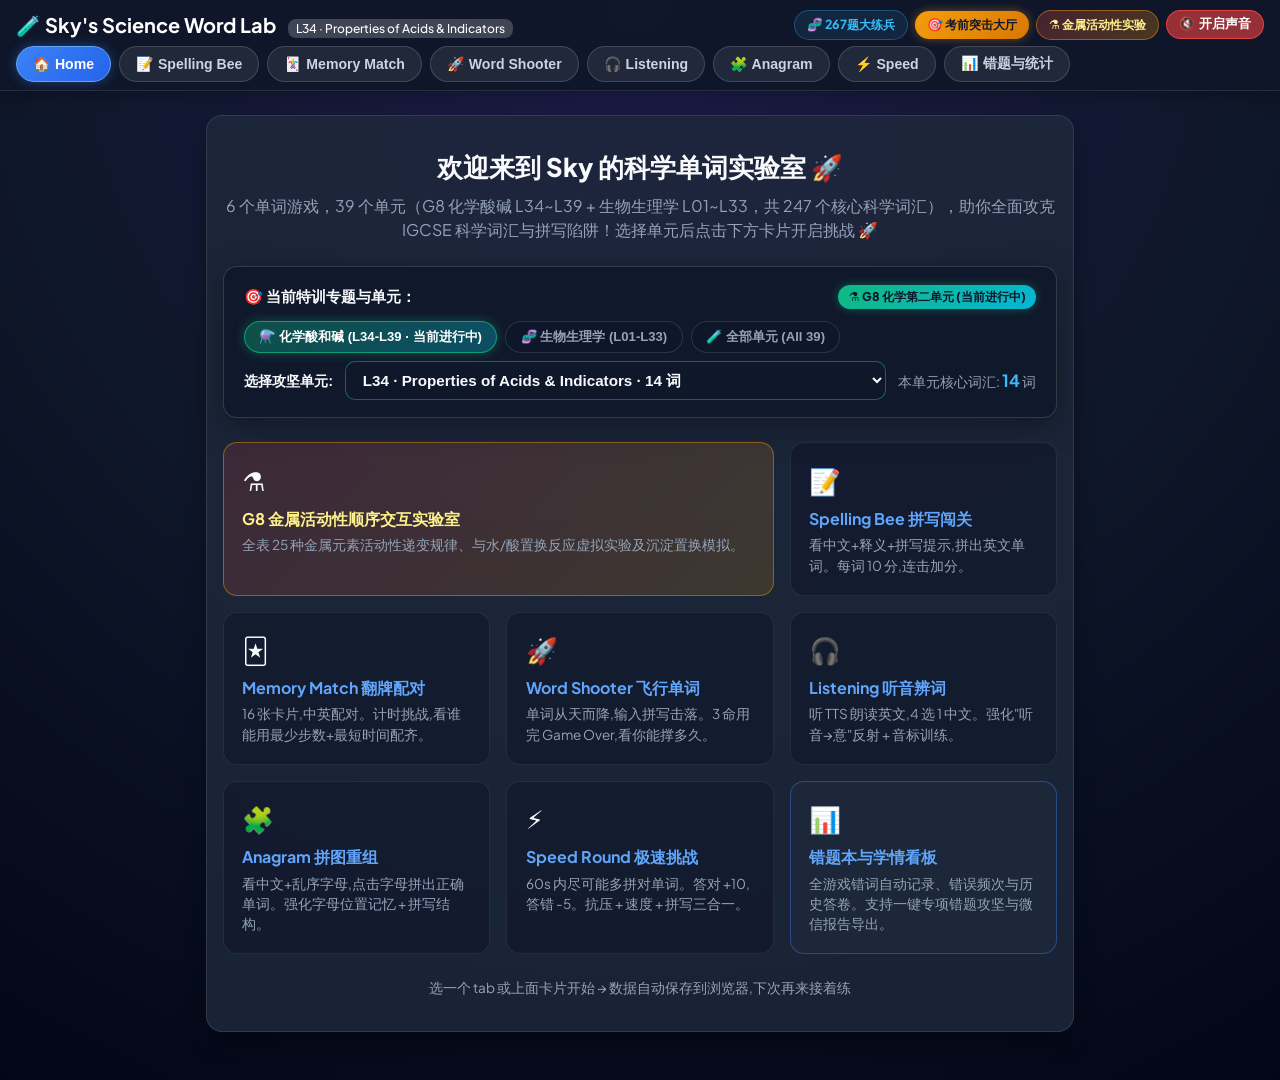
==== commit 310d53c0: "feat(reactivity): mount ScienceG8_chemistry under /reactivity/ with ecosystem nav and homepage entry" ====
--- a/index.html
+++ b/index.html
@@ -1423,6 +1423,7 @@
       <div style="display:flex; align-items:center; gap:0.45rem; flex-wrap:wrap;">
         <a href="exercise_lab.html" class="nav-cross-link nav-link-exercise">🧬 267题大练兵</a>
         <a href="g8_exam_rush.html" class="nav-cross-link nav-link-rush">🎯 考前突击大厅</a>
+        <a href="reactivity/" class="nav-cross-link" style="background:linear-gradient(135deg, rgba(239, 68, 68, 0.25) 0%, rgba(245, 158, 11, 0.25) 100%); border:1px solid rgba(245, 158, 11, 0.45); color:#fef08a;">⚗️ 金属活动性实验</a>
         <button class="sound-toggle off" id="sound-toggle" title="iOS 移动端需要先点这里解锁声音" style="position:static; margin:0; padding:0.3rem 0.75rem; font-size:0.8rem;">🔇 开启声音</button>
       </div>
     </div>
@@ -1477,6 +1478,11 @@
           </div>
         </div>
         <div class="game-intro">
+          <a href="reactivity/" class="card" style="text-decoration:none; color:inherit; cursor:pointer; background:linear-gradient(135deg, rgba(239, 68, 68, 0.16) 0%, rgba(245, 158, 11, 0.16) 100%); border:1px solid rgba(245, 158, 11, 0.45); grid-column: span 2;">
+            <div class="emoji">⚗️</div>
+            <h4 style="color:#fef08a;">G8 金属活动性顺序交互实验室</h4>
+            <p>全表 25 种金属元素活动性递变规律、与水/酸置换反应虚拟实验及沉淀置换模拟。</p>
+          </a>
           <div class="card" data-tab="bee" style="cursor:pointer;">
             <div class="emoji">📝</div>
             <h4>Spelling Bee 拼写闯关</h4>
@@ -3811,7 +3817,7 @@
         } else {
           // 配对失败
           if (c1.word && c2.word && c1.pairId !== c2.pairId) {
-            const key = [c1.en, c2.en].sort().join('|');
+            const key = [c1.word.en, c2.word.en].sort().join('|');
             if (!memoryState.wrong.find(w => w.key === key)) {
               memoryState.wrong.push({ key, en: [c1.word.en, c2.word.en], zh: [c1.word.zh, c2.word.zh] });
             }
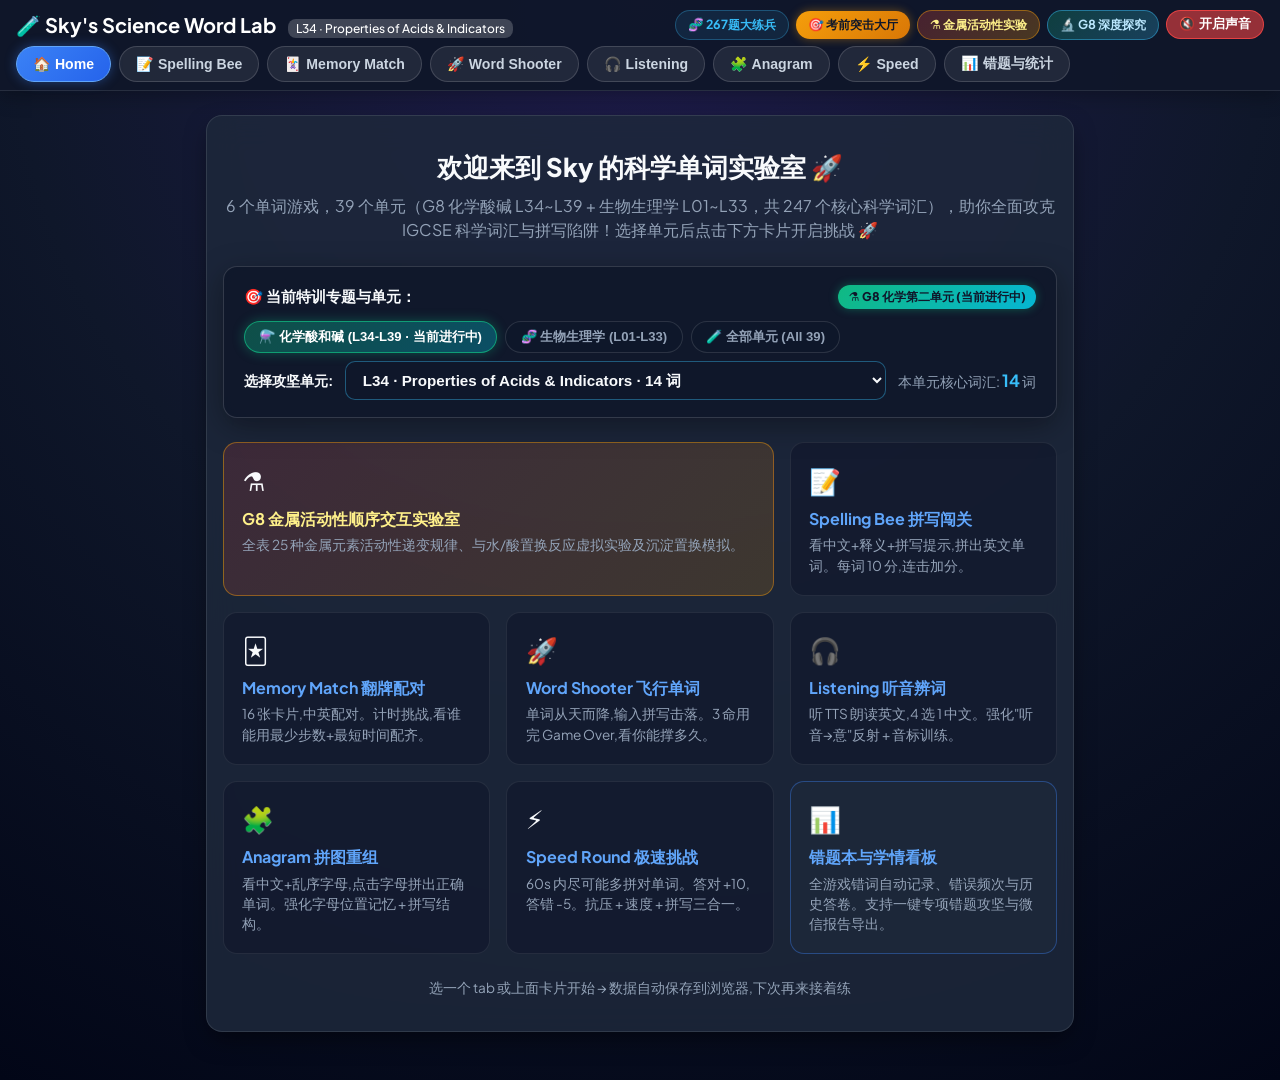
==== commit 3044b3d1: "feat(inquiry): add G8 acidic-water and ammonia-smell deep chemistry labs with vaccines [SKY-G8-INQUI" ====
--- a/index.html
+++ b/index.html
@@ -8,7 +8,7 @@
   <link rel="preconnect" href="https://fonts.googleapis.com">
   <link rel="preconnect" href="https://fonts.gstatic.com" crossorigin>
   <link href="https://fonts.googleapis.com/css2?family=Plus+Jakarta+Sans:wght@400;500;600;700;800&family=JetBrains+Mono:wght@500;700&display=swap" rel="stylesheet" media="print" onload="this.media='all'">
-  <link rel="stylesheet" href="https://igcse.xyz/ecosystem-nav.css">
+  <link rel="stylesheet" href="https://www.igcse.xyz/ecosystem-nav.css">
   <style>
     /* ============ Unified Theme: Mother-Ship Deep Blue ============ */
     :root {
@@ -1414,8 +1414,8 @@
 </head>
 <body>
   <!-- ==================== Mother-Ship Global TopBar ==================== -->
-  <script src="https://igcse.xyz/ecosystem-nav.js" defer></script>
-  <igcse-nav active="sky"></igcse-nav>
+  <script src="https://www.igcse.xyz/ecosystem-nav.js" defer></script>
+  <igcse-nav active="sky" sticky></igcse-nav>
 
   <header class="word-header">
     <div style="display:flex; justify-content:space-between; align-items:center; flex-wrap:wrap; gap:0.6rem; margin-bottom:0.4rem;">
@@ -1424,6 +1424,7 @@
         <a href="exercise_lab.html" class="nav-cross-link nav-link-exercise">🧬 267题大练兵</a>
         <a href="g8_exam_rush.html" class="nav-cross-link nav-link-rush">🎯 考前突击大厅</a>
         <a href="reactivity/" class="nav-cross-link" style="background:linear-gradient(135deg, rgba(239, 68, 68, 0.25) 0%, rgba(245, 158, 11, 0.25) 100%); border:1px solid rgba(245, 158, 11, 0.45); color:#fef08a;">⚗️ 金属活动性实验</a>
+        <a href="inquiry/" class="nav-cross-link" style="background:linear-gradient(135deg, rgba(16, 185, 129, 0.25) 0%, rgba(56, 189, 248, 0.25) 100%); border:1px solid rgba(56, 189, 248, 0.45); color:#bae6fd;">🔬 G8 深度探究</a>
         <button class="sound-toggle off" id="sound-toggle" title="iOS 移动端需要先点这里解锁声音" style="position:static; margin:0; padding:0.3rem 0.75rem; font-size:0.8rem;">🔇 开启声音</button>
       </div>
     </div>
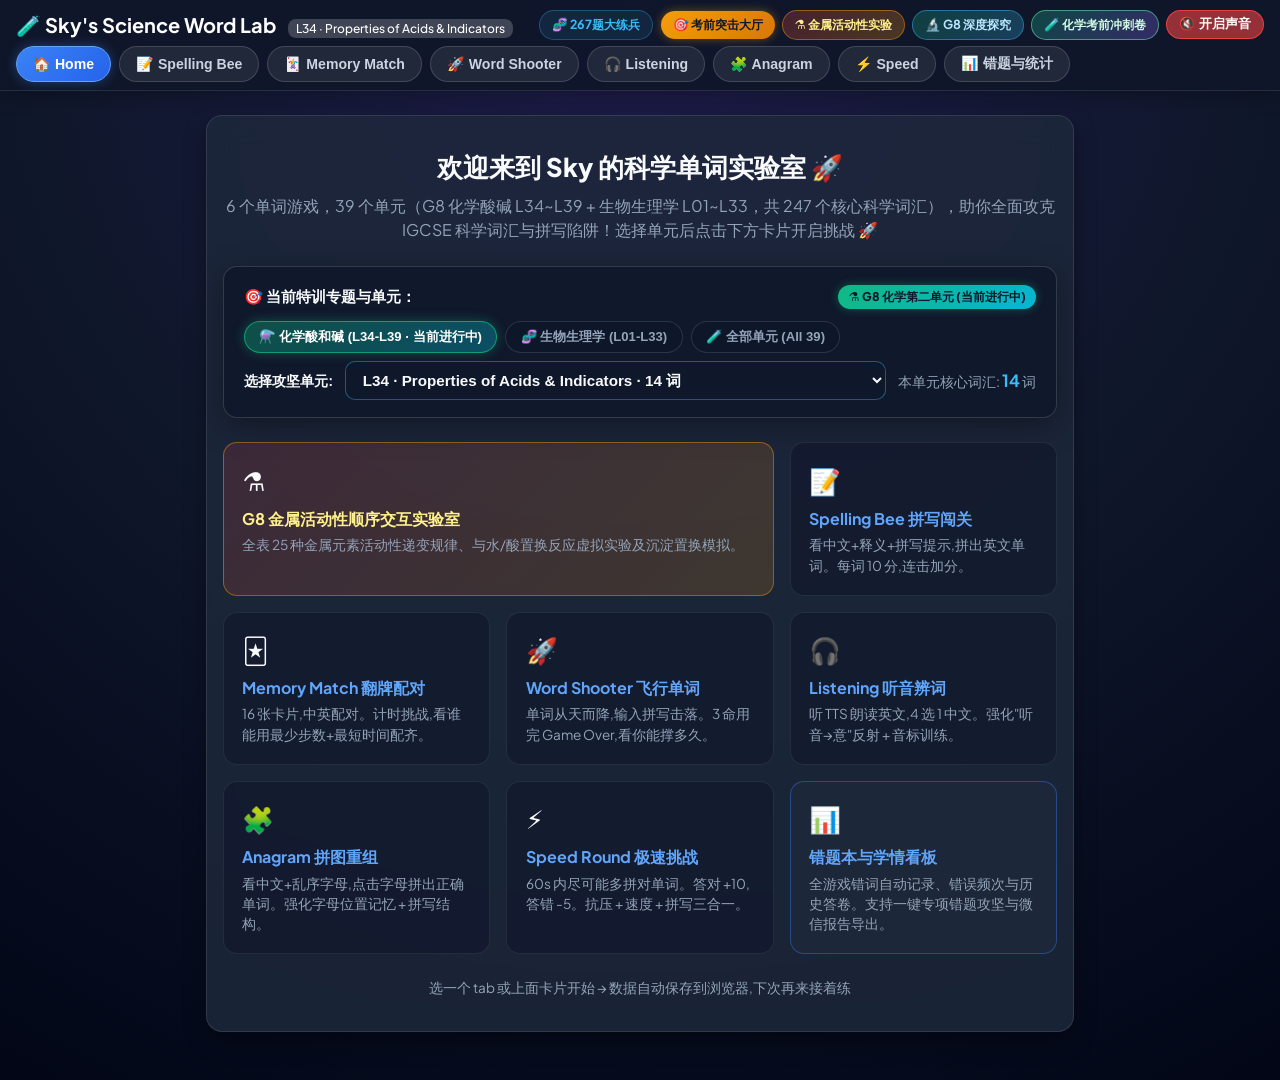
==== commit e506f38a: "feat(chem): expand U2 bank to 190 Qs with Workbook PDF citations, 1:2 school variants & printable ex" ====
--- a/index.html
+++ b/index.html
@@ -1425,6 +1425,7 @@
         <a href="g8_exam_rush.html" class="nav-cross-link nav-link-rush">🎯 考前突击大厅</a>
         <a href="reactivity/" class="nav-cross-link" style="background:linear-gradient(135deg, rgba(239, 68, 68, 0.25) 0%, rgba(245, 158, 11, 0.25) 100%); border:1px solid rgba(245, 158, 11, 0.45); color:#fef08a;">⚗️ 金属活动性实验</a>
         <a href="inquiry/" class="nav-cross-link" style="background:linear-gradient(135deg, rgba(16, 185, 129, 0.25) 0%, rgba(56, 189, 248, 0.25) 100%); border:1px solid rgba(56, 189, 248, 0.45); color:#bae6fd;">🔬 G8 深度探究</a>
+        <a href="g8_chem_exam_rush.html" class="nav-cross-link" style="background:linear-gradient(135deg, rgba(16, 185, 129, 0.3) 0%, rgba(139, 92, 246, 0.3) 100%); border:1px solid rgba(110, 231, 183, 0.55); color:#d1fae5;">🧪 化学考前冲刺卷</a>
         <button class="sound-toggle off" id="sound-toggle" title="iOS 移动端需要先点这里解锁声音" style="position:static; margin:0; padding:0.3rem 0.75rem; font-size:0.8rem;">🔇 开启声音</button>
       </div>
     </div>
